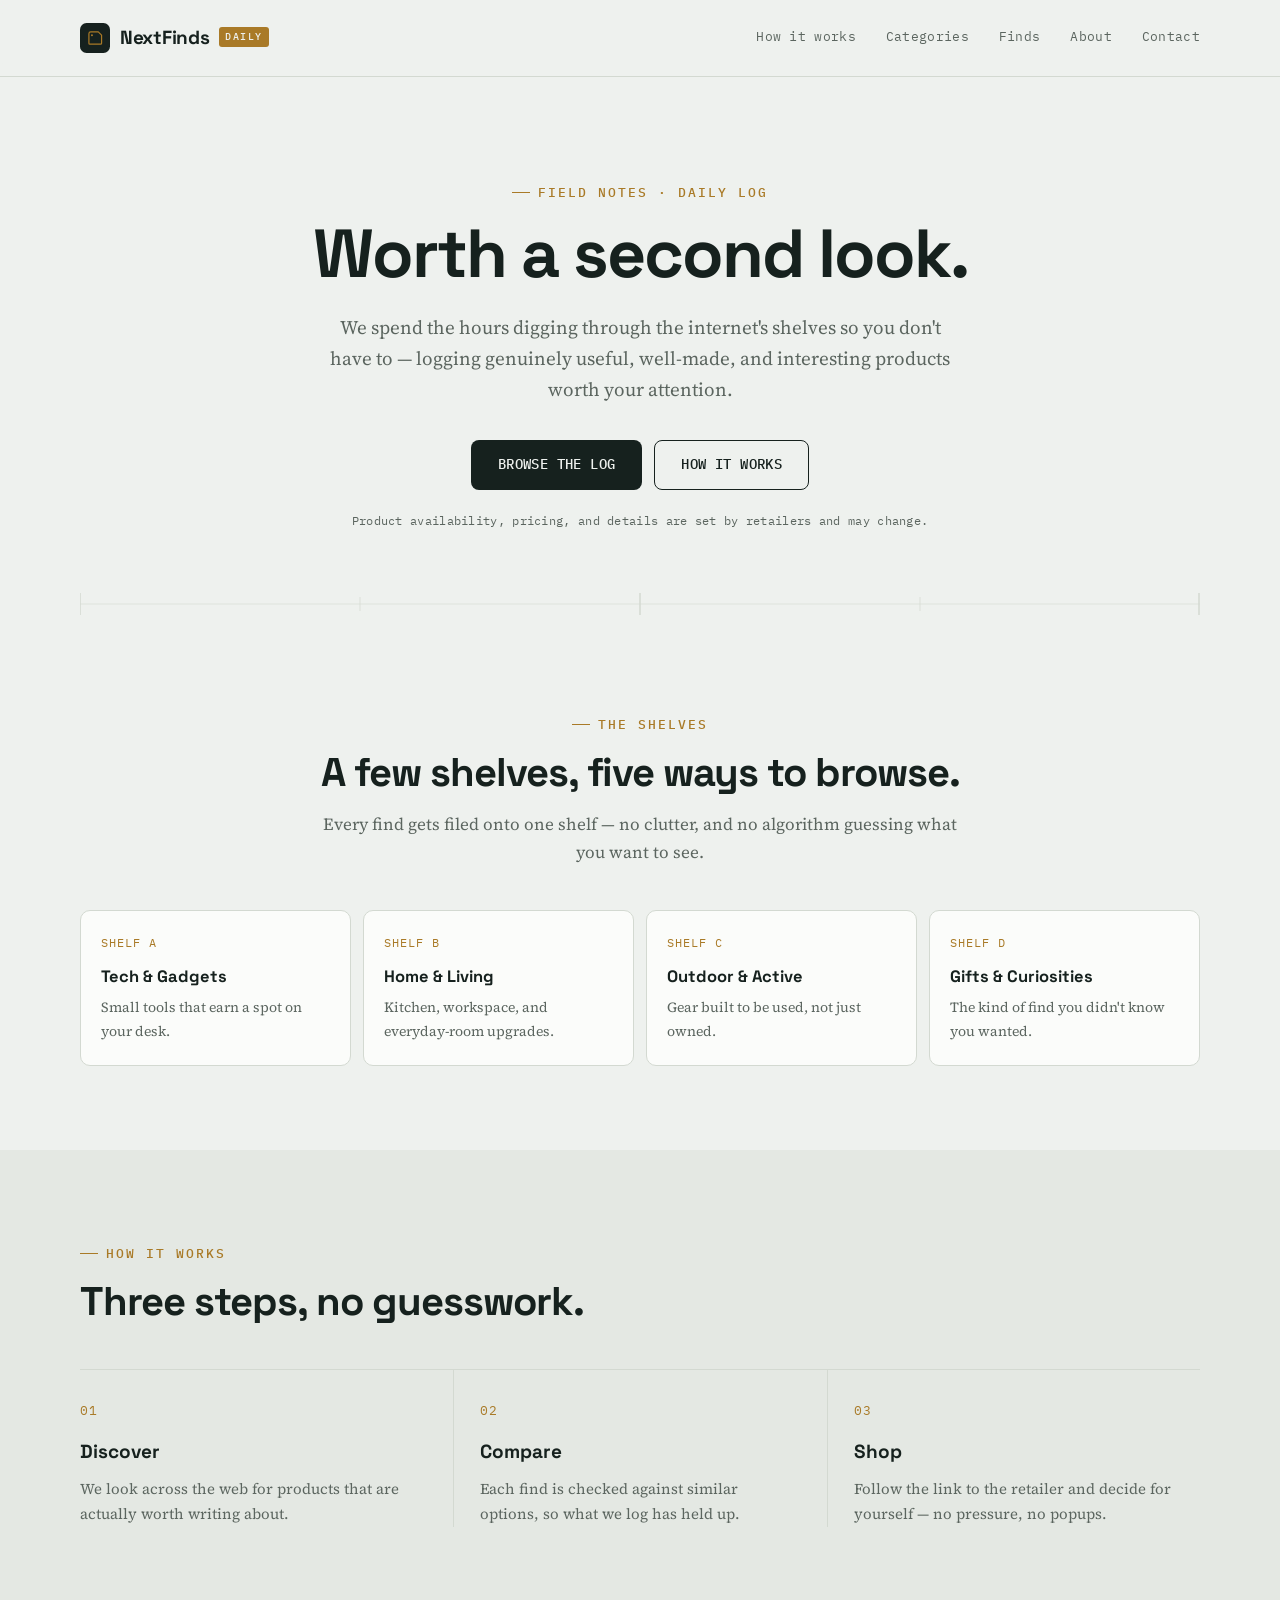
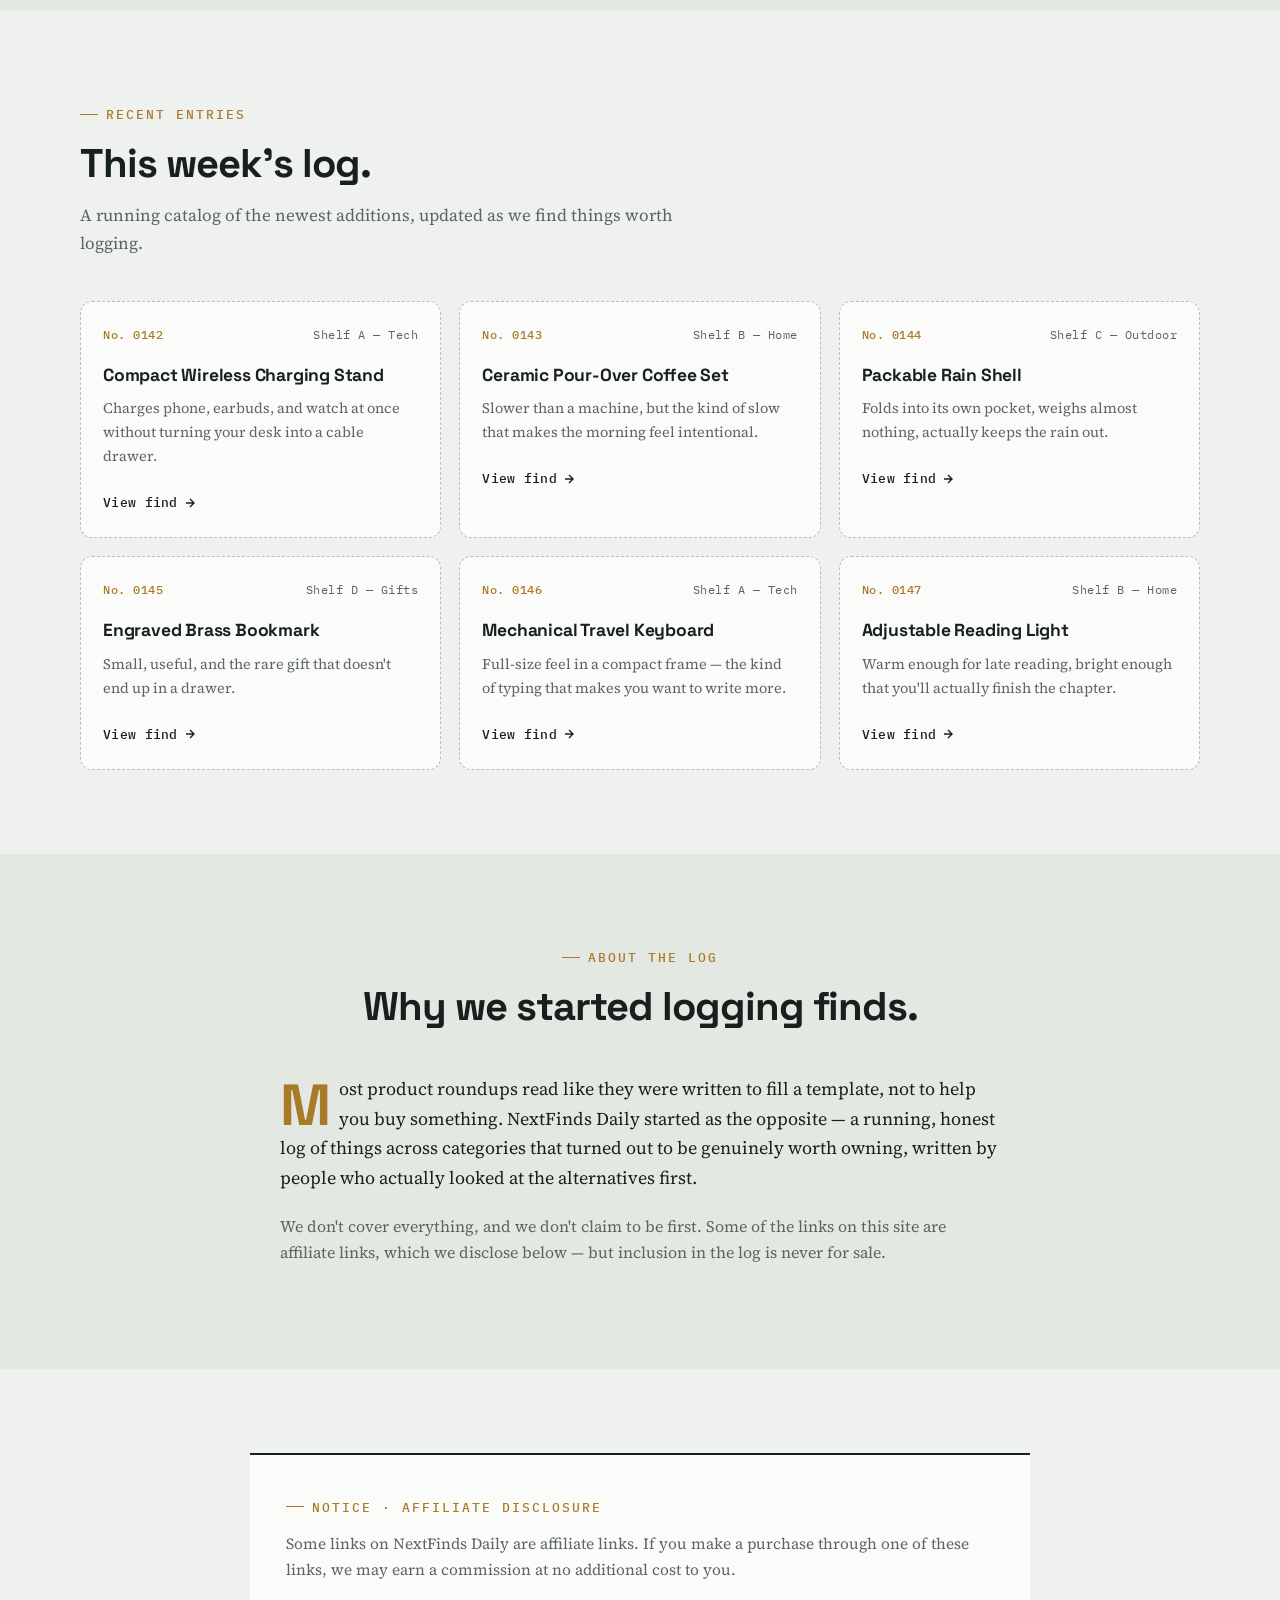
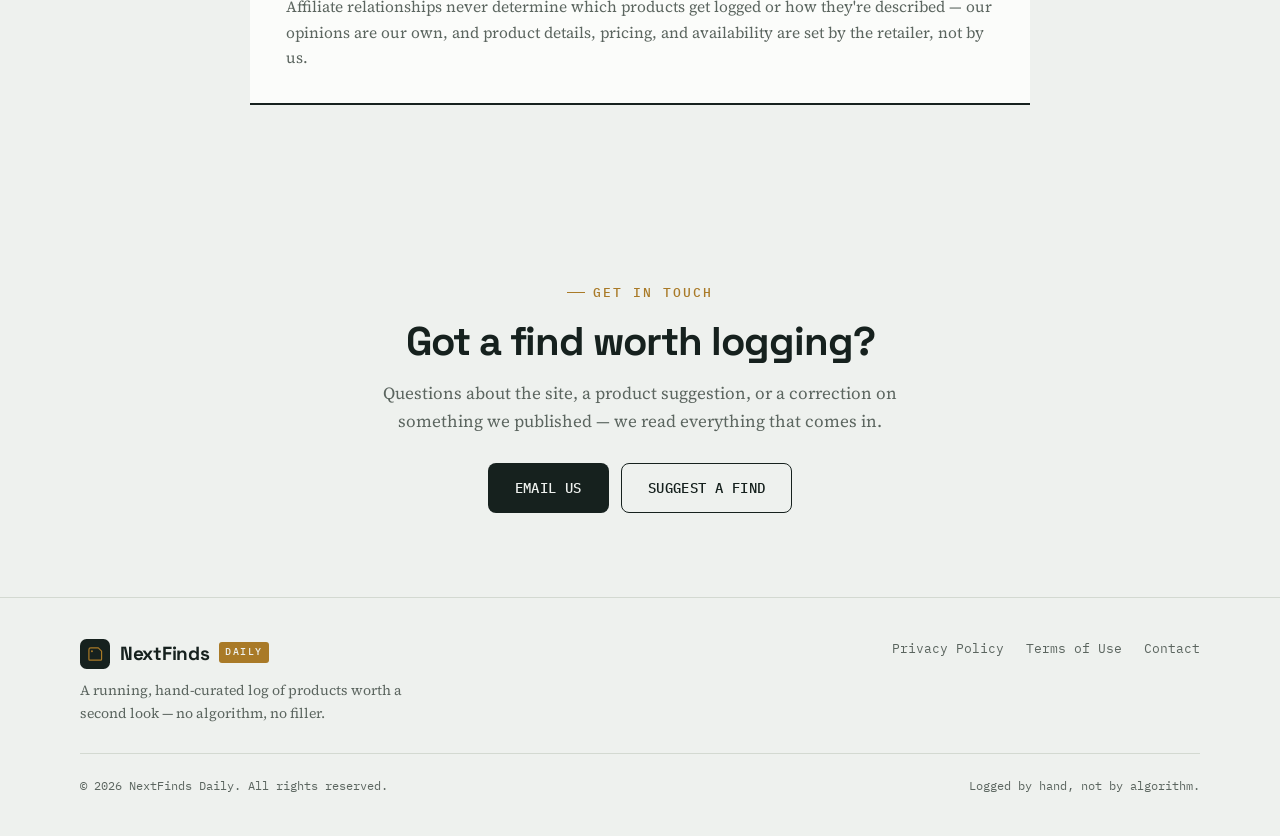
==== index.html @ a0f1e10a "Update index.html" ====
<!DOCTYPE html>
<html lang="en" class="no-js">
<head>
    <meta charset="UTF-8">
    <meta name="viewport" content="width=device-width, initial-scale=1.0">

    <title>NextFinds Daily — A Daily Log of Things Worth Finding</title>

    <meta
        name="description"
        content="NextFinds Daily is a hand-curated log of genuinely useful, well-made products across tech, home, outdoor, and everyday categories — no algorithm, just things worth a second look."
    >
    <meta name="robots" content="index, follow">
    <link rel="canonical" href="https://www.nextfindsdaily.com/">

    <!-- CHANGE SOCIAL PREVIEW DETAILS HERE (and swap in a real og:image once you have one) -->
    <meta property="og:type" content="website">
    <meta property="og:site_name" content="NextFinds Daily">
    <meta property="og:title" content="NextFinds Daily — A Daily Log of Things Worth Finding">
    <meta property="og:description" content="A hand-curated log of genuinely useful, well-made products worth a second look.">
    <meta property="og:url" content="https://www.nextfindsdaily.com/">
    <meta name="twitter:card" content="summary">
    <meta name="twitter:title" content="NextFinds Daily">
    <meta name="twitter:description" content="A hand-curated log of genuinely useful, well-made products worth a second look.">

    <link rel="icon" type="image/svg+xml" href="favicon.svg">
    <meta name="theme-color" content="#eef1ee">

    <link rel="preconnect" href="https://fonts.googleapis.com">
    <link rel="preconnect" href="https://fonts.gstatic.com" crossorigin>
    <link href="https://fonts.googleapis.com/css2?family=Space+Grotesk:wght@500;700&family=Source+Serif+4:ital,opsz,wght@0,8..60,400;0,8..60,600;1,8..60,500&family=IBM+Plex+Mono:wght@500;600&display=swap" rel="stylesheet">

    <link rel="stylesheet" href="styles.css">
</head>

<body>

    <a href="#main" class="skip-link">Skip to content</a>

    <!-- =========================
         Header
    ========================== -->

    <header>
        <div class="container navbar">

            <a href="./" class="logo">
                <svg class="logo-mark" viewBox="0 0 64 64" aria-hidden="true">
                    <rect width="64" height="64" rx="14" fill="#16211e"/>
                    <path d="M19 43 V23 Q19 19 23 19 H39 L46 26 V43 Q46 45 44 45 H21 Q19 45 19 43 Z"
                          fill="none" stroke="#a97a27" stroke-width="2.6" stroke-linejoin="round"/>
                    <circle cx="25.5" cy="26" r="2.1" fill="#a97a27"/>
                </svg>
                NextFinds
                <span class="logo-tag">Daily</span>
            </a>

            <nav class="nav-links" aria-label="Primary">
                <a href="#how">How it works</a>
                <a href="#categories">Categories</a>
                <a href="#finds">Finds</a>
                <a href="#about">About</a>
                <a href="#contact">Contact</a>
            </nav>

        </div>
    </header>


    <main id="main">

        <!-- =========================
             Hero
        ========================== -->

        <section class="hero">
            <div class="container">

                <div class="hero-content">

                    <div class="eyebrow">Field Notes · Daily Log</div>

                    <h1>Worth a second look.</h1>

                    <p class="lede">
                        We spend the hours digging through the internet's shelves
                        so you don't have to — logging genuinely useful, well-made,
                        and interesting products worth your attention.
                    </p>

                    <div class="hero-actions">
                        <a href="#finds" class="btn btn-primary">Browse the log</a>
                        <a href="#how" class="btn btn-secondary">How it works</a>
                    </div>

                    <div class="hero-note">
                        Product availability, pricing, and details are set by retailers and may change.
                    </div>

                </div>

            </div>
        </section>

        <div class="container">
            <svg class="ruler" viewBox="0 0 1120 34" preserveAspectRatio="none" aria-hidden="true">
                <line x1="0" y1="17" x2="1120" y2="17" stroke="currentColor" stroke-width="1" class="tick-minor"/>
                <g class="tick-major">
                    <line x1="0" y1="6" x2="0" y2="28" stroke-width="1.5"/>
                    <line x1="280" y1="10" x2="280" y2="24" stroke-width="1.2" class="tick-minor"/>
                    <line x1="560" y1="6" x2="560" y2="28" stroke-width="1.5"/>
                    <line x1="840" y1="10" x2="840" y2="24" stroke-width="1.2" class="tick-minor"/>
                    <line x1="1119" y1="6" x2="1119" y2="28" stroke-width="1.5"/>
                </g>
            </svg>
        </div>


        <!-- =========================
             Categories / Shelves
        ========================== -->

        <section id="categories">
            <div class="container">

                <div class="section-header center reveal">
                    <div class="eyebrow">The Shelves</div>
                    <h2 class="section-title">A few shelves, five ways to browse.</h2>
                    <p class="section-description">
                        Every find gets filed onto one shelf — no clutter, and no
                        algorithm guessing what you want to see.
                    </p>
                </div>

                <div class="shelf-row reveal">

                    <!-- SAMPLE SHELVES — rename or add/remove to match what you actually cover -->
                    <a href="#finds" class="shelf-tab">
                        <span class="shelf-letter">SHELF A</span>
                        <h3>Tech &amp; Gadgets</h3>
                        <p>Small tools that earn a spot on your desk.</p>
                    </a>

                    <a href="#finds" class="shelf-tab">
                        <span class="shelf-letter">SHELF B</span>
                        <h3>Home &amp; Living</h3>
                        <p>Kitchen, workspace, and everyday-room upgrades.</p>
                    </a>

                    <a href="#finds" class="shelf-tab">
                        <span class="shelf-letter">SHELF C</span>
                        <h3>Outdoor &amp; Active</h3>
                        <p>Gear built to be used, not just owned.</p>
                    </a>

                    <a href="#finds" class="shelf-tab">
                        <span class="shelf-letter">SHELF D</span>
                        <h3>Gifts &amp; Curiosities</h3>
                        <p>The kind of find you didn't know you wanted.</p>
                    </a>

                </div>

            </div>
        </section>


        <!-- =========================
             How it works
        ========================== -->

        <section id="how" class="section-alt">
            <div class="container">

                <div class="section-header reveal">
                    <div class="eyebrow">How It Works</div>
                    <h2 class="section-title">Three steps, no guesswork.</h2>
                </div>

                <div class="steps reveal">

                    <div class="step">
                        <div class="step-index">01</div>
                        <h3>Discover</h3>
                        <p>We look across the web for products that are actually worth writing about.</p>
                    </div>

                    <div class="step">
                        <div class="step-index">02</div>
                        <h3>Compare</h3>
                        <p>Each find is checked against similar options, so what we log has held up.</p>
                    </div>

                    <div class="step">
                        <div class="step-index">03</div>
                        <h3>Shop</h3>
                        <p>Follow the link to the retailer and decide for yourself — no pressure, no popups.</p>
                    </div>

                </div>

            </div>
        </section>


        <!-- =========================
             Featured finds (specimen cards)
        ========================== -->

        <section id="finds">
            <div class="container">

                <div class="section-header reveal">
                    <div class="eyebrow">Recent Entries</div>
                    <h2 class="section-title">This week's log.</h2>
                    <p class="section-description">
                        A running catalog of the newest additions, updated as we find
                        things worth logging.
                    </p>
                </div>

                <!--
                    SAMPLE ENTRIES BELOW — replace title, shelf label, note, and href
                    with real products and real affiliate links before publishing.
                    Keep the catalog numbers sequential if you want the "No. 0142"
                    styling to mean anything.
                -->

                <div class="finds-grid reveal">

                    <article class="specimen">
                        <div class="specimen-meta">
                            <span class="specimen-no">No. 0142</span>
                            <span>Shelf A — Tech</span>
                        </div>
                        <h3>Compact Wireless Charging Stand</h3>
                        <p>Charges phone, earbuds, and watch at once without turning your desk into a cable drawer.</p>
                        <a href="#" class="specimen-link">
                            View find
                            <svg viewBox="0 0 12 12" fill="none"><path d="M2 6h8M6 2l4 4-4 4" stroke="currentColor" stroke-width="1.4"/></svg>
                        </a>
                    </article>

                    <article class="specimen">
                        <div class="specimen-meta">
                            <span class="specimen-no">No. 0143</span>
                            <span>Shelf B — Home</span>
                        </div>
                        <h3>Ceramic Pour-Over Coffee Set</h3>
                        <p>Slower than a machine, but the kind of slow that makes the morning feel intentional.</p>
                        <a href="#" class="specimen-link">
                            View find
                            <svg viewBox="0 0 12 12" fill="none"><path d="M2 6h8M6 2l4 4-4 4" stroke="currentColor" stroke-width="1.4"/></svg>
                        </a>
                    </article>

                    <article class="specimen">
                        <div class="specimen-meta">
                            <span class="specimen-no">No. 0144</span>
                            <span>Shelf C — Outdoor</span>
                        </div>
                        <h3>Packable Rain Shell</h3>
                        <p>Folds into its own pocket, weighs almost nothing, actually keeps the rain out.</p>
                        <a href="#" class="specimen-link">
                            View find
                            <svg viewBox="0 0 12 12" fill="none"><path d="M2 6h8M6 2l4 4-4 4" stroke="currentColor" stroke-width="1.4"/></svg>
                        </a>
                    </article>

                    <article class="specimen">
                        <div class="specimen-meta">
                            <span class="specimen-no">No. 0145</span>
                            <span>Shelf D — Gifts</span>
                        </div>
                        <h3>Engraved Brass Bookmark</h3>
                        <p>Small, useful, and the rare gift that doesn't end up in a drawer.</p>
                        <a href="#" class="specimen-link">
                            View find
                            <svg viewBox="0 0 12 12" fill="none"><path d="M2 6h8M6 2l4 4-4 4" stroke="currentColor" stroke-width="1.4"/></svg>
                        </a>
                    </article>

                    <article class="specimen">
                        <div class="specimen-meta">
                            <span class="specimen-no">No. 0146</span>
                            <span>Shelf A — Tech</span>
                        </div>
                        <h3>Mechanical Travel Keyboard</h3>
                        <p>Full-size feel in a compact frame — the kind of typing that makes you want to write more.</p>
                        <a href="#" class="specimen-link">
                            View find
                            <svg viewBox="0 0 12 12" fill="none"><path d="M2 6h8M6 2l4 4-4 4" stroke="currentColor" stroke-width="1.4"/></svg>
                        </a>
                    </article>

                    <article class="specimen">
                        <div class="specimen-meta">
                            <span class="specimen-no">No. 0147</span>
                            <span>Shelf B — Home</span>
                        </div>
                        <h3>Adjustable Reading Light</h3>
                        <p>Warm enough for late reading, bright enough that you'll actually finish the chapter.</p>
                        <a href="#" class="specimen-link">
                            View find
                            <svg viewBox="0 0 12 12" fill="none"><path d="M2 6h8M6 2l4 4-4 4" stroke="currentColor" stroke-width="1.4"/></svg>
                        </a>
                    </article>

                </div>

            </div>
        </section>


        <!-- =========================
             About
        ========================== -->

        <section id="about" class="section-alt">
            <div class="container">

                <div class="section-header center reveal">
                    <div class="eyebrow">About The Log</div>
                    <h2 class="section-title">Why we started logging finds.</h2>
                </div>

                <div class="about-wrapper reveal">

                    <p class="drop">
                        Most product roundups read like they were written to fill a
                        template, not to help you buy something. NextFinds Daily started
                        as the opposite — a running, honest log of things across
                        categories that turned out to be genuinely worth owning, written
                        by people who actually looked at the alternatives first.
                    </p>

                    <p class="aside">
                        We don't cover everything, and we don't claim to be first.
                        Some of the links on this site are affiliate links, which we
                        disclose below — but inclusion in the log is never for sale.
                    </p>

                </div>

            </div>
        </section>


        <!-- =========================
             Affiliate Disclosure
        ========================== -->

        <section class="disclosure">
            <div class="container">

                <div class="notice-plate reveal">

                    <div class="eyebrow">Notice · Affiliate Disclosure</div>

                    <p>
                        Some links on NextFinds Daily are affiliate links. If you make a
                        purchase through one of these links, we may earn a commission at
                        no additional cost to you.
                    </p>

                    <p>
                        Affiliate relationships never determine which products get
                        logged or how they're described — our opinions are our own, and
                        product details, pricing, and availability are set by the
                        retailer, not by us.
                    </p>

                </div>

            </div>
        </section>


        <!-- =========================
             Contact
        ========================== -->

        <section id="contact" class="contact">
            <div class="container">

                <div class="contact-wrapper reveal">

                    <div class="eyebrow" style="justify-content:center; margin-left:auto; margin-right:auto;">Get In Touch</div>
                    <h2 class="section-title">Got a find worth logging?</h2>

                    <p>
                        Questions about the site, a product suggestion, or a correction
                        on something we published — we read everything that comes in.
                    </p>

                    <div class="contact-actions">
                        <!-- CHANGE EMAIL HERE -->
                        <a href="mailto:mohamedreyadamer@gmail.com" class="btn btn-primary">
                            Email us
                        </a>
                        <a href="mailto:contact@nextfindsdaily.com?subject=Find%20suggestion" class="btn btn-secondary">
                            Suggest a find
                        </a>
                    </div>

                </div>

            </div>
        </section>

    </main>


    <!-- =========================
         Footer
    ========================== -->

    <footer>
        <div class="container">

            <div class="footer-top">

                <div>
                    <a href="./" class="logo">
                        <svg class="logo-mark" viewBox="0 0 64 64" aria-hidden="true">
                            <rect width="64" height="64" rx="14" fill="#16211e"/>
                            <path d="M19 43 V23 Q19 19 23 19 H39 L46 26 V43 Q46 45 44 45 H21 Q19 45 19 43 Z"
                                  fill="none" stroke="#a97a27" stroke-width="2.6" stroke-linejoin="round"/>
                            <circle cx="25.5" cy="26" r="2.1" fill="#a97a27"/>
                        </svg>
                        NextFinds
                        <span class="logo-tag">Daily</span>
                    </a>
                    <p class="footer-blurb">
                        A running, hand-curated log of products worth a second look —
                        no algorithm, no filler.
                    </p>
                </div>

                <div class="footer-links">
                    <a href="privacy.html">Privacy Policy</a>
                    <a href="terms.html">Terms of Use</a>
                    <a href="#contact">Contact</a>
                </div>

            </div>

            <div class="footer-bottom">
                <span>&copy; 2026 NextFinds Daily. All rights reserved.</span>
                <span>Logged by hand, not by algorithm.</span>
            </div>

        </div>
    </footer>

    <script src="script.js"></script>
</body>
</html>
---- styles.css ----
/* ==========================================================================
   NextFinds Daily — Shared Stylesheet
   Design direction: "field log / specimen catalog" — a curator's notebook
   for everyday finds. Warm ink on cool paper, brass stamp accents, mono
   catalog labels for anything that reads like an entry number.
   ========================================================================== */

:root {
    /* ---- Color tokens ---- */
    --paper: #eef1ee;          /* page background — cool, not cream */
    --paper-deep: #e4e8e3;     /* recessed sections */
    --card: #fbfcfa;           /* card surfaces */
    --ink: #16211e;            /* primary text — warm charcoal, not pure black */
    --stone: #5b655f;          /* secondary text */
    --line: #d3d9d1;           /* hairline borders */
    --brass: #a97a27;          /* accent — stamps, numbers, links */
    --brass-deep: #8a6420;     /* accent hover */
    --forest: #223d37;         /* dark section background */
    --forest-line: #3c5852;    /* hairlines on dark background */
    --paper-on-forest: #eef1ee;

    /* ---- Type ---- */
    --font-display: "Space Grotesk", "Segoe UI", system-ui, sans-serif;
    --font-body: "Source Serif 4", Georgia, "Times New Roman", serif;
    --font-mono: "IBM Plex Mono", "SFMono-Regular", Consolas, monospace;

    --max-width: 1120px;
}

* {
    margin: 0;
    padding: 0;
    box-sizing: border-box;
}

html {
    scroll-behavior: smooth;
}

@media (prefers-reduced-motion: reduce) {
    html {
        scroll-behavior: auto;
    }
    * {
        animation-duration: 0.01ms !important;
        animation-iteration-count: 1 !important;
        transition-duration: 0.01ms !important;
        scroll-behavior: auto !important;
    }
}

body {
    font-family: var(--font-body);
    color: var(--ink);
    background: var(--paper);
    line-height: 1.65;
    font-size: 17px;
}

a {
    color: inherit;
    text-decoration: none;
}

img, svg {
    display: block;
    max-width: 100%;
}

.container {
    width: min(100% - 40px, var(--max-width));
    margin: 0 auto;
}

/* ---- Skip link (a11y) ---- */
.skip-link {
    position: absolute;
    left: 16px;
    top: -48px;
    background: var(--ink);
    color: var(--paper);
    padding: 10px 16px;
    border-radius: 6px;
    font-family: var(--font-mono);
    font-size: 13px;
    z-index: 200;
    transition: top 0.2s ease;
}

.skip-link:focus {
    top: 16px;
}

/* ---- Focus states ---- */
a:focus-visible,
button:focus-visible,
input:focus-visible {
    outline: 2px solid var(--brass);
    outline-offset: 3px;
    border-radius: 3px;
}

/* ---- Eyebrow / mono labels ---- */
.eyebrow {
    display: inline-flex;
    align-items: center;
    gap: 8px;
    font-family: var(--font-mono);
    font-size: 12.5px;
    font-weight: 500;
    letter-spacing: 2px;
    text-transform: uppercase;
    color: var(--brass);
    margin-bottom: 16px;
}

.eyebrow::before {
    content: "";
    width: 18px;
    height: 1px;
    background: var(--brass);
}

/* ==========================================================================
   Header
   ========================================================================== */

header {
    position: sticky;
    top: 0;
    z-index: 100;
    background: rgba(238, 241, 238, 0.9);
    backdrop-filter: blur(10px);
    border-bottom: 1px solid var(--line);
}

.navbar {
    height: 76px;
    display: flex;
    align-items: center;
    justify-content: space-between;
    gap: 20px;
}

.logo {
    display: flex;
    align-items: center;
    gap: 10px;
    font-family: var(--font-display);
    font-size: 19px;
    font-weight: 700;
    letter-spacing: -0.3px;
    color: var(--ink);
}

.logo-mark {
    width: 30px;
    height: 30px;
    flex-shrink: 0;
}

.logo-tag {
    font-family: var(--font-mono);
    font-size: 10px;
    font-weight: 500;
    letter-spacing: 1.5px;
    color: var(--paper);
    background: var(--brass);
    padding: 2px 6px;
    border-radius: 3px;
    text-transform: uppercase;
    position: relative;
    top: -1px;
}

.nav-links {
    display: flex;
    align-items: center;
    gap: 30px;
    font-family: var(--font-mono);
    font-size: 13px;
    letter-spacing: 0.3px;
    color: var(--stone);
}

.nav-links a {
    position: relative;
    padding-bottom: 3px;
}

.nav-links a::after {
    content: "";
    position: absolute;
    left: 0;
    right: 100%;
    bottom: 0;
    height: 1px;
    background: var(--brass);
    transition: right 0.25s ease;
}

.nav-links a:hover {
    color: var(--ink);
}

.nav-links a:hover::after {
    right: 0;
}

.nav-links a.active {
    color: var(--ink);
}

/* ==========================================================================
   Buttons
   ========================================================================== */

.btn {
    display: inline-flex;
    align-items: center;
    justify-content: center;
    gap: 8px;
    min-height: 50px;
    padding: 0 26px;
    border-radius: 8px;
    font-family: var(--font-mono);
    font-size: 13.5px;
    font-weight: 500;
    letter-spacing: 0.4px;
    text-transform: uppercase;
    border: 1px solid transparent;
    transition: transform 0.18s ease, background 0.18s ease, border-color 0.18s ease;
    cursor: pointer;
}

.btn:hover {
    transform: translateY(-2px);
}

.btn-primary {
    color: var(--paper);
    background: var(--ink);
}

.btn-primary:hover {
    background: var(--forest);
}

.btn-secondary {
    border-color: var(--ink);
    background: transparent;
    color: var(--ink);
}

.btn-secondary:hover {
    background: var(--ink);
    color: var(--paper);
}

.btn-on-dark {
    color: var(--forest);
    background: var(--paper-on-forest);
}

.btn-on-dark:hover {
    background: #fff;
}

/* ==========================================================================
   Hero
   ========================================================================== */

.hero {
    padding: 96px 0 56px;
}

.hero-content {
    max-width: 760px;
    margin: 0 auto;
    text-align: center;
}

.hero h1 {
    font-family: var(--font-display);
    font-size: clamp(40px, 6.4vw, 68px);
    line-height: 1.04;
    letter-spacing: -2px;
    font-weight: 700;
    margin-bottom: 22px;
}

.hero p.lede {
    max-width: 620px;
    margin: 0 auto;
    font-size: 19px;
    color: var(--stone);
}

.hero-actions {
    margin-top: 34px;
    display: flex;
    justify-content: center;
    gap: 12px;
    flex-wrap: wrap;
}

.hero-note {
    margin-top: 22px;
    font-family: var(--font-mono);
    font-size: 11.5px;
    letter-spacing: 0.3px;
    color: var(--stone);
}

/* ---- Ruler divider (signature detail) ---- */

.ruler {
    width: 100%;
    height: 34px;
    color: var(--line);
}

.ruler .tick-major {
    stroke: var(--line);
}

.ruler .tick-minor {
    stroke: var(--line);
    opacity: 0.6;
}

/* ==========================================================================
   Section shells
   ========================================================================== */

section {
    padding: 84px 0;
}

.section-header {
    max-width: 640px;
    margin-bottom: 44px;
}

.section-header.center {
    text-align: center;
    margin-left: auto;
    margin-right: auto;
}

.section-title {
    font-family: var(--font-display);
    font-size: clamp(28px, 3.6vw, 40px);
    line-height: 1.15;
    letter-spacing: -1px;
    font-weight: 700;
    margin-bottom: 14px;
}

.section-description {
    color: var(--stone);
    font-size: 17px;
}

.section-alt {
    background: var(--paper-deep);
}

.section-dark {
    background: var(--forest);
    color: var(--paper-on-forest);
}

.section-dark .eyebrow {
    color: #d7ac5c;
}

.section-dark .eyebrow::before {
    background: #d7ac5c;
}

.section-dark .section-description {
    color: #b9c4bf;
}

/* ==========================================================================
   Category shelves
   ========================================================================== */

.shelf-row {
    display: flex;
    flex-wrap: wrap;
    gap: 12px;
}

.shelf-tab {
    flex: 1 1 180px;
    border: 1px solid var(--line);
    background: var(--card);
    border-radius: 10px;
    padding: 22px 20px;
    transition: border-color 0.2s ease, transform 0.2s ease;
}

.shelf-tab:hover {
    border-color: var(--brass);
    transform: translateY(-3px);
}

.shelf-tab .shelf-letter {
    font-family: var(--font-mono);
    font-size: 12px;
    color: var(--brass);
    letter-spacing: 1px;
    margin-bottom: 10px;
    display: block;
}

.shelf-tab h3 {
    font-family: var(--font-display);
    font-size: 16.5px;
    font-weight: 700;
    margin-bottom: 6px;
}

.shelf-tab p {
    font-size: 14px;
    color: var(--stone);
}

/* ==========================================================================
   How it works — genuine 3-step sequence
   ========================================================================== */

.steps {
    display: grid;
    grid-template-columns: repeat(3, 1fr);
    gap: 0;
    border-top: 1px solid var(--line);
}

.step {
    padding: 30px 26px 0;
    border-left: 1px solid var(--line);
}

.step:first-child {
    border-left: none;
    padding-left: 0;
}

.step-index {
    font-family: var(--font-mono);
    font-size: 13px;
    color: var(--brass);
    letter-spacing: 1px;
    margin-bottom: 14px;
}

.step h3 {
    font-family: var(--font-display);
    font-size: 19px;
    font-weight: 700;
    margin-bottom: 10px;
}

.step p {
    color: var(--stone);
    font-size: 15px;
}

/* ==========================================================================
   Specimen cards (featured finds) — signature element
   ========================================================================== */

.finds-grid {
    display: grid;
    grid-template-columns: repeat(3, 1fr);
    gap: 18px;
}

.specimen {
    position: relative;
    background: var(--card);
    border: 1px dashed #b7bfb5;
    border-radius: 12px;
    padding: 24px 22px 22px;
    transition: border-color 0.2s ease, transform 0.2s ease, box-shadow 0.2s ease;
}

.specimen:hover {
    border-color: var(--brass);
    transform: translateY(-3px);
    box-shadow: 0 10px 24px rgba(22, 33, 30, 0.06);
}

.specimen-meta {
    display: flex;
    align-items: center;
    justify-content: space-between;
    font-family: var(--font-mono);
    font-size: 11.5px;
    letter-spacing: 0.5px;
    color: var(--stone);
    margin-bottom: 16px;
}

.specimen-meta .specimen-no {
    color: var(--brass);
    font-weight: 500;
}

.specimen h3 {
    font-family: var(--font-display);
    font-size: 17.5px;
    font-weight: 700;
    margin-bottom: 8px;
    letter-spacing: -0.2px;
}

.specimen p {
    font-size: 14.5px;
    color: var(--stone);
    margin-bottom: 18px;
}

.specimen-link {
    font-family: var(--font-mono);
    font-size: 12.5px;
    font-weight: 500;
    letter-spacing: 0.3px;
    color: var(--ink);
    display: inline-flex;
    align-items: center;
    gap: 6px;
}

.specimen-link svg {
    width: 12px;
    height: 12px;
    transition: transform 0.18s ease;
}

.specimen:hover .specimen-link svg {
    transform: translateX(3px);
}

/* ==========================================================================
   About — journal entry with drop cap
   ========================================================================== */

.about-wrapper {
    max-width: 720px;
    margin: 0 auto;
}

.about-wrapper p {
    color: var(--ink);
    font-size: 18px;
    margin-bottom: 20px;
}

.about-wrapper p.drop::first-letter {
    font-family: var(--font-display);
    font-size: 58px;
    font-weight: 700;
    color: var(--brass);
    float: left;
    line-height: 0.8;
    margin: 8px 8px 0 0;
}

.about-wrapper p.aside {
    color: var(--stone);
    font-size: 16px;
}

/* ==========================================================================
   Disclosure notice plate
   ========================================================================== */

.notice-plate {
    max-width: 780px;
    margin: 0 auto;
    padding: 32px 36px;
    background: var(--card);
    border-top: 2px solid var(--ink);
    border-bottom: 2px solid var(--ink);
}

.notice-plate .eyebrow {
    margin-bottom: 14px;
}

.notice-plate p {
    color: var(--stone);
    font-size: 15.5px;
    margin-bottom: 12px;
}

.notice-plate p:last-child {
    margin-bottom: 0;
}

/* ==========================================================================
   Contact
   ========================================================================== */

.contact-wrapper {
    max-width: 560px;
    margin: 0 auto;
    text-align: center;
}

.contact-wrapper p {
    color: var(--stone);
    margin-bottom: 28px;
}

.contact-actions {
    display: flex;
    justify-content: center;
    gap: 12px;
    flex-wrap: wrap;
}

/* ==========================================================================
   Footer
   ========================================================================== */

footer {
    border-top: 1px solid var(--line);
    padding: 40px 0;
}

.footer-top {
    display: flex;
    align-items: flex-start;
    justify-content: space-between;
    gap: 24px;
    margin-bottom: 28px;
    flex-wrap: wrap;
}

.footer-blurb {
    max-width: 340px;
    font-size: 14px;
    color: var(--stone);
    margin-top: 10px;
}

.footer-links {
    display: flex;
    gap: 22px;
    font-family: var(--font-mono);
    font-size: 12.5px;
    color: var(--stone);
}

.footer-links a:hover {
    color: var(--ink);
}

.footer-bottom {
    display: flex;
    align-items: center;
    justify-content: space-between;
    gap: 16px;
    padding-top: 22px;
    border-top: 1px solid var(--line);
    font-family: var(--font-mono);
    font-size: 12px;
    color: var(--stone);
    flex-wrap: wrap;
}

/* ==========================================================================
   Scroll reveal (progressive enhancement)
   ========================================================================== */

.reveal {
    opacity: 0;
    transform: translateY(14px);
    transition: opacity 0.5s ease, transform 0.5s ease;
}

.reveal.is-visible,
.no-js .reveal {
    opacity: 1;
    transform: none;
}

/* ==========================================================================
   Legal pages (privacy / terms)
   ========================================================================== */

.legal-hero {
    padding: 64px 0 40px;
}

.legal-hero h1 {
    font-family: var(--font-display);
    font-size: clamp(32px, 5vw, 46px);
    letter-spacing: -1.5px;
    margin-bottom: 12px;
}

.legal-updated {
    font-family: var(--font-mono);
    font-size: 12.5px;
    color: var(--stone);
    letter-spacing: 0.3px;
}

.legal-body {
    max-width: 760px;
    margin: 0 auto;
    padding-bottom: 90px;
}

.legal-body h2 {
    font-family: var(--font-display);
    font-size: 21px;
    margin: 40px 0 12px;
    letter-spacing: -0.3px;
}

.legal-body h2:first-child {
    margin-top: 0;
}

.legal-body p,
.legal-body li {
    color: var(--stone);
    font-size: 16px;
    margin-bottom: 12px;
}

.legal-body ul {
    padding-left: 22px;
    margin-bottom: 16px;
}

.legal-note {
    margin-top: 46px;
    padding: 22px 24px;
    background: var(--paper-deep);
    border-radius: 10px;
    font-size: 14px;
    color: var(--stone);
}

.legal-note strong {
    color: var(--ink);
}

/* ==========================================================================
   Responsive
   ========================================================================== */

@media (max-width: 860px) {
    .nav-links a:nth-child(1) {
        display: none;
    }

    .steps {
        grid-template-columns: 1fr;
    }

    .step {
        border-left: none;
        border-top: 1px solid var(--line);
        padding: 26px 0 0;
    }

    .step:first-child {
        border-top: none;
    }

    .finds-grid {
        grid-template-columns: repeat(2, 1fr);
    }

    .hero {
        padding: 72px 0 48px;
    }

    section {
        padding: 64px 0;
    }
}

@media (max-width: 620px) {
    .container {
        width: min(100% - 28px, var(--max-width));
    }

    .navbar {
        height: 66px;
    }

    .logo {
        font-size: 17px;
    }

    .nav-links {
        gap: 16px;
        font-size: 12px;
    }

    .finds-grid {
        grid-template-columns: 1fr;
    }

    .shelf-tab {
        flex: 1 1 100%;
    }

    .btn {
        width: 100%;
    }

    .hero-actions,
    .contact-actions {
        flex-direction: column;
    }

    .footer-top,
    .footer-bottom {
        flex-direction: column;
        align-items: flex-start;
    }

    .notice-plate {
        padding: 26px 22px;
    }
}
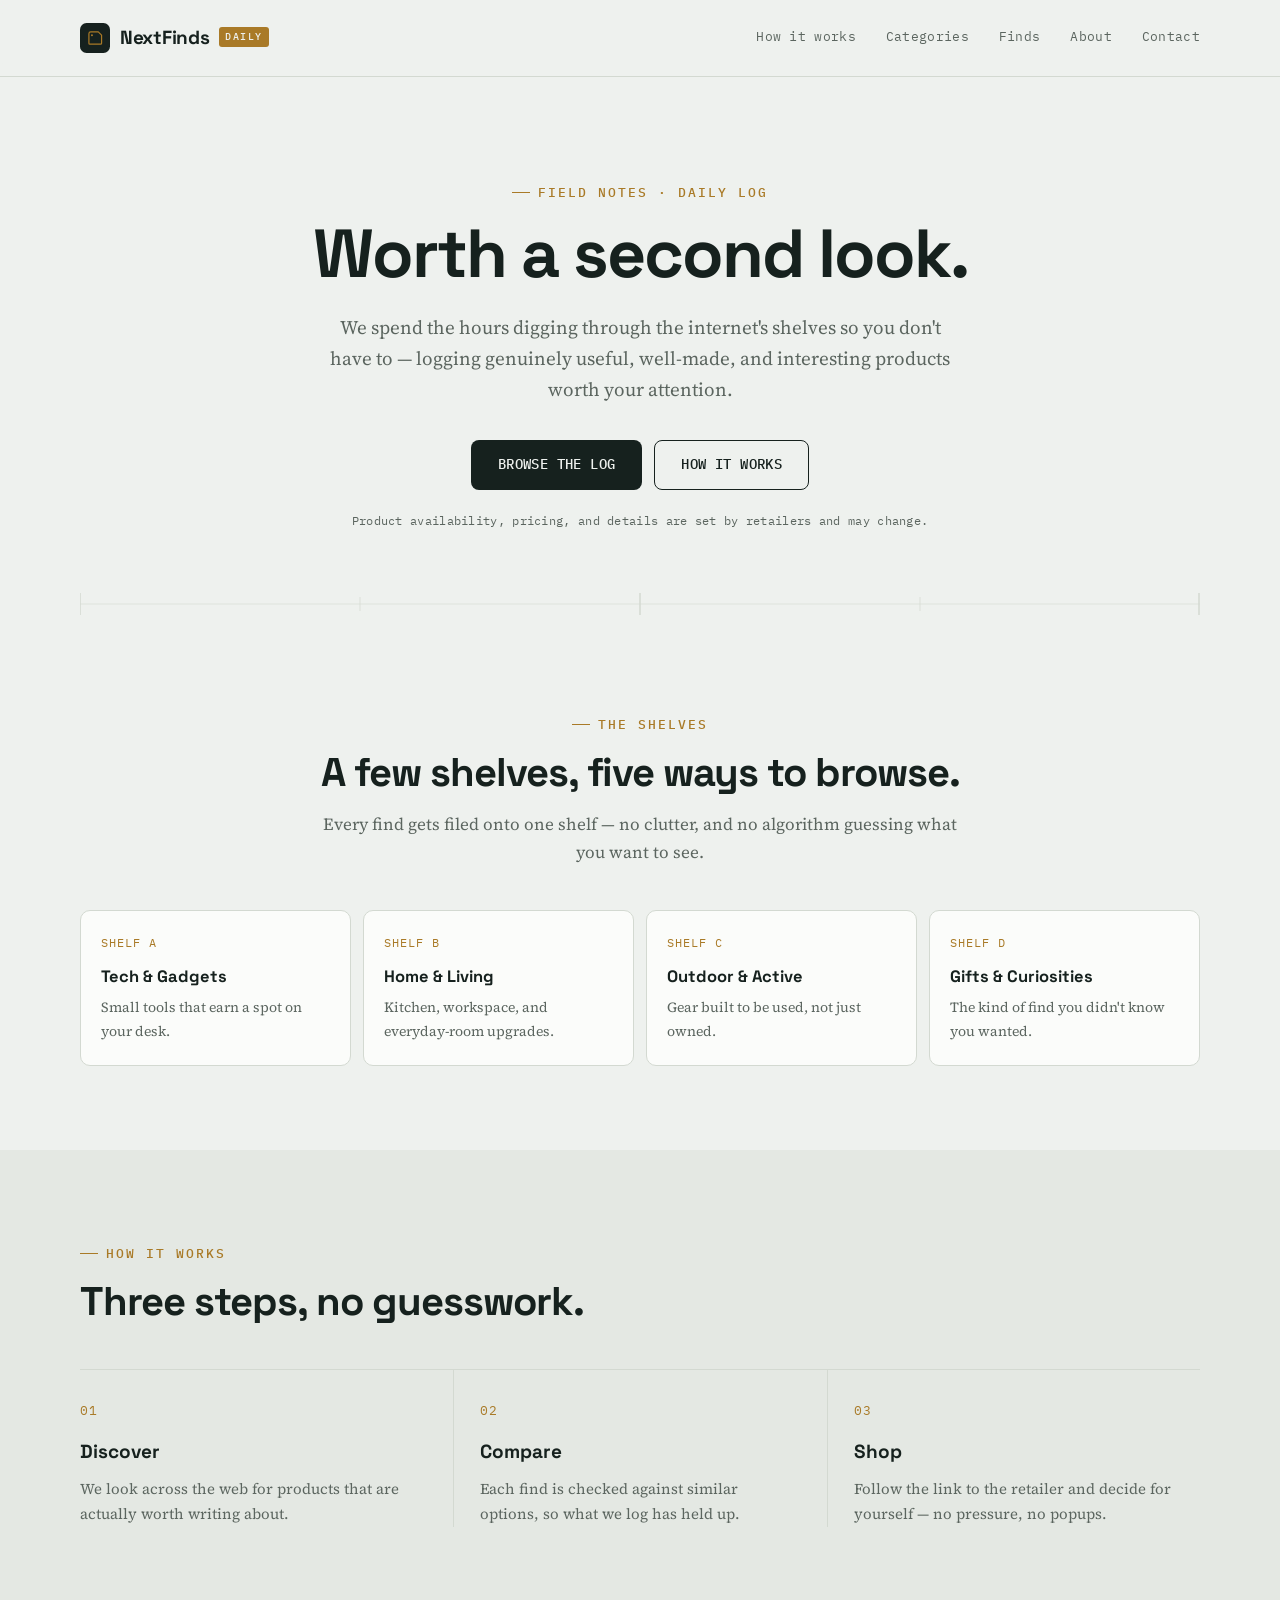
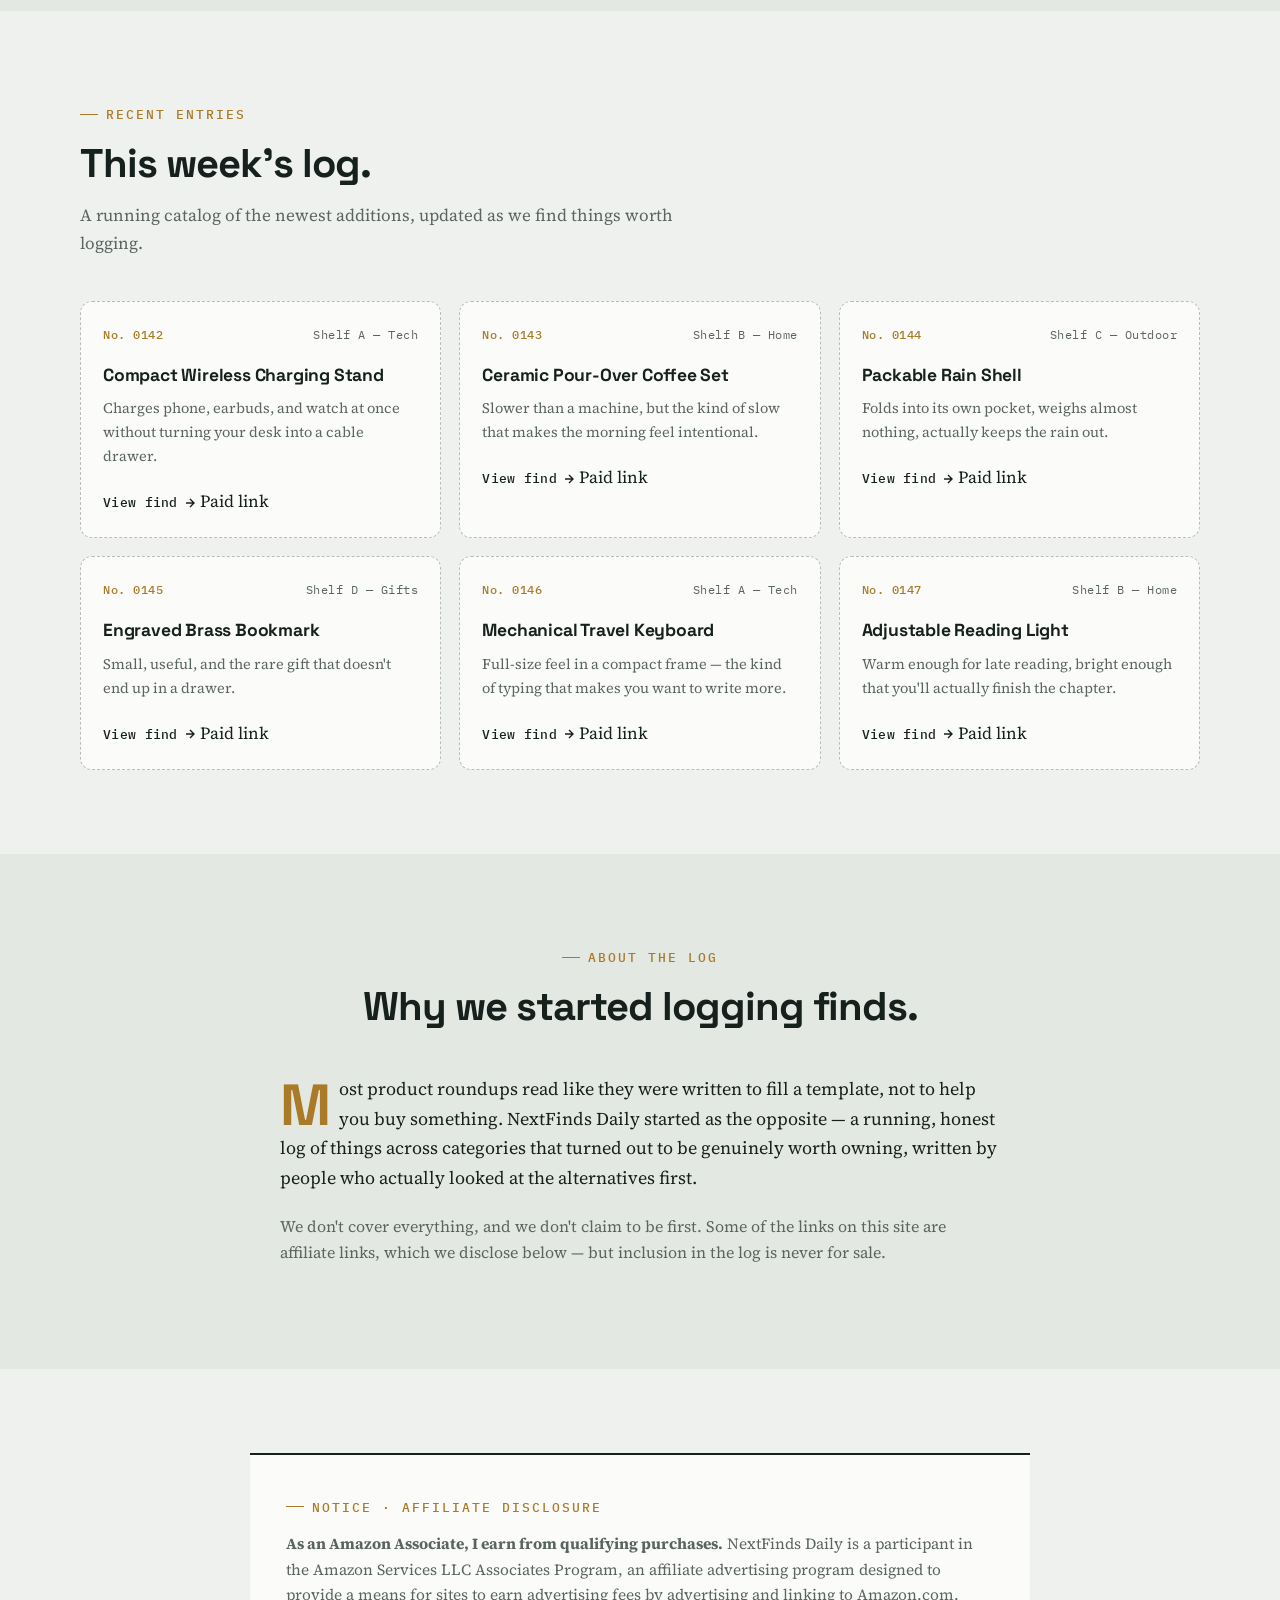
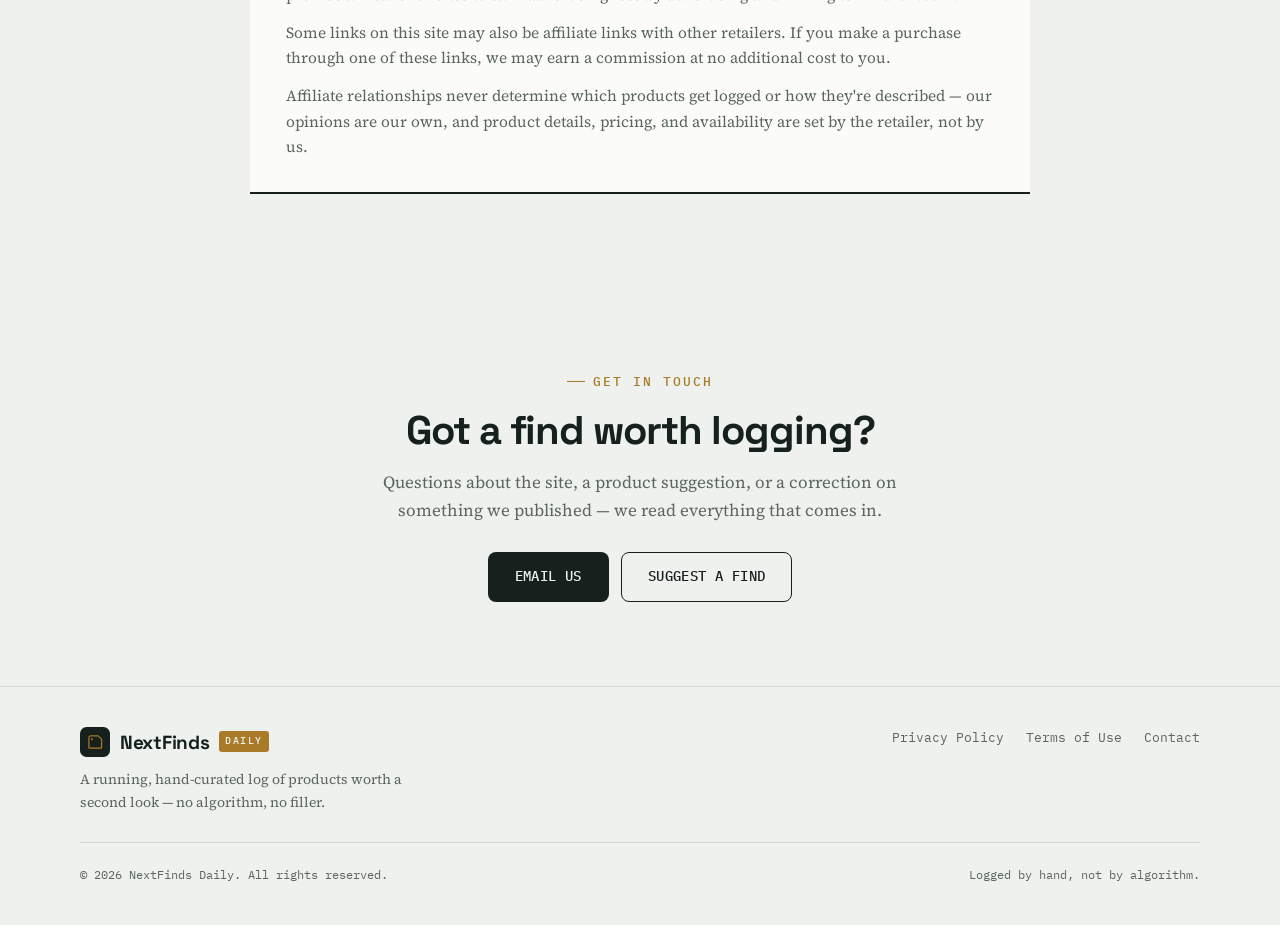
==== commit 38d25894: "Update index.html" ====
--- a/index.html
+++ b/index.html
@@ -11,14 +11,14 @@
         content="NextFinds Daily is a hand-curated log of genuinely useful, well-made products across tech, home, outdoor, and everyday categories — no algorithm, just things worth a second look."
     >
     <meta name="robots" content="index, follow">
-    <link rel="canonical" href="https://www.nextfindsdaily.com/">
+    <link rel="canonical" href="https://muhamedryad.github.io/nextfinds/">
 
     <!-- CHANGE SOCIAL PREVIEW DETAILS HERE (and swap in a real og:image once you have one) -->
     <meta property="og:type" content="website">
     <meta property="og:site_name" content="NextFinds Daily">
     <meta property="og:title" content="NextFinds Daily — A Daily Log of Things Worth Finding">
     <meta property="og:description" content="A hand-curated log of genuinely useful, well-made products worth a second look.">
-    <meta property="og:url" content="https://www.nextfindsdaily.com/">
+    <meta property="og:url" content="https://muhamedryad.github.io/nextfinds/">
     <meta name="twitter:card" content="summary">
     <meta name="twitter:title" content="NextFinds Daily">
     <meta name="twitter:description" content="A hand-curated log of genuinely useful, well-made products worth a second look.">
@@ -239,6 +239,7 @@
                             View find
                             <svg viewBox="0 0 12 12" fill="none"><path d="M2 6h8M6 2l4 4-4 4" stroke="currentColor" stroke-width="1.4"/></svg>
                         </a>
+                        <span class="paid-tag">Paid link</span>
                     </article>
 
                     <article class="specimen">
@@ -252,6 +253,7 @@
                             View find
                             <svg viewBox="0 0 12 12" fill="none"><path d="M2 6h8M6 2l4 4-4 4" stroke="currentColor" stroke-width="1.4"/></svg>
                         </a>
+                        <span class="paid-tag">Paid link</span>
                     </article>
 
                     <article class="specimen">
@@ -265,6 +267,7 @@
                             View find
                             <svg viewBox="0 0 12 12" fill="none"><path d="M2 6h8M6 2l4 4-4 4" stroke="currentColor" stroke-width="1.4"/></svg>
                         </a>
+                        <span class="paid-tag">Paid link</span>
                     </article>
 
                     <article class="specimen">
@@ -278,6 +281,7 @@
                             View find
                             <svg viewBox="0 0 12 12" fill="none"><path d="M2 6h8M6 2l4 4-4 4" stroke="currentColor" stroke-width="1.4"/></svg>
                         </a>
+                        <span class="paid-tag">Paid link</span>
                     </article>
 
                     <article class="specimen">
@@ -291,6 +295,7 @@
                             View find
                             <svg viewBox="0 0 12 12" fill="none"><path d="M2 6h8M6 2l4 4-4 4" stroke="currentColor" stroke-width="1.4"/></svg>
                         </a>
+                        <span class="paid-tag">Paid link</span>
                     </article>
 
                     <article class="specimen">
@@ -304,6 +309,7 @@
                             View find
                             <svg viewBox="0 0 12 12" fill="none"><path d="M2 6h8M6 2l4 4-4 4" stroke="currentColor" stroke-width="1.4"/></svg>
                         </a>
+                        <span class="paid-tag">Paid link</span>
                     </article>
 
                 </div>
@@ -358,9 +364,17 @@
                     <div class="eyebrow">Notice · Affiliate Disclosure</div>
 
                     <p>
-                        Some links on NextFinds Daily are affiliate links. If you make a
-                        purchase through one of these links, we may earn a commission at
-                        no additional cost to you.
+                        <strong>As an Amazon Associate, I earn from qualifying purchases.</strong>
+                        NextFinds Daily is a participant in the Amazon Services LLC
+                        Associates Program, an affiliate advertising program designed to
+                        provide a means for sites to earn advertising fees by advertising
+                        and linking to Amazon.com.
+                    </p>
+
+                    <p>
+                        Some links on this site may also be affiliate links with other
+                        retailers. If you make a purchase through one of these links, we
+                        may earn a commission at no additional cost to you.
                     </p>
 
                     <p>
@@ -398,7 +412,7 @@
                         <a href="mailto:mohamedreyadamer@gmail.com" class="btn btn-primary">
                             Email us
                         </a>
-                        <a href="mailto:contact@nextfindsdaily.com?subject=Find%20suggestion" class="btn btn-secondary">
+                        <a href="mailto:mohamedreyadamer@gmail.com?subject=Find%20suggestion" class="btn btn-secondary">
                             Suggest a find
                         </a>
                     </div>
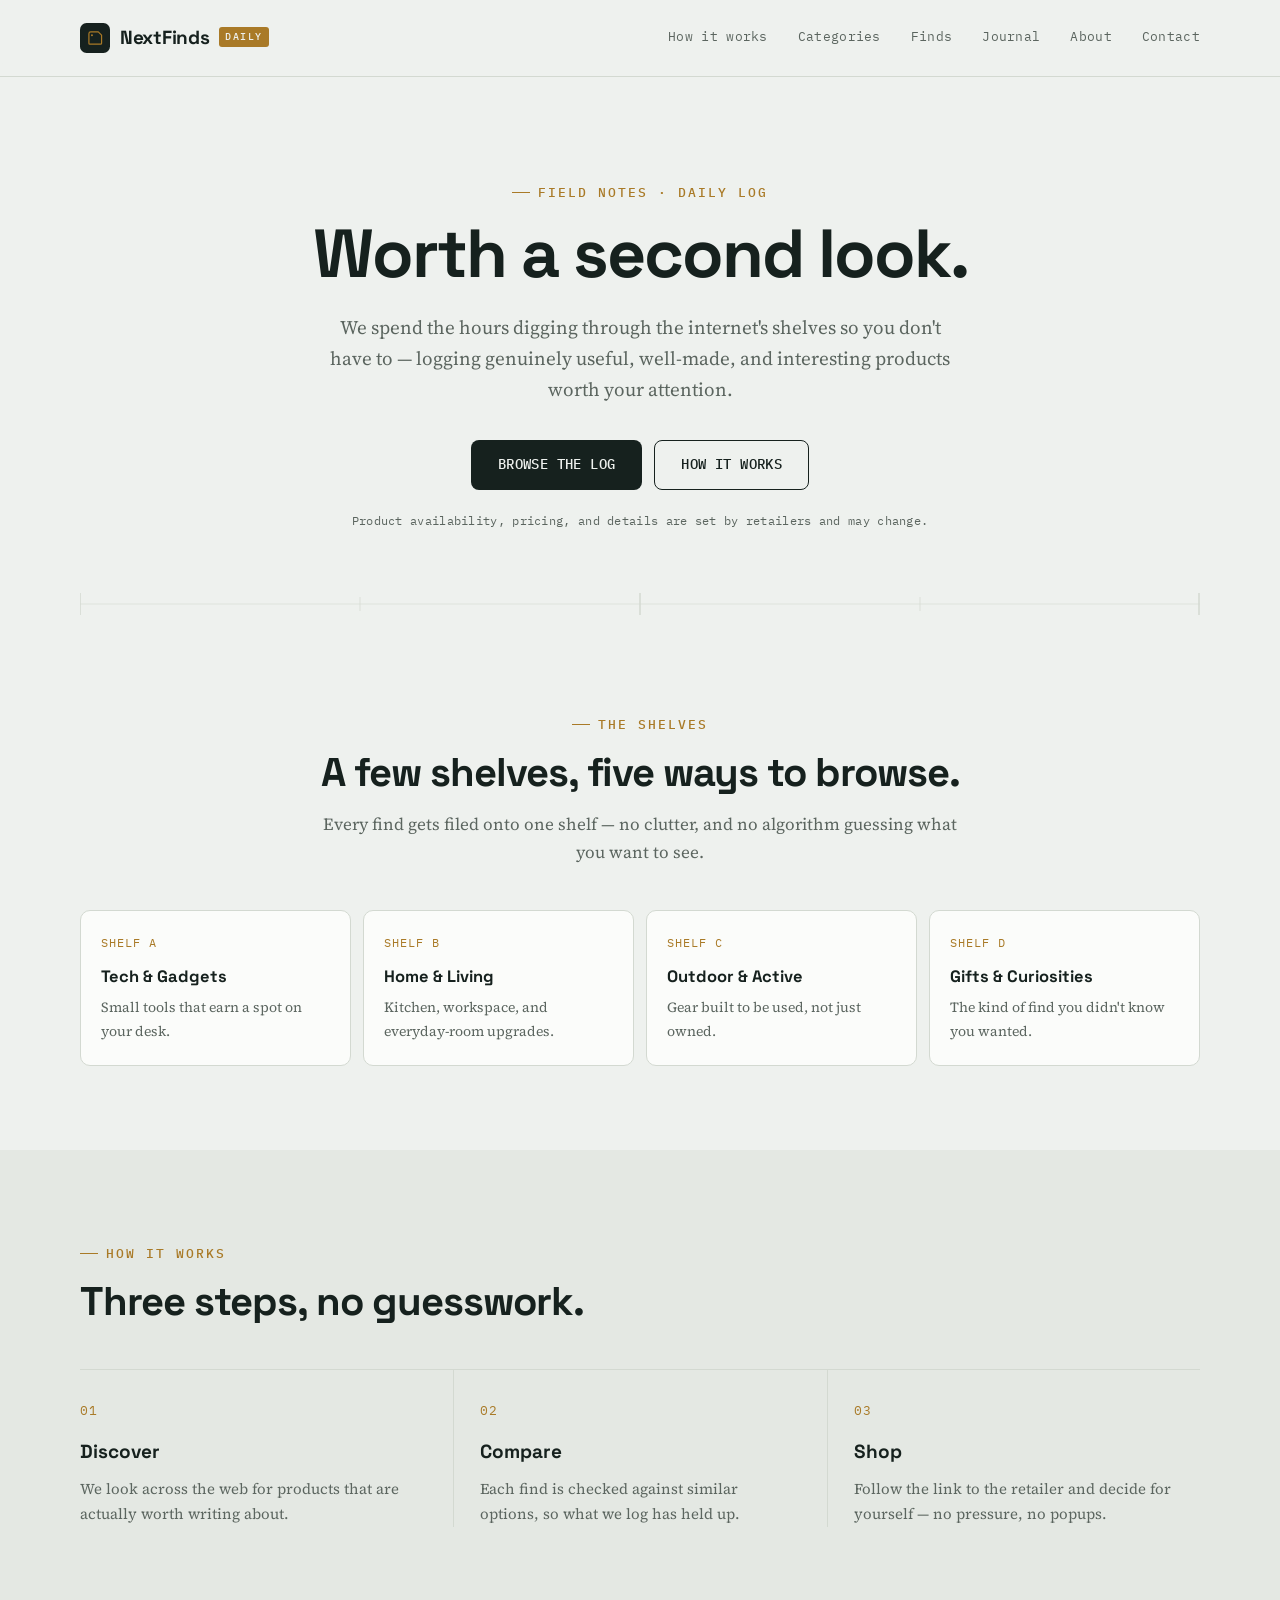
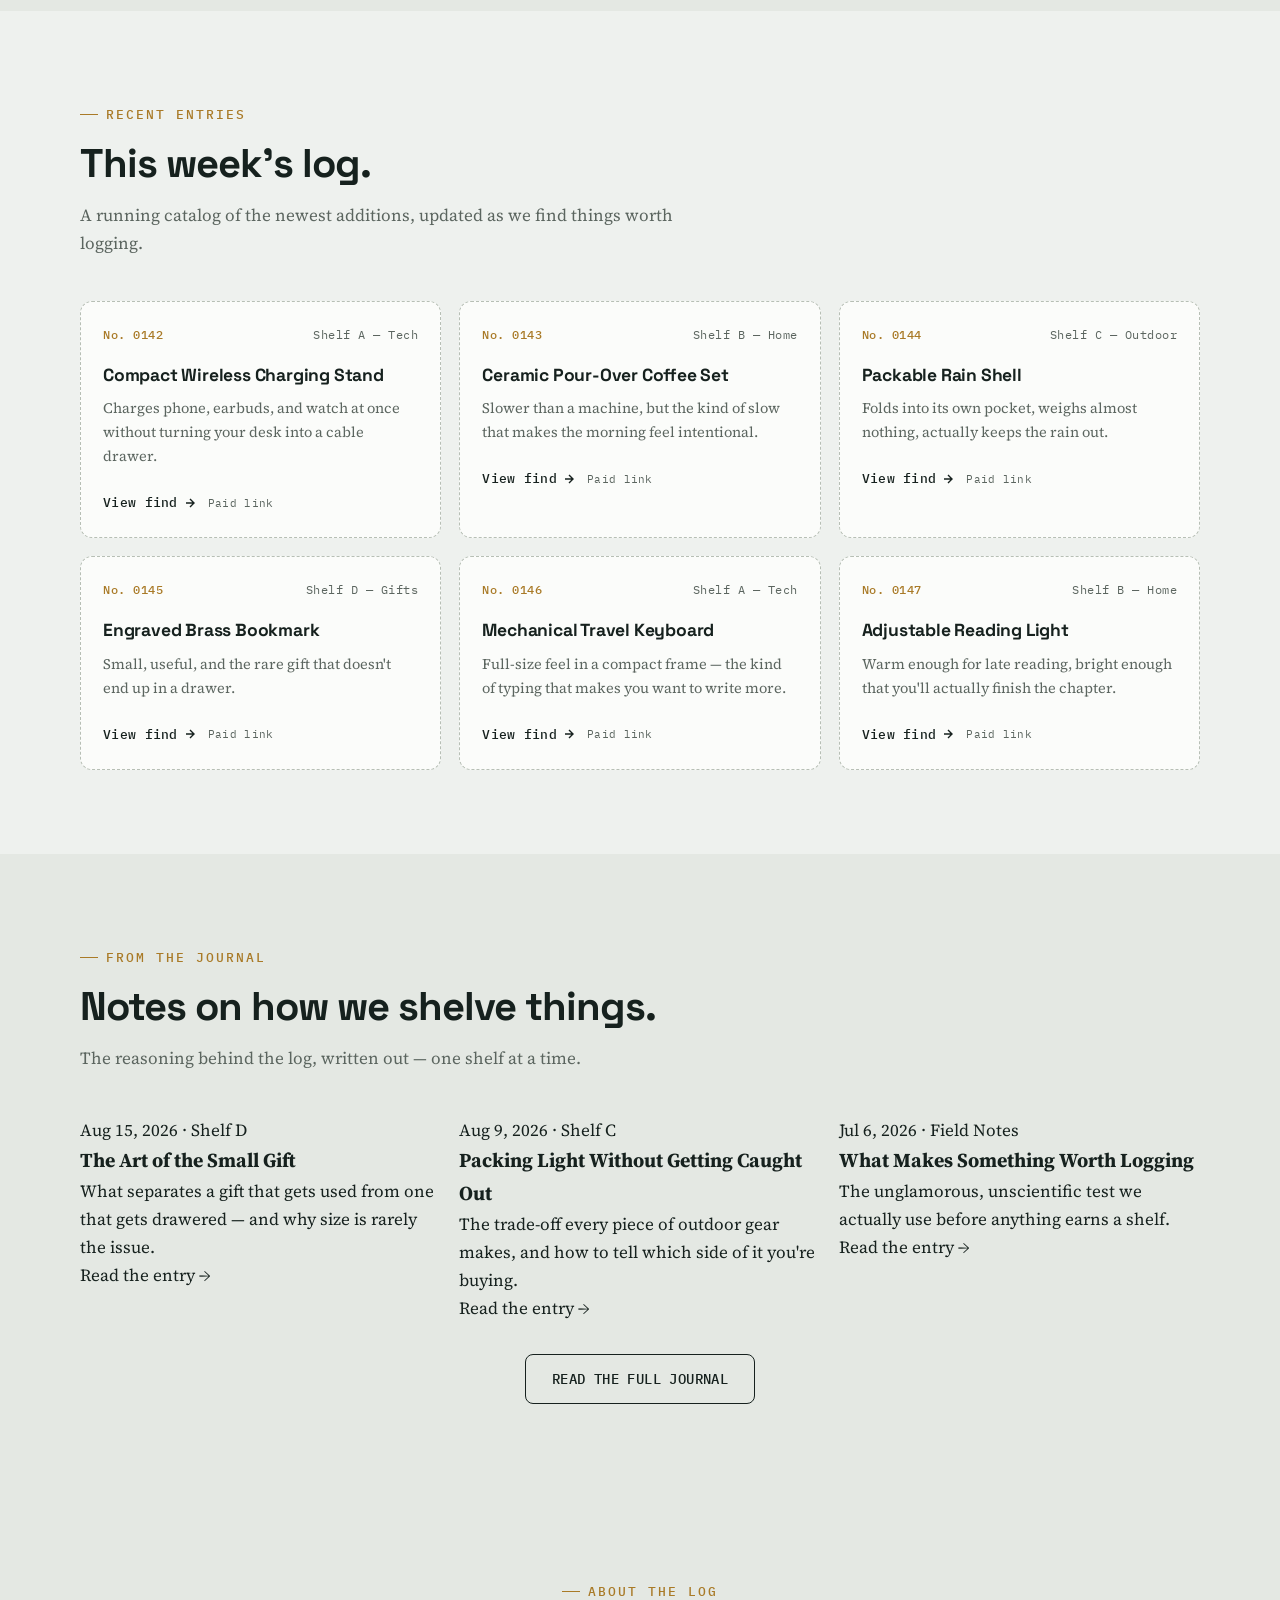
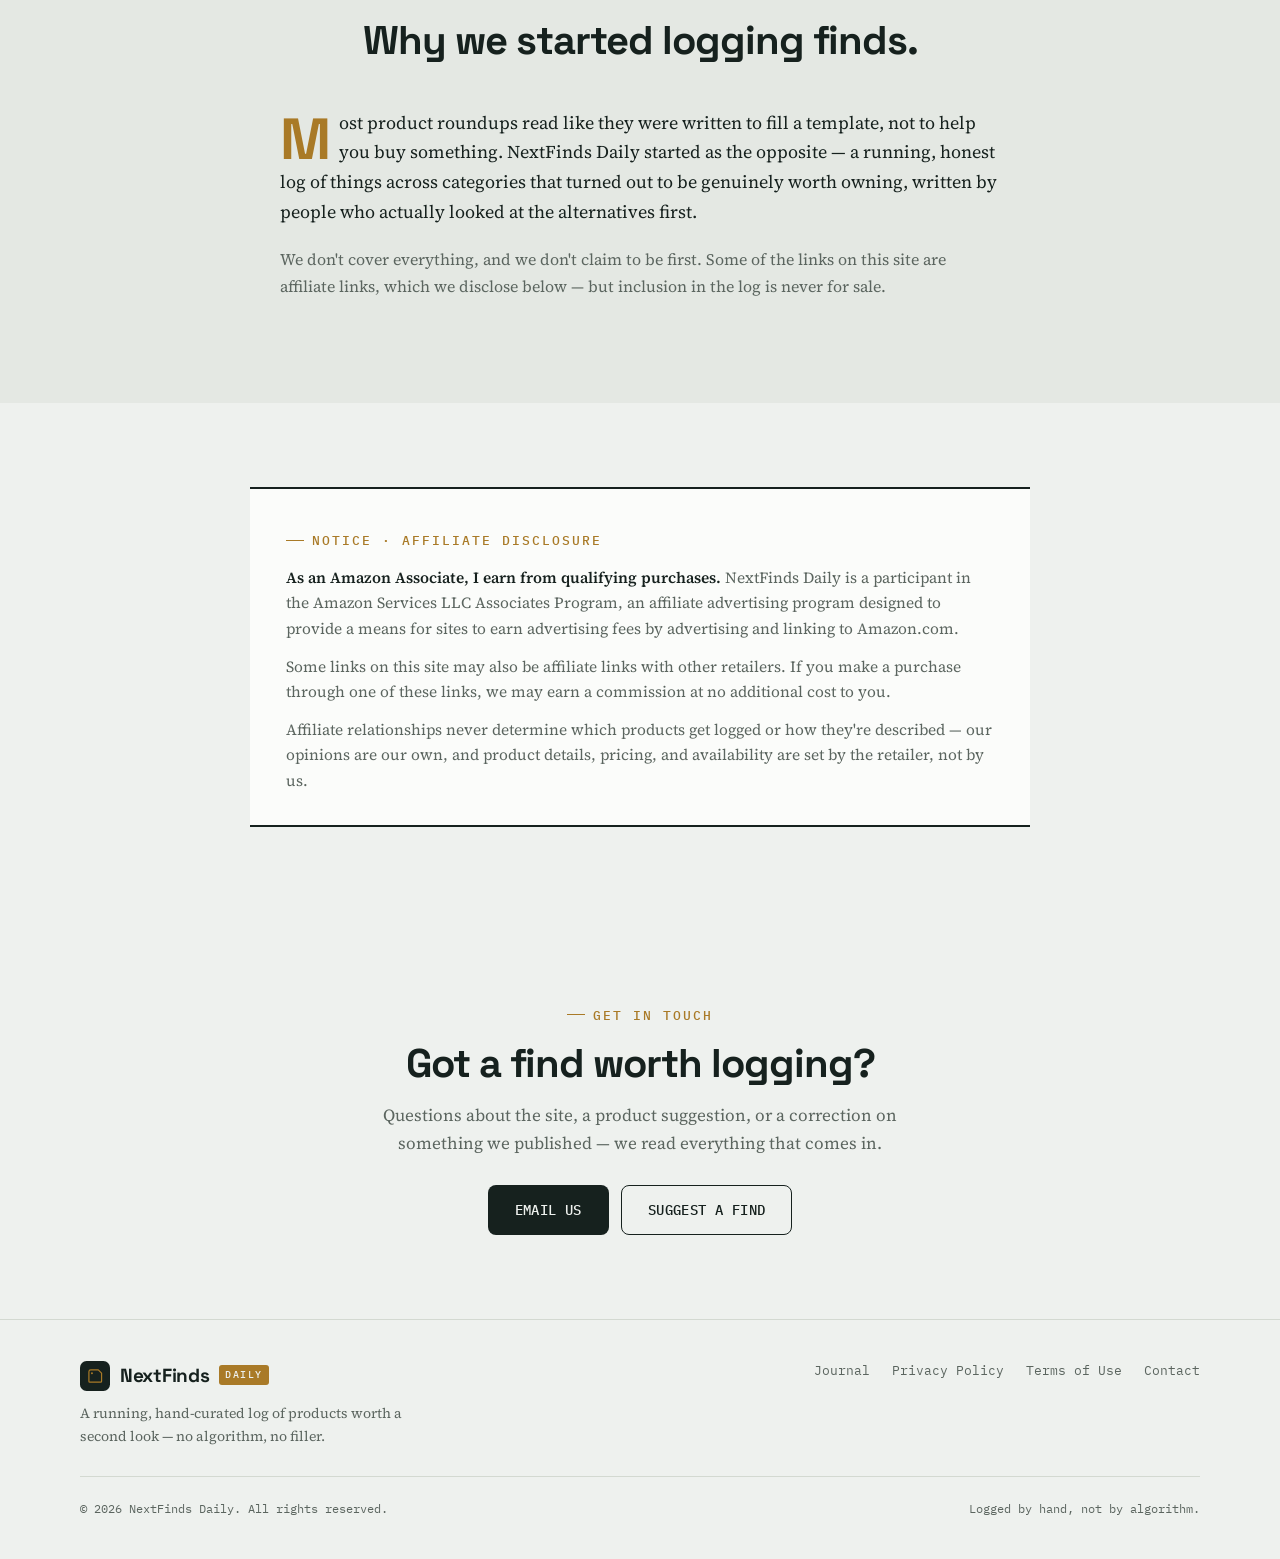
==== commit 9a36728e: "Update index.html" ====
--- a/index.html
+++ b/index.html
@@ -59,6 +59,7 @@
                 <a href="#how">How it works</a>
                 <a href="#categories">Categories</a>
                 <a href="#finds">Finds</a>
+                <a href="journal.html">Journal</a>
                 <a href="#about">About</a>
                 <a href="#contact">Contact</a>
             </nav>
@@ -312,6 +313,54 @@
                         <span class="paid-tag">Paid link</span>
                     </article>
 
+                </div>
+
+            </div>
+        </section>
+
+
+        <!-- =========================
+             From the Journal
+        ========================== -->
+
+        <section class="section-alt">
+            <div class="container">
+
+                <div class="section-header reveal">
+                    <div class="eyebrow">From The Journal</div>
+                    <h2 class="section-title">Notes on how we shelve things.</h2>
+                    <p class="section-description">
+                        The reasoning behind the log, written out — one shelf at a time.
+                    </p>
+                </div>
+
+                <div class="finds-grid reveal">
+
+                    <article class="journal-teaser">
+                        <div class="journal-teaser-meta">Aug 15, 2026 · Shelf D</div>
+                        <h3>The Art of the Small Gift</h3>
+                        <p>What separates a gift that gets used from one that gets drawered — and why size is rarely the issue.</p>
+                        <a href="the-art-of-the-small-gift.html" class="journal-teaser-link">Read the entry →</a>
+                    </article>
+
+                    <article class="journal-teaser">
+                        <div class="journal-teaser-meta">Aug 9, 2026 · Shelf C</div>
+                        <h3>Packing Light Without Getting Caught Out</h3>
+                        <p>The trade-off every piece of outdoor gear makes, and how to tell which side of it you're buying.</p>
+                        <a href="packing-light-without-getting-caught-out.html" class="journal-teaser-link">Read the entry →</a>
+                    </article>
+
+                    <article class="journal-teaser">
+                        <div class="journal-teaser-meta">Jul 6, 2026 · Field Notes</div>
+                        <h3>What Makes Something Worth Logging</h3>
+                        <p>The unglamorous, unscientific test we actually use before anything earns a shelf.</p>
+                        <a href="what-makes-something-worth-logging.html" class="journal-teaser-link">Read the entry →</a>
+                    </article>
+
+                </div>
+
+                <div style="margin-top: 32px; text-align: center;" class="reveal">
+                    <a href="journal.html" class="btn btn-secondary">Read the full journal</a>
                 </div>
 
             </div>
@@ -452,6 +501,7 @@
                 </div>
 
                 <div class="footer-links">
+                    <a href="journal.html">Journal</a>
                     <a href="privacy.html">Privacy Policy</a>
                     <a href="terms.html">Terms of Use</a>
                     <a href="#contact">Contact</a>
--- a/styles.css
+++ b/styles.css
@@ -602,6 +602,21 @@
     margin-bottom: 0;
 }
 
+.notice-plate strong {
+    color: var(--ink);
+    font-weight: 600;
+}
+
+.paid-tag {
+    display: inline-block;
+    margin-left: 8px;
+    font-family: var(--font-mono);
+    font-size: 10.5px;
+    letter-spacing: 0.3px;
+    color: var(--stone);
+    vertical-align: middle;
+}
+
 /* ==========================================================================
    Contact
    ========================================================================== */
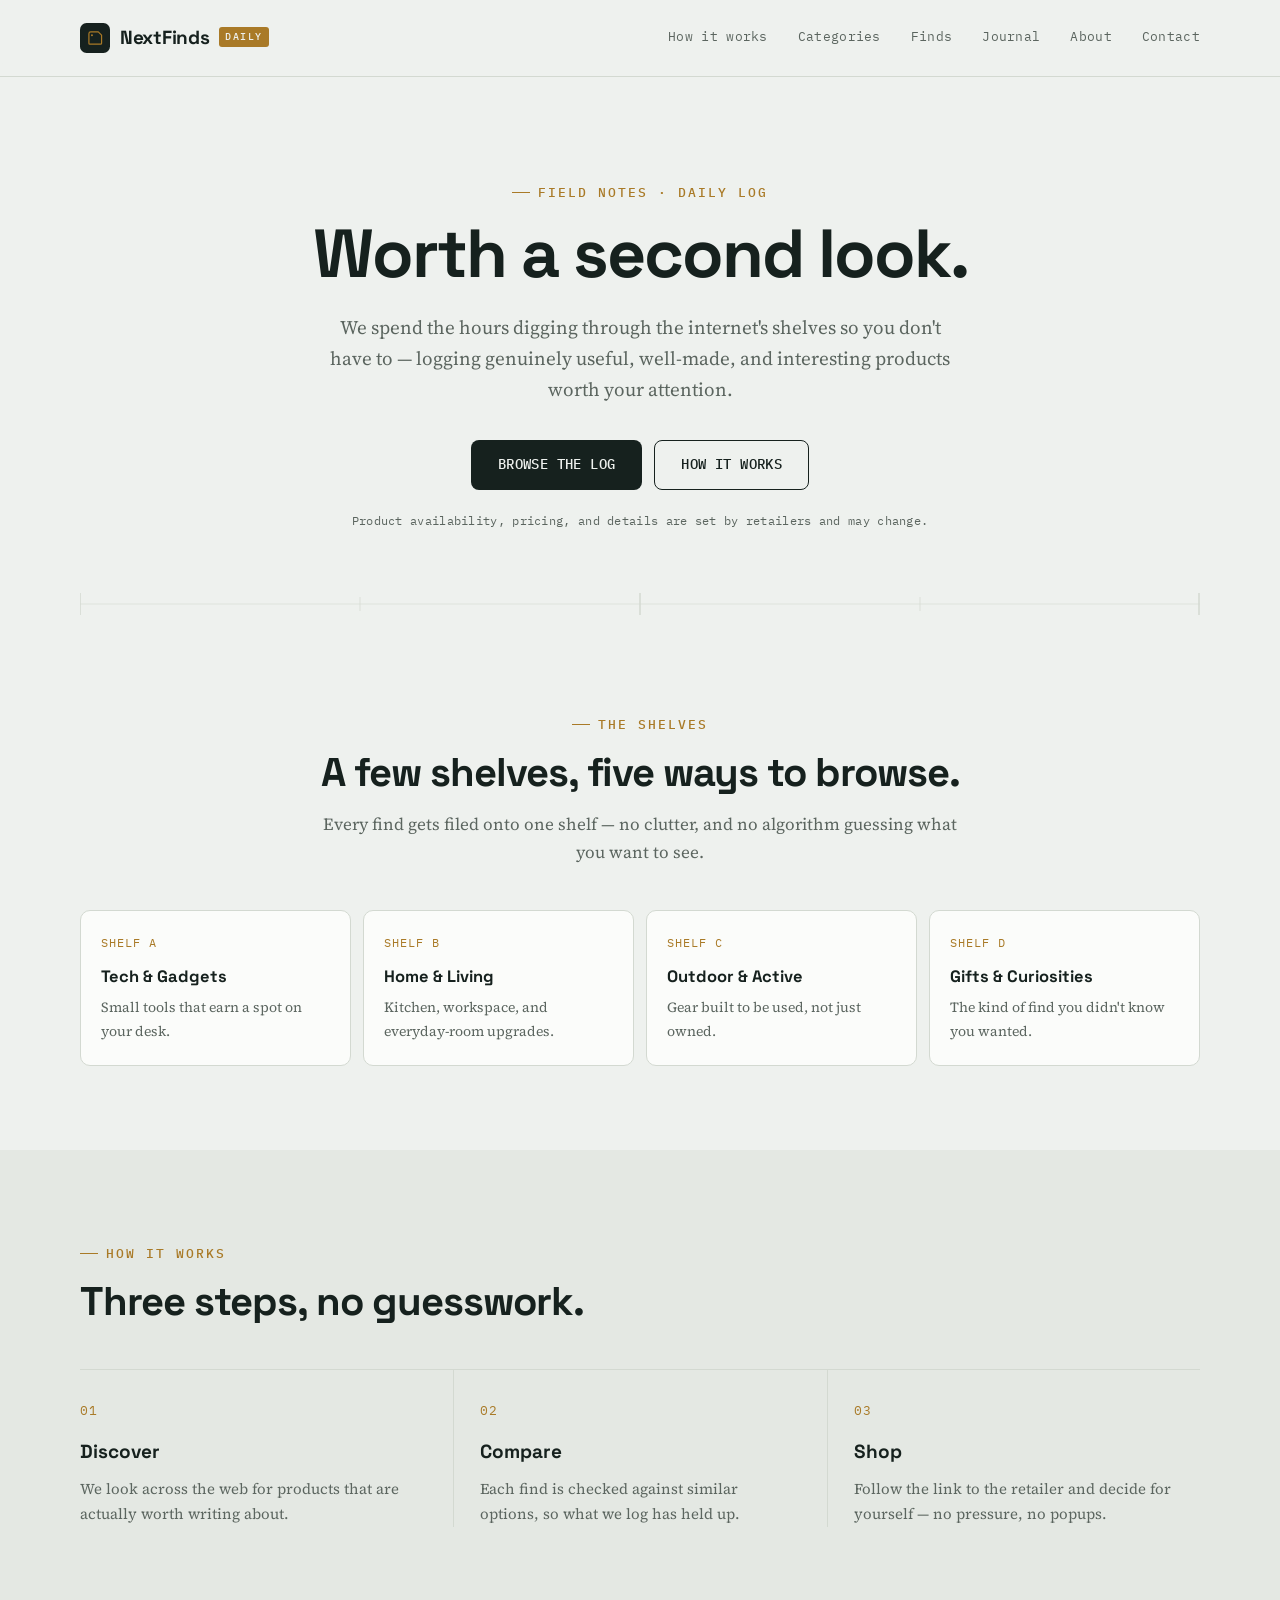
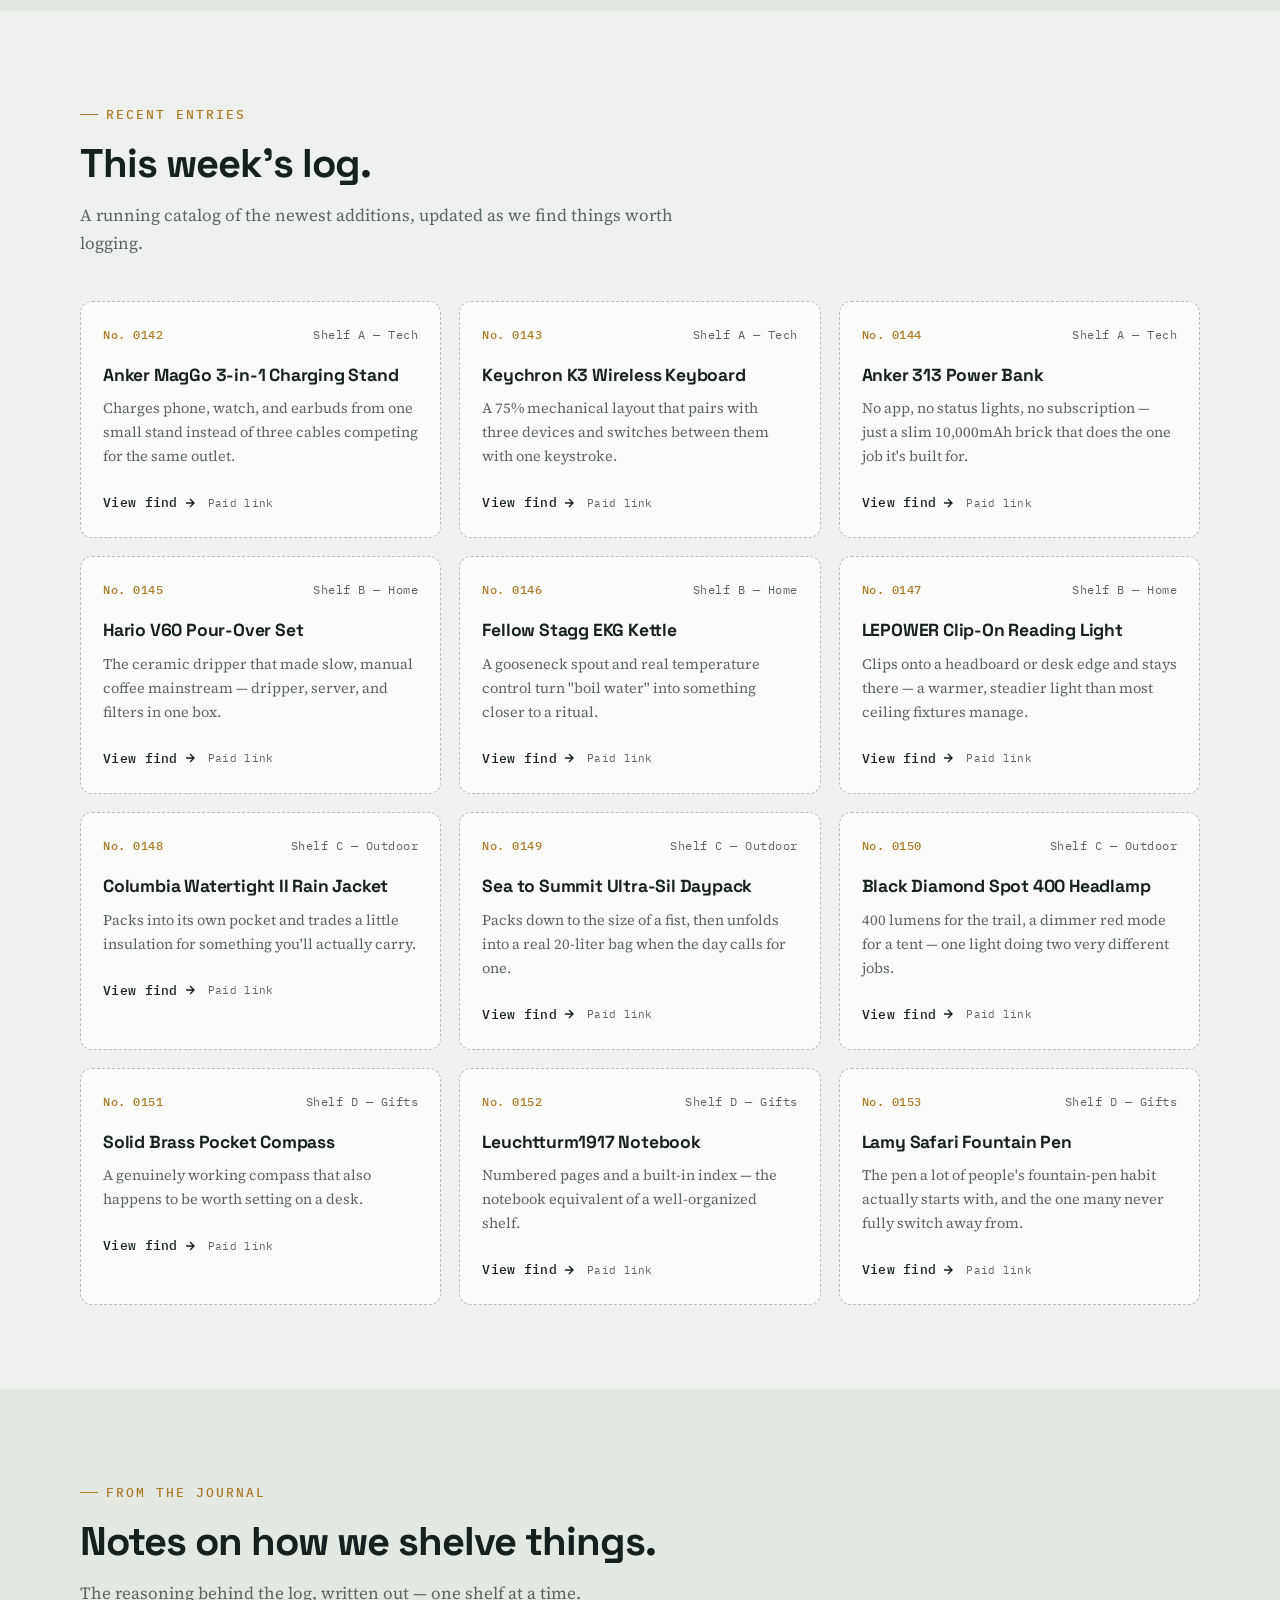
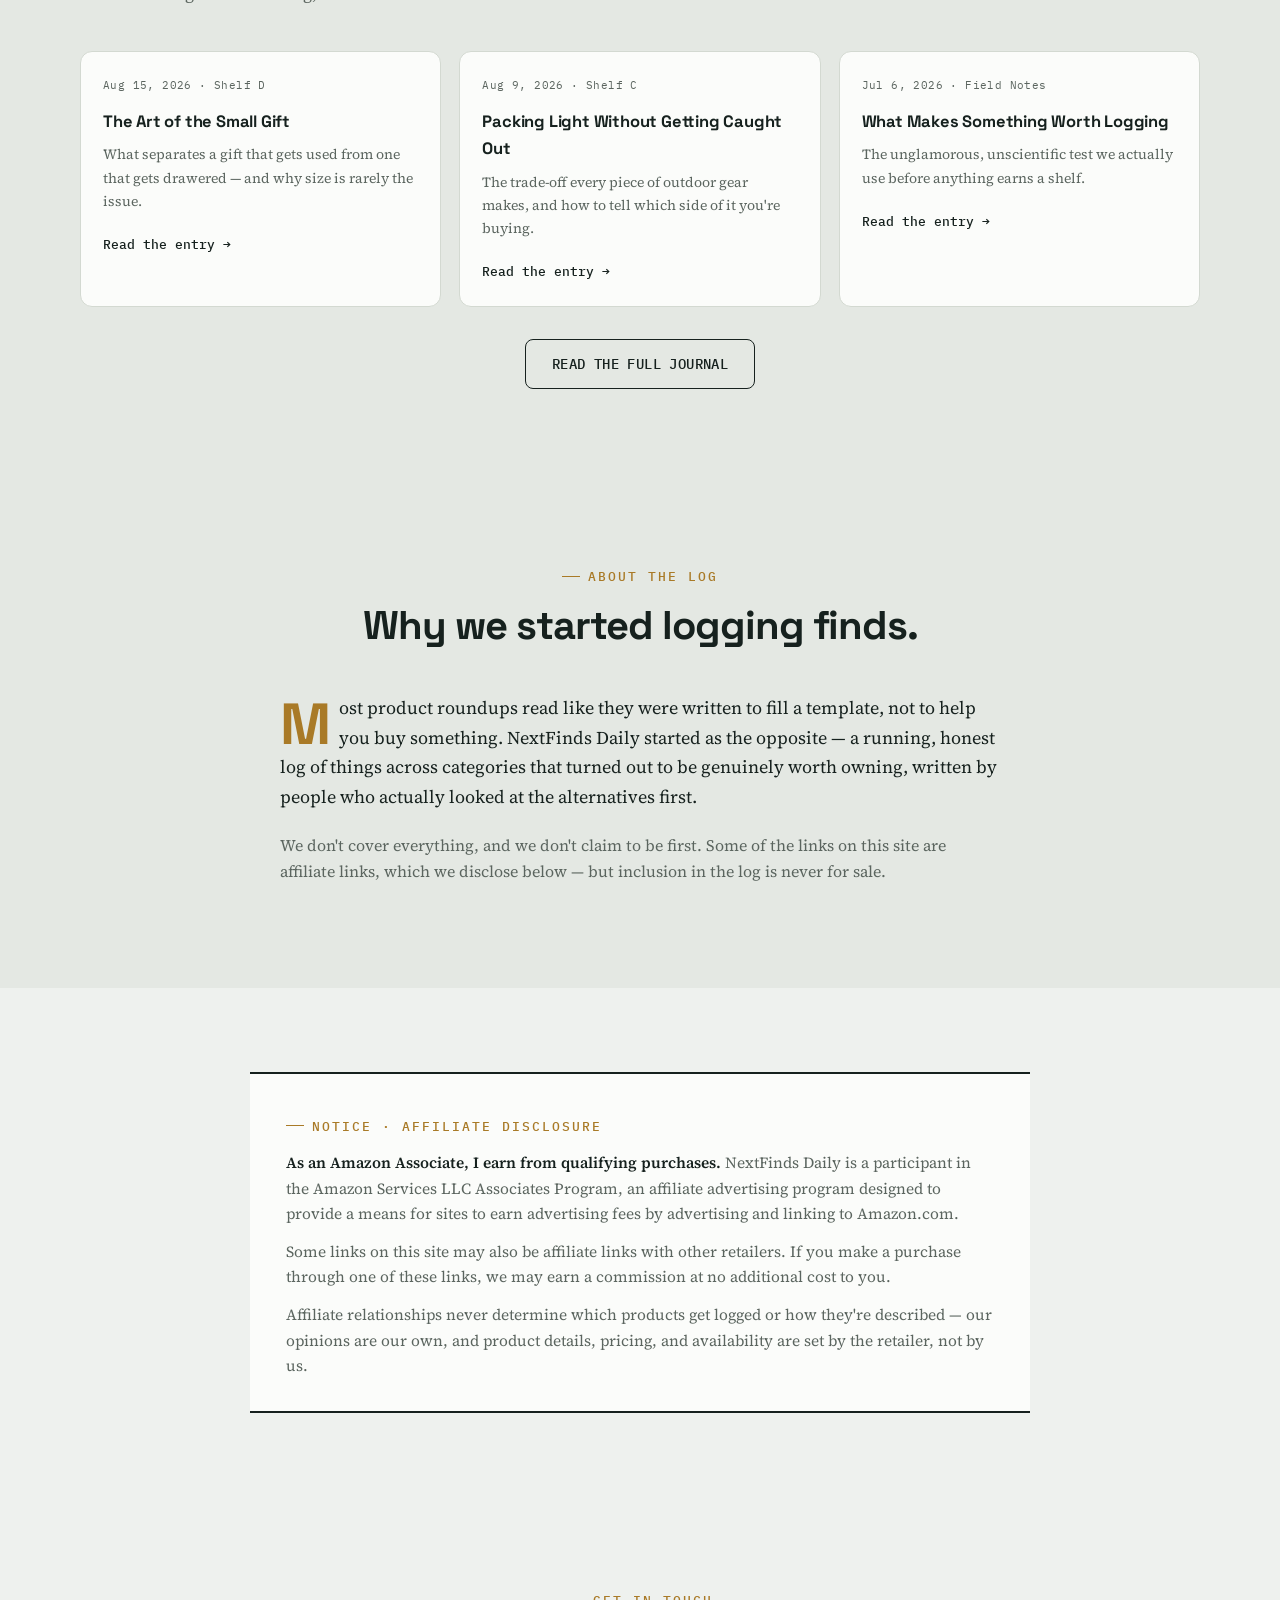
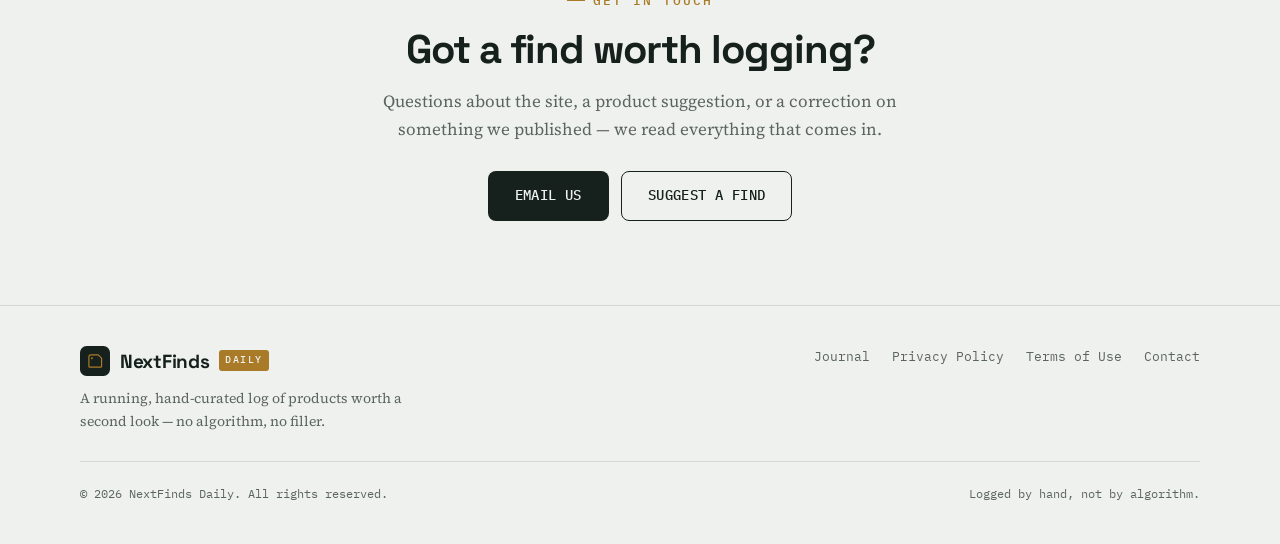
==== commit ecba8a92: "Update index.html" ====
--- a/index.html
+++ b/index.html
@@ -221,10 +221,13 @@
                 </div>
 
                 <!--
-                    SAMPLE ENTRIES BELOW — replace title, shelf label, note, and href
-                    with real products and real affiliate links before publishing.
-                    Keep the catalog numbers sequential if you want the "No. 0142"
-                    styling to mean anything.
+                    Real products with real Amazon URLs (verified via search).
+                    These links do NOT yet carry an Amazon Associates tracking
+                    tag — once your application is approved, append
+                    "?tag=YOUR-ASSOCIATE-ID-20" to each href (or add it as a
+                    second query param if the URL already has one) so clicks
+                    are attributed to your account. Until then these are
+                    plain, working Amazon links — not affiliate links yet.
                 -->
 
                 <div class="finds-grid reveal">
@@ -234,9 +237,9 @@
                             <span class="specimen-no">No. 0142</span>
                             <span>Shelf A — Tech</span>
                         </div>
-                        <h3>Compact Wireless Charging Stand</h3>
-                        <p>Charges phone, earbuds, and watch at once without turning your desk into a cable drawer.</p>
-                        <a href="#" class="specimen-link">
+                        <h3>Anker MagGo 3-in-1 Charging Stand</h3>
+                        <p>Charges phone, watch, and earbuds from one small stand instead of three cables competing for the same outlet.</p>
+                        <a href="https://www.amazon.com/Anker-MagGo-Wireless-Charging-Station/dp/B0D2R43VWN" class="specimen-link" target="_blank" rel="nofollow sponsored noopener">
                             View find
                             <svg viewBox="0 0 12 12" fill="none"><path d="M2 6h8M6 2l4 4-4 4" stroke="currentColor" stroke-width="1.4"/></svg>
                         </a>
@@ -246,39 +249,39 @@
                     <article class="specimen">
                         <div class="specimen-meta">
                             <span class="specimen-no">No. 0143</span>
+                            <span>Shelf A — Tech</span>
+                        </div>
+                        <h3>Keychron K3 Wireless Keyboard</h3>
+                        <p>A 75% mechanical layout that pairs with three devices and switches between them with one keystroke.</p>
+                        <a href="https://www.amazon.com/Keychron-Ultra-Slim-Wireless-Mechanical-Keyboard/dp/B08LYL2N4S" class="specimen-link" target="_blank" rel="nofollow sponsored noopener">
+                            View find
+                            <svg viewBox="0 0 12 12" fill="none"><path d="M2 6h8M6 2l4 4-4 4" stroke="currentColor" stroke-width="1.4"/></svg>
+                        </a>
+                        <span class="paid-tag">Paid link</span>
+                    </article>
+
+                    <article class="specimen">
+                        <div class="specimen-meta">
+                            <span class="specimen-no">No. 0144</span>
+                            <span>Shelf A — Tech</span>
+                        </div>
+                        <h3>Anker 313 Power Bank</h3>
+                        <p>No app, no status lights, no subscription — just a slim 10,000mAh brick that does the one job it's built for.</p>
+                        <a href="https://www.amazon.com/dp/B07QXV6N1B" class="specimen-link" target="_blank" rel="nofollow sponsored noopener">
+                            View find
+                            <svg viewBox="0 0 12 12" fill="none"><path d="M2 6h8M6 2l4 4-4 4" stroke="currentColor" stroke-width="1.4"/></svg>
+                        </a>
+                        <span class="paid-tag">Paid link</span>
+                    </article>
+
+                    <article class="specimen">
+                        <div class="specimen-meta">
+                            <span class="specimen-no">No. 0145</span>
                             <span>Shelf B — Home</span>
                         </div>
-                        <h3>Ceramic Pour-Over Coffee Set</h3>
-                        <p>Slower than a machine, but the kind of slow that makes the morning feel intentional.</p>
-                        <a href="#" class="specimen-link">
-                            View find
-                            <svg viewBox="0 0 12 12" fill="none"><path d="M2 6h8M6 2l4 4-4 4" stroke="currentColor" stroke-width="1.4"/></svg>
-                        </a>
-                        <span class="paid-tag">Paid link</span>
-                    </article>
-
-                    <article class="specimen">
-                        <div class="specimen-meta">
-                            <span class="specimen-no">No. 0144</span>
-                            <span>Shelf C — Outdoor</span>
-                        </div>
-                        <h3>Packable Rain Shell</h3>
-                        <p>Folds into its own pocket, weighs almost nothing, actually keeps the rain out.</p>
-                        <a href="#" class="specimen-link">
-                            View find
-                            <svg viewBox="0 0 12 12" fill="none"><path d="M2 6h8M6 2l4 4-4 4" stroke="currentColor" stroke-width="1.4"/></svg>
-                        </a>
-                        <span class="paid-tag">Paid link</span>
-                    </article>
-
-                    <article class="specimen">
-                        <div class="specimen-meta">
-                            <span class="specimen-no">No. 0145</span>
-                            <span>Shelf D — Gifts</span>
-                        </div>
-                        <h3>Engraved Brass Bookmark</h3>
-                        <p>Small, useful, and the rare gift that doesn't end up in a drawer.</p>
-                        <a href="#" class="specimen-link">
+                        <h3>Hario V60 Pour-Over Set</h3>
+                        <p>The ceramic dripper that made slow, manual coffee mainstream — dripper, server, and filters in one box.</p>
+                        <a href="https://www.amazon.com/Hario-V60-Ceramic-Dripper-Filters/dp/B01L6OCXAS" class="specimen-link" target="_blank" rel="nofollow sponsored noopener">
                             View find
                             <svg viewBox="0 0 12 12" fill="none"><path d="M2 6h8M6 2l4 4-4 4" stroke="currentColor" stroke-width="1.4"/></svg>
                         </a>
@@ -288,11 +291,11 @@
                     <article class="specimen">
                         <div class="specimen-meta">
                             <span class="specimen-no">No. 0146</span>
-                            <span>Shelf A — Tech</span>
-                        </div>
-                        <h3>Mechanical Travel Keyboard</h3>
-                        <p>Full-size feel in a compact frame — the kind of typing that makes you want to write more.</p>
-                        <a href="#" class="specimen-link">
+                            <span>Shelf B — Home</span>
+                        </div>
+                        <h3>Fellow Stagg EKG Kettle</h3>
+                        <p>A gooseneck spout and real temperature control turn "boil water" into something closer to a ritual.</p>
+                        <a href="https://www.amazon.com/Fellow-Stagg-Electric-Gooseneck-Kettle/dp/B077JBQZPX" class="specimen-link" target="_blank" rel="nofollow sponsored noopener">
                             View find
                             <svg viewBox="0 0 12 12" fill="none"><path d="M2 6h8M6 2l4 4-4 4" stroke="currentColor" stroke-width="1.4"/></svg>
                         </a>
@@ -304,9 +307,93 @@
                             <span class="specimen-no">No. 0147</span>
                             <span>Shelf B — Home</span>
                         </div>
-                        <h3>Adjustable Reading Light</h3>
-                        <p>Warm enough for late reading, bright enough that you'll actually finish the chapter.</p>
-                        <a href="#" class="specimen-link">
+                        <h3>LEPOWER Clip-On Reading Light</h3>
+                        <p>Clips onto a headboard or desk edge and stays there — a warmer, steadier light than most ceiling fixtures manage.</p>
+                        <a href="https://www.amazon.com/LEPOWER-Reading-Changeable-Headboard-Computers/dp/B016U6ZJGM" class="specimen-link" target="_blank" rel="nofollow sponsored noopener">
+                            View find
+                            <svg viewBox="0 0 12 12" fill="none"><path d="M2 6h8M6 2l4 4-4 4" stroke="currentColor" stroke-width="1.4"/></svg>
+                        </a>
+                        <span class="paid-tag">Paid link</span>
+                    </article>
+
+                    <article class="specimen">
+                        <div class="specimen-meta">
+                            <span class="specimen-no">No. 0148</span>
+                            <span>Shelf C — Outdoor</span>
+                        </div>
+                        <h3>Columbia Watertight II Rain Jacket</h3>
+                        <p>Packs into its own pocket and trades a little insulation for something you'll actually carry.</p>
+                        <a href="https://www.amazon.com/Columbia-Mens-Watertight-Packable-Jacket/dp/B016P7JZEI" class="specimen-link" target="_blank" rel="nofollow sponsored noopener">
+                            View find
+                            <svg viewBox="0 0 12 12" fill="none"><path d="M2 6h8M6 2l4 4-4 4" stroke="currentColor" stroke-width="1.4"/></svg>
+                        </a>
+                        <span class="paid-tag">Paid link</span>
+                    </article>
+
+                    <article class="specimen">
+                        <div class="specimen-meta">
+                            <span class="specimen-no">No. 0149</span>
+                            <span>Shelf C — Outdoor</span>
+                        </div>
+                        <h3>Sea to Summit Ultra-Sil Daypack</h3>
+                        <p>Packs down to the size of a fist, then unfolds into a real 20-liter bag when the day calls for one.</p>
+                        <a href="https://www.amazon.com/Sea-Summit-Ultra-Sil-Pack-20-Liter/dp/B006CG2TZU" class="specimen-link" target="_blank" rel="nofollow sponsored noopener">
+                            View find
+                            <svg viewBox="0 0 12 12" fill="none"><path d="M2 6h8M6 2l4 4-4 4" stroke="currentColor" stroke-width="1.4"/></svg>
+                        </a>
+                        <span class="paid-tag">Paid link</span>
+                    </article>
+
+                    <article class="specimen">
+                        <div class="specimen-meta">
+                            <span class="specimen-no">No. 0150</span>
+                            <span>Shelf C — Outdoor</span>
+                        </div>
+                        <h3>Black Diamond Spot 400 Headlamp</h3>
+                        <p>400 lumens for the trail, a dimmer red mode for a tent — one light doing two very different jobs.</p>
+                        <a href="https://www.amazon.com/Black-Diamond-Equipment-Headlamp-Graphite/dp/B09NQK2581" class="specimen-link" target="_blank" rel="nofollow sponsored noopener">
+                            View find
+                            <svg viewBox="0 0 12 12" fill="none"><path d="M2 6h8M6 2l4 4-4 4" stroke="currentColor" stroke-width="1.4"/></svg>
+                        </a>
+                        <span class="paid-tag">Paid link</span>
+                    </article>
+
+                    <article class="specimen">
+                        <div class="specimen-meta">
+                            <span class="specimen-no">No. 0151</span>
+                            <span>Shelf D — Gifts</span>
+                        </div>
+                        <h3>Solid Brass Pocket Compass</h3>
+                        <p>A genuinely working compass that also happens to be worth setting on a desk.</p>
+                        <a href="https://www.amazon.com/Vimal-Nautical-Military-Compass-Materials/dp/B08YZ4N4FM" class="specimen-link" target="_blank" rel="nofollow sponsored noopener">
+                            View find
+                            <svg viewBox="0 0 12 12" fill="none"><path d="M2 6h8M6 2l4 4-4 4" stroke="currentColor" stroke-width="1.4"/></svg>
+                        </a>
+                        <span class="paid-tag">Paid link</span>
+                    </article>
+
+                    <article class="specimen">
+                        <div class="specimen-meta">
+                            <span class="specimen-no">No. 0152</span>
+                            <span>Shelf D — Gifts</span>
+                        </div>
+                        <h3>Leuchtturm1917 Notebook</h3>
+                        <p>Numbered pages and a built-in index — the notebook equivalent of a well-organized shelf.</p>
+                        <a href="https://www.amazon.com/Leuchtturm1917-Medium-Dotted-Hardcover-Notebook/dp/B002TSIMW4" class="specimen-link" target="_blank" rel="nofollow sponsored noopener">
+                            View find
+                            <svg viewBox="0 0 12 12" fill="none"><path d="M2 6h8M6 2l4 4-4 4" stroke="currentColor" stroke-width="1.4"/></svg>
+                        </a>
+                        <span class="paid-tag">Paid link</span>
+                    </article>
+
+                    <article class="specimen">
+                        <div class="specimen-meta">
+                            <span class="specimen-no">No. 0153</span>
+                            <span>Shelf D — Gifts</span>
+                        </div>
+                        <h3>Lamy Safari Fountain Pen</h3>
+                        <p>The pen a lot of people's fountain-pen habit actually starts with, and the one many never fully switch away from.</p>
+                        <a href="https://www.amazon.com/Lamy-Safari-Fountain-Charcoal-L17M/dp/B00133X1V8" class="specimen-link" target="_blank" rel="nofollow sponsored noopener">
                             View find
                             <svg viewBox="0 0 12 12" fill="none"><path d="M2 6h8M6 2l4 4-4 4" stroke="currentColor" stroke-width="1.4"/></svg>
                         </a>
--- a/styles.css
+++ b/styles.css
@@ -706,6 +706,228 @@
 }
 
 /* ==========================================================================
+   Journal — index listing
+   ========================================================================== */
+
+.journal-list {
+    border-top: 1px solid var(--line);
+}
+
+.journal-item {
+    display: flex;
+    align-items: flex-start;
+    justify-content: space-between;
+    gap: 28px;
+    padding: 30px 0;
+    border-bottom: 1px solid var(--line);
+    transition: opacity 0.2s ease;
+}
+
+.journal-item:hover {
+    opacity: 0.72;
+}
+
+.journal-item-body {
+    max-width: 620px;
+}
+
+.journal-item-meta {
+    display: flex;
+    align-items: center;
+    gap: 10px;
+    font-family: var(--font-mono);
+    font-size: 11.5px;
+    letter-spacing: 0.4px;
+    color: var(--stone);
+    margin-bottom: 10px;
+}
+
+.journal-item-meta .shelf-pill {
+    padding: 2px 9px;
+    border: 1px solid var(--line);
+    border-radius: 999px;
+    color: var(--brass);
+}
+
+.journal-item h3 {
+    font-family: var(--font-display);
+    font-size: 21px;
+    font-weight: 700;
+    letter-spacing: -0.3px;
+    margin-bottom: 8px;
+}
+
+.journal-item p {
+    color: var(--stone);
+    font-size: 15px;
+}
+
+.journal-item-arrow {
+    flex-shrink: 0;
+    font-family: var(--font-mono);
+    font-size: 12.5px;
+    color: var(--ink);
+    white-space: nowrap;
+    margin-top: 8px;
+}
+
+/* ---- Journal teaser cards (used on the homepage) ---- */
+
+.journal-teaser {
+    background: var(--card);
+    border: 1px solid var(--line);
+    border-radius: 12px;
+    padding: 24px 22px 22px;
+    transition: border-color 0.2s ease, transform 0.2s ease;
+}
+
+.journal-teaser:hover {
+    border-color: var(--brass);
+    transform: translateY(-3px);
+}
+
+.journal-teaser-meta {
+    font-family: var(--font-mono);
+    font-size: 11px;
+    letter-spacing: 0.4px;
+    color: var(--stone);
+    margin-bottom: 14px;
+}
+
+.journal-teaser h3 {
+    font-family: var(--font-display);
+    font-size: 16.5px;
+    font-weight: 700;
+    margin-bottom: 8px;
+    letter-spacing: -0.2px;
+}
+
+.journal-teaser p {
+    font-size: 14px;
+    color: var(--stone);
+    margin-bottom: 16px;
+}
+
+.journal-teaser-link {
+    font-family: var(--font-mono);
+    font-size: 12.5px;
+    font-weight: 500;
+    color: var(--ink);
+}
+
+/* ==========================================================================
+   Journal — single post
+   ========================================================================== */
+
+.post-hero {
+    padding: 64px 0 8px;
+}
+
+.post-hero h1 {
+    font-family: var(--font-display);
+    font-size: clamp(32px, 5vw, 46px);
+    line-height: 1.1;
+    letter-spacing: -1.5px;
+    max-width: 760px;
+    margin-bottom: 18px;
+}
+
+.post-meta {
+    display: flex;
+    align-items: center;
+    gap: 14px;
+    flex-wrap: wrap;
+    font-family: var(--font-mono);
+    font-size: 12.5px;
+    letter-spacing: 0.3px;
+    color: var(--stone);
+}
+
+.post-meta .shelf-pill {
+    padding: 3px 10px;
+    border: 1px solid var(--line);
+    border-radius: 999px;
+    color: var(--brass);
+}
+
+.post-body {
+    max-width: 720px;
+    margin: 0 auto;
+    padding-top: 40px;
+    padding-bottom: 30px;
+}
+
+.post-body p {
+    font-size: 18px;
+    color: var(--ink);
+    margin-bottom: 20px;
+}
+
+.post-body p.drop::first-letter {
+    font-family: var(--font-display);
+    font-size: 58px;
+    font-weight: 700;
+    color: var(--brass);
+    float: left;
+    line-height: 0.8;
+    margin: 8px 8px 0 0;
+}
+
+.post-body h2 {
+    font-family: var(--font-display);
+    font-size: 24px;
+    letter-spacing: -0.4px;
+    margin: 40px 0 16px;
+}
+
+.post-body blockquote.pull-quote {
+    margin: 38px 0;
+    padding-left: 22px;
+    border-left: 3px solid var(--brass);
+    font-style: italic;
+    font-size: 21px;
+    line-height: 1.5;
+    color: var(--ink);
+}
+
+.post-more {
+    max-width: 720px;
+    margin: 0 auto;
+    padding: 34px 0 90px;
+    border-top: 1px solid var(--line);
+}
+
+.post-more .eyebrow {
+    margin-bottom: 20px;
+}
+
+.post-more-links {
+    display: flex;
+    flex-direction: column;
+    gap: 14px;
+}
+
+.post-more-links a {
+    display: flex;
+    justify-content: space-between;
+    align-items: center;
+    gap: 16px;
+    font-family: var(--font-display);
+    font-size: 16px;
+    font-weight: 700;
+    padding: 14px 0;
+    border-bottom: 1px solid var(--line);
+}
+
+.post-more-links a span.arrow {
+    flex-shrink: 0;
+    font-family: var(--font-mono);
+    font-size: 12.5px;
+    font-weight: 500;
+    color: var(--stone);
+}
+
+/* ==========================================================================
    Legal pages (privacy / terms)
    ========================================================================== */
 
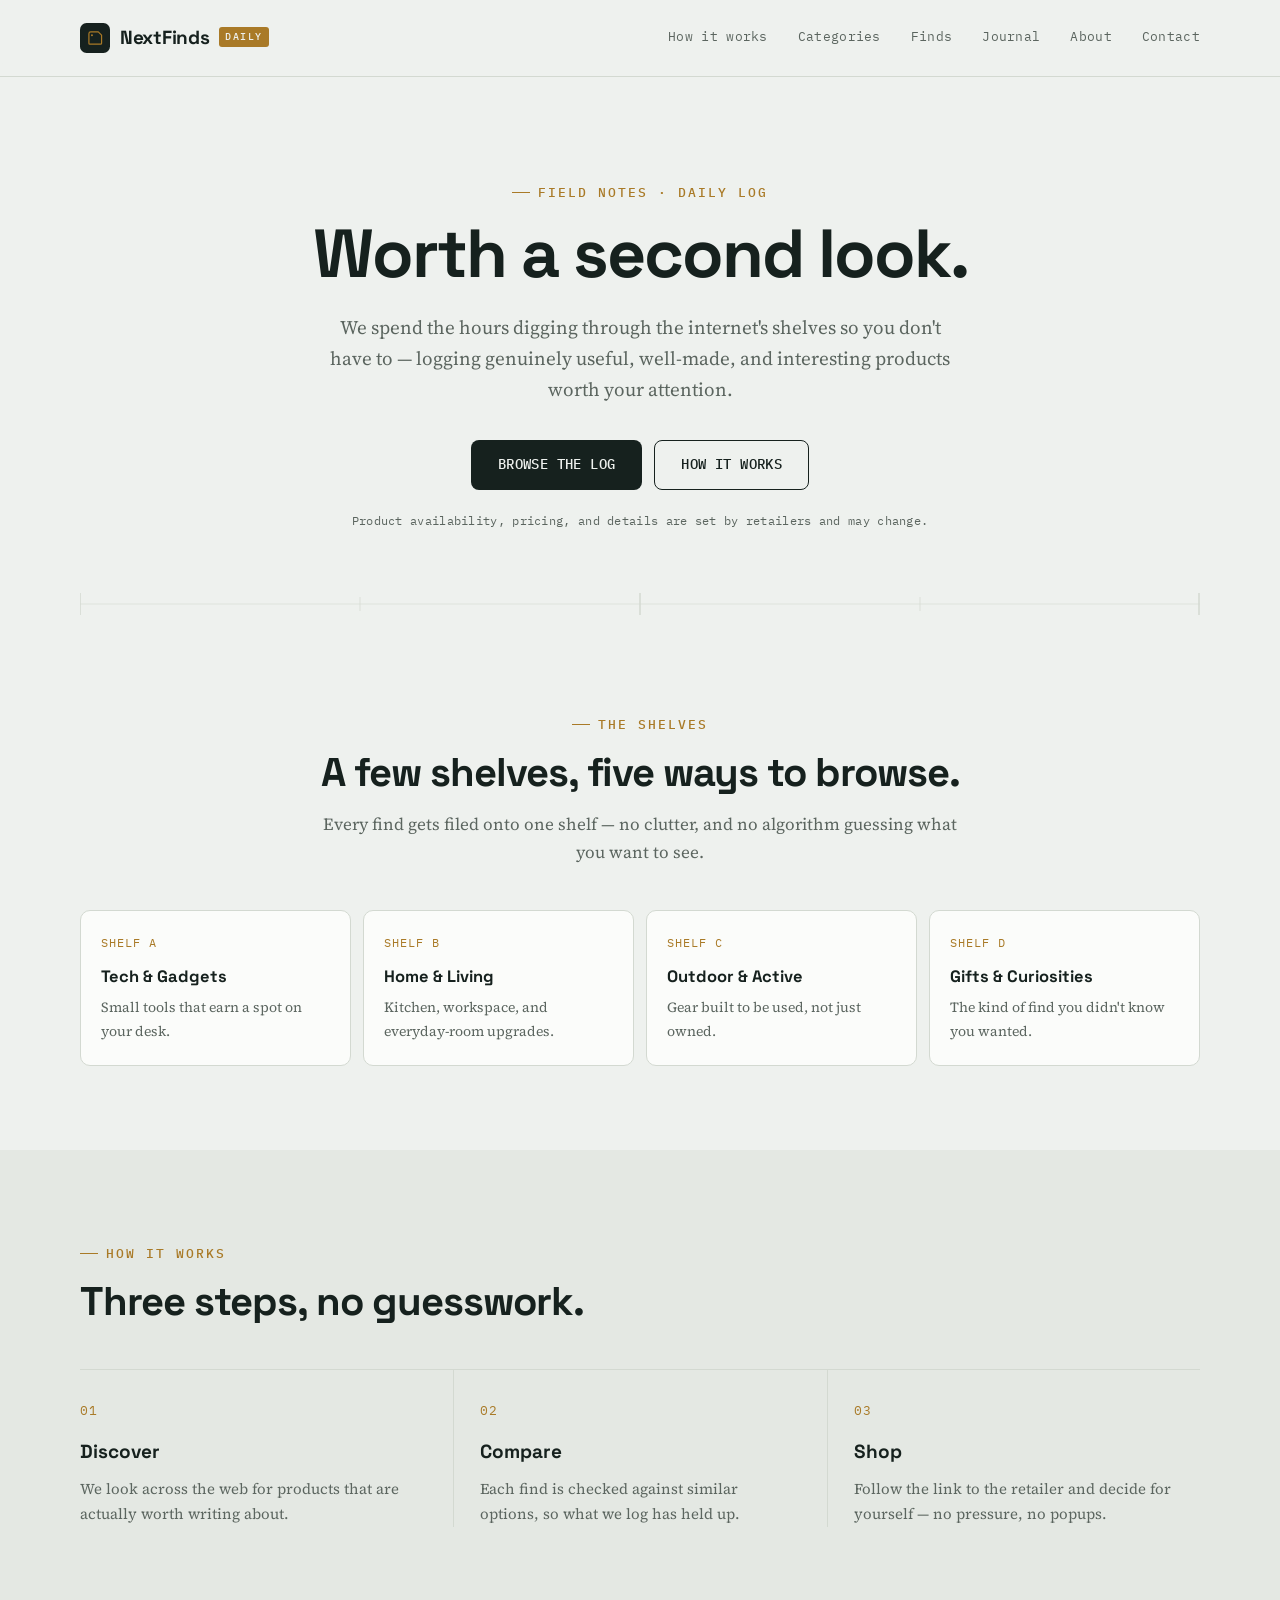
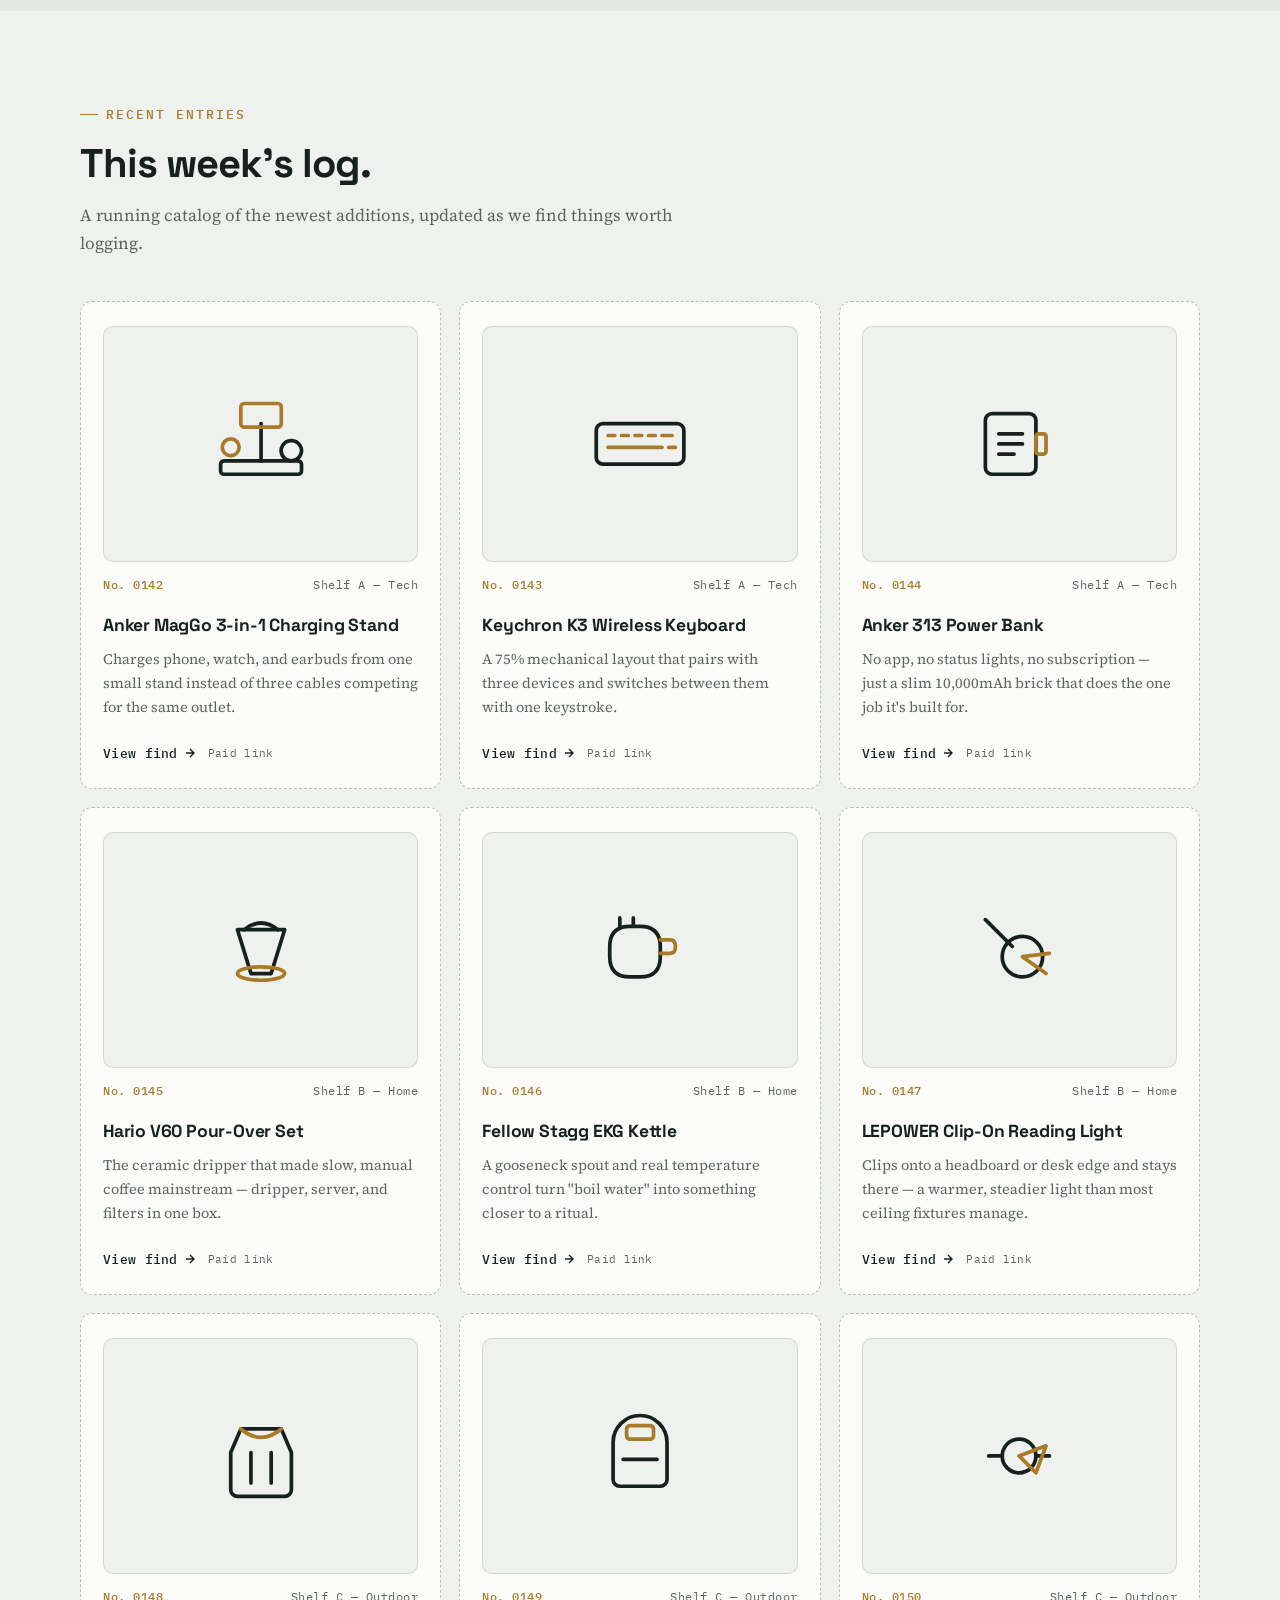
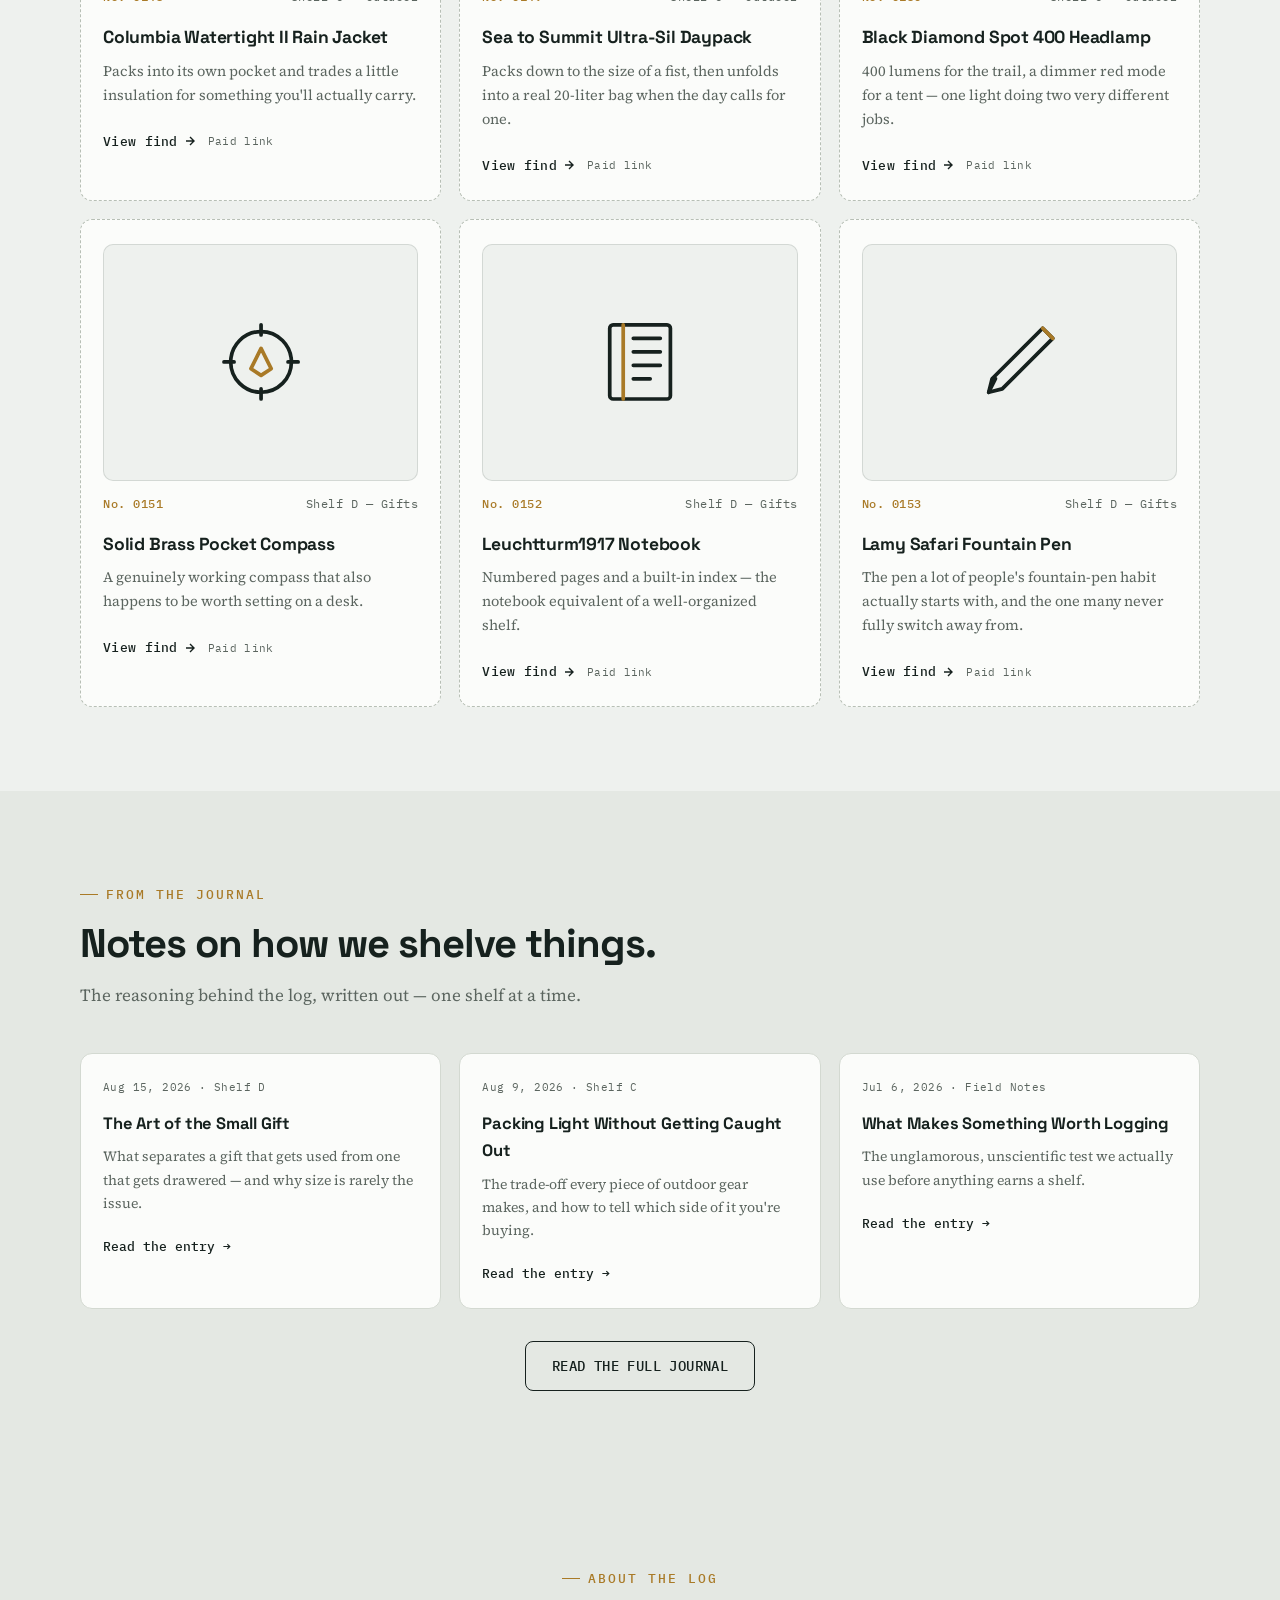
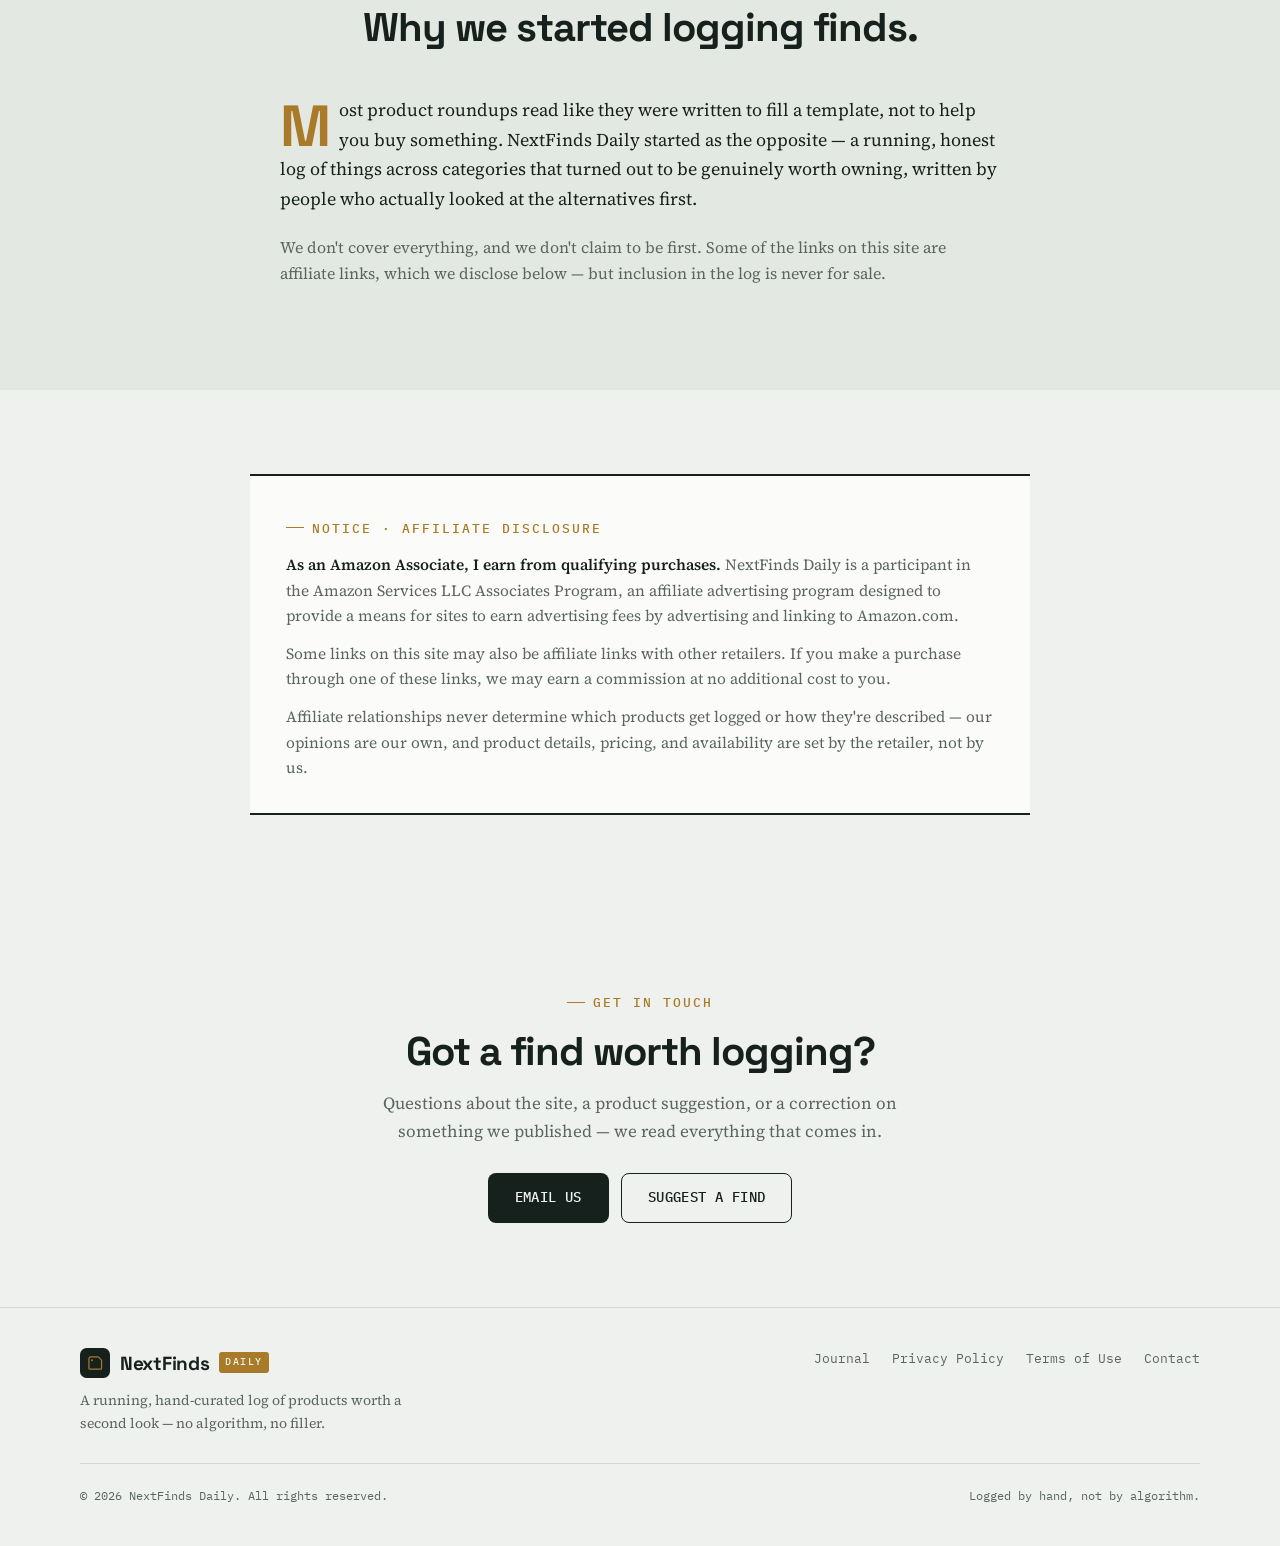
==== commit 8cc03662: "Update index.html" ====
--- a/index.html
+++ b/index.html
@@ -31,6 +31,47 @@
     <link href="https://fonts.googleapis.com/css2?family=Space+Grotesk:wght@500;700&family=Source+Serif+4:ital,opsz,wght@0,8..60,400;0,8..60,600;1,8..60,500&family=IBM+Plex+Mono:wght@500;600&display=swap" rel="stylesheet">
 
     <link rel="stylesheet" href="styles.css">
+
+    <style>
+        /*
+          Placeholder product-icon styling.
+          These are NOT real Amazon product photos — hotlinking or scraping
+          those would violate Amazon's Associates terms. Swap the <img> or
+          <svg class="specimen-icon"> block inside each .specimen-image with
+          a real photo once you pull it via SiteStripe or the Product
+          Advertising API (see notes at the bottom of this file).
+        */
+        .specimen-image {
+            width: 100%;
+            aspect-ratio: 4 / 3;
+            border-radius: 10px;
+            background: #eef1ee;
+            border: 1px solid rgba(22, 33, 30, 0.12);
+            display: flex;
+            align-items: center;
+            justify-content: center;
+            margin-bottom: 14px;
+            overflow: hidden;
+        }
+        .specimen-icon {
+            width: 46%;
+            height: 46%;
+        }
+        .specimen-icon .icon-line {
+            fill: none;
+            stroke: #16211e;
+            stroke-width: 2.2;
+            stroke-linecap: round;
+            stroke-linejoin: round;
+        }
+        .specimen-icon .icon-accent {
+            fill: none;
+            stroke: #a97a27;
+            stroke-width: 2.2;
+            stroke-linecap: round;
+            stroke-linejoin: round;
+        }
+    </style>
 </head>
 
 <body>
@@ -228,11 +269,26 @@
                     second query param if the URL already has one) so clicks
                     are attributed to your account. Until then these are
                     plain, working Amazon links — not affiliate links yet.
+
+                    IMAGES: each card below has a .specimen-image block with a
+                    stylized placeholder icon (not a real product photo — see
+                    the style block in <head> for why). Swap it for a real
+                    photo via SiteStripe or the Product Advertising API once
+                    you're approved.
                 -->
 
                 <div class="finds-grid reveal">
 
                     <article class="specimen">
+                        <div class="specimen-image">
+                            <svg class="specimen-icon" viewBox="0 0 64 64" aria-hidden="true">
+                                <rect class="icon-line" x="8" y="42" width="48" height="8" rx="2"/>
+                                <path class="icon-line" d="M32 42 V20"/>
+                                <rect class="icon-accent" x="20" y="8" width="24" height="14" rx="2"/>
+                                <circle class="icon-accent" cx="14" cy="34" r="5"/>
+                                <path class="icon-line" d="M50 30 a6 6 0 1 1 -0.1 0"/>
+                            </svg>
+                        </div>
                         <div class="specimen-meta">
                             <span class="specimen-no">No. 0142</span>
                             <span>Shelf A — Tech</span>
@@ -247,6 +303,12 @@
                     </article>
 
                     <article class="specimen">
+                        <div class="specimen-image">
+                            <svg class="specimen-icon" viewBox="0 0 64 64" aria-hidden="true">
+                                <rect class="icon-line" x="6" y="20" width="52" height="24" rx="4"/>
+                                <path class="icon-accent" d="M13 27h4M21 27h4M29 27h4M37 27h4M45 27h6M13 34h32M49 34h4"/>
+                            </svg>
+                        </div>
                         <div class="specimen-meta">
                             <span class="specimen-no">No. 0143</span>
                             <span>Shelf A — Tech</span>
@@ -261,6 +323,13 @@
                     </article>
 
                     <article class="specimen">
+                        <div class="specimen-image">
+                            <svg class="specimen-icon" viewBox="0 0 64 64" aria-hidden="true">
+                                <rect class="icon-line" x="12" y="14" width="30" height="36" rx="4"/>
+                                <rect class="icon-accent" x="42" y="26" width="6" height="12" rx="1.5"/>
+                                <path class="icon-line" d="M20 26h14M20 32h14M20 38h9"/>
+                            </svg>
+                        </div>
                         <div class="specimen-meta">
                             <span class="specimen-no">No. 0144</span>
                             <span>Shelf A — Tech</span>
@@ -275,6 +344,13 @@
                     </article>
 
                     <article class="specimen">
+                        <div class="specimen-image">
+                            <svg class="specimen-icon" viewBox="0 0 64 64" aria-hidden="true">
+                                <path class="icon-line" d="M18 20 H46 L38 46 H26 Z"/>
+                                <ellipse class="icon-accent" cx="32" cy="46" rx="14" ry="4"/>
+                                <path class="icon-line" d="M22 20 q10 -8 20 0"/>
+                            </svg>
+                        </div>
                         <div class="specimen-meta">
                             <span class="specimen-no">No. 0145</span>
                             <span>Shelf B — Home</span>
@@ -289,6 +365,13 @@
                     </article>
 
                     <article class="specimen">
+                        <div class="specimen-image">
+                            <svg class="specimen-icon" viewBox="0 0 64 64" aria-hidden="true">
+                                <path class="icon-line" d="M14 30 q0 -12 12 -12 h6 q12 0 12 12 v6 q0 12 -12 12 h-6 q-12 0 -12 -12 Z"/>
+                                <path class="icon-accent" d="M44 26 h6 q3 0 3 4 t-3 4 h-6"/>
+                                <path class="icon-line" d="M20 18 v-5 M28 18 v-5"/>
+                            </svg>
+                        </div>
                         <div class="specimen-meta">
                             <span class="specimen-no">No. 0146</span>
                             <span>Shelf B — Home</span>
@@ -303,6 +386,13 @@
                     </article>
 
                     <article class="specimen">
+                        <div class="specimen-image">
+                            <svg class="specimen-icon" viewBox="0 0 64 64" aria-hidden="true">
+                                <path class="icon-line" d="M12 14 L28 30"/>
+                                <circle class="icon-line" cx="34" cy="36" r="12"/>
+                                <path class="icon-accent" d="M34 36 l14 10 M34 36 l16 -2"/>
+                            </svg>
+                        </div>
                         <div class="specimen-meta">
                             <span class="specimen-no">No. 0147</span>
                             <span>Shelf B — Home</span>
@@ -317,6 +407,13 @@
                     </article>
 
                     <article class="specimen">
+                        <div class="specimen-image">
+                            <svg class="specimen-icon" viewBox="0 0 64 64" aria-hidden="true">
+                                <path class="icon-line" d="M20 16 h24 l6 14 v22 a4 4 0 0 1 -4 4 h-28 a4 4 0 0 1 -4 -4 v-22 Z"/>
+                                <path class="icon-accent" d="M20 16 q12 10 24 0"/>
+                                <path class="icon-line" d="M26 30 v18 M38 30 v18"/>
+                            </svg>
+                        </div>
                         <div class="specimen-meta">
                             <span class="specimen-no">No. 0148</span>
                             <span>Shelf C — Outdoor</span>
@@ -331,6 +428,13 @@
                     </article>
 
                     <article class="specimen">
+                        <div class="specimen-image">
+                            <svg class="specimen-icon" viewBox="0 0 64 64" aria-hidden="true">
+                                <path class="icon-line" d="M16 24 a16 16 0 0 1 32 0 v22 a4 4 0 0 1 -4 4 h-24 a4 4 0 0 1 -4 -4 Z"/>
+                                <rect class="icon-accent" x="24" y="14" width="16" height="8" rx="2"/>
+                                <path class="icon-line" d="M22 34 h20"/>
+                            </svg>
+                        </div>
                         <div class="specimen-meta">
                             <span class="specimen-no">No. 0149</span>
                             <span>Shelf C — Outdoor</span>
@@ -345,6 +449,13 @@
                     </article>
 
                     <article class="specimen">
+                        <div class="specimen-image">
+                            <svg class="specimen-icon" viewBox="0 0 64 64" aria-hidden="true">
+                                <circle class="icon-line" cx="32" cy="32" r="10"/>
+                                <path class="icon-line" d="M14 32 h8 M42 32 h8"/>
+                                <path class="icon-accent" d="M32 32 l16 -6 -6 16 Z"/>
+                            </svg>
+                        </div>
                         <div class="specimen-meta">
                             <span class="specimen-no">No. 0150</span>
                             <span>Shelf C — Outdoor</span>
@@ -359,6 +470,13 @@
                     </article>
 
                     <article class="specimen">
+                        <div class="specimen-image">
+                            <svg class="specimen-icon" viewBox="0 0 64 64" aria-hidden="true">
+                                <circle class="icon-line" cx="32" cy="32" r="18"/>
+                                <path class="icon-accent" d="M32 24 l6 12 -6 4 -6 -4 Z"/>
+                                <path class="icon-line" d="M32 10 v6 M32 48 v6 M10 32 h6 M48 32 h6"/>
+                            </svg>
+                        </div>
                         <div class="specimen-meta">
                             <span class="specimen-no">No. 0151</span>
                             <span>Shelf D — Gifts</span>
@@ -373,6 +491,13 @@
                     </article>
 
                     <article class="specimen">
+                        <div class="specimen-image">
+                            <svg class="specimen-icon" viewBox="0 0 64 64" aria-hidden="true">
+                                <rect class="icon-line" x="14" y="10" width="36" height="44" rx="2"/>
+                                <path class="icon-accent" d="M22 10 v44"/>
+                                <path class="icon-line" d="M28 18 h16 M28 26 h16 M28 34 h16 M28 42 h10"/>
+                            </svg>
+                        </div>
                         <div class="specimen-meta">
                             <span class="specimen-no">No. 0152</span>
                             <span>Shelf D — Gifts</span>
@@ -387,6 +512,13 @@
                     </article>
 
                     <article class="specimen">
+                        <div class="specimen-image">
+                            <svg class="specimen-icon" viewBox="0 0 64 64" aria-hidden="true">
+                                <path class="icon-line" d="M46 12 L52 18 L22 48 L14 50 L16 42 Z"/>
+                                <path class="icon-accent" d="M46 12 L52 18"/>
+                                <path class="icon-line" d="M14 50 l4 -8"/>
+                            </svg>
+                        </div>
                         <div class="specimen-meta">
                             <span class="specimen-no">No. 0153</span>
                             <span>Shelf D — Gifts</span>
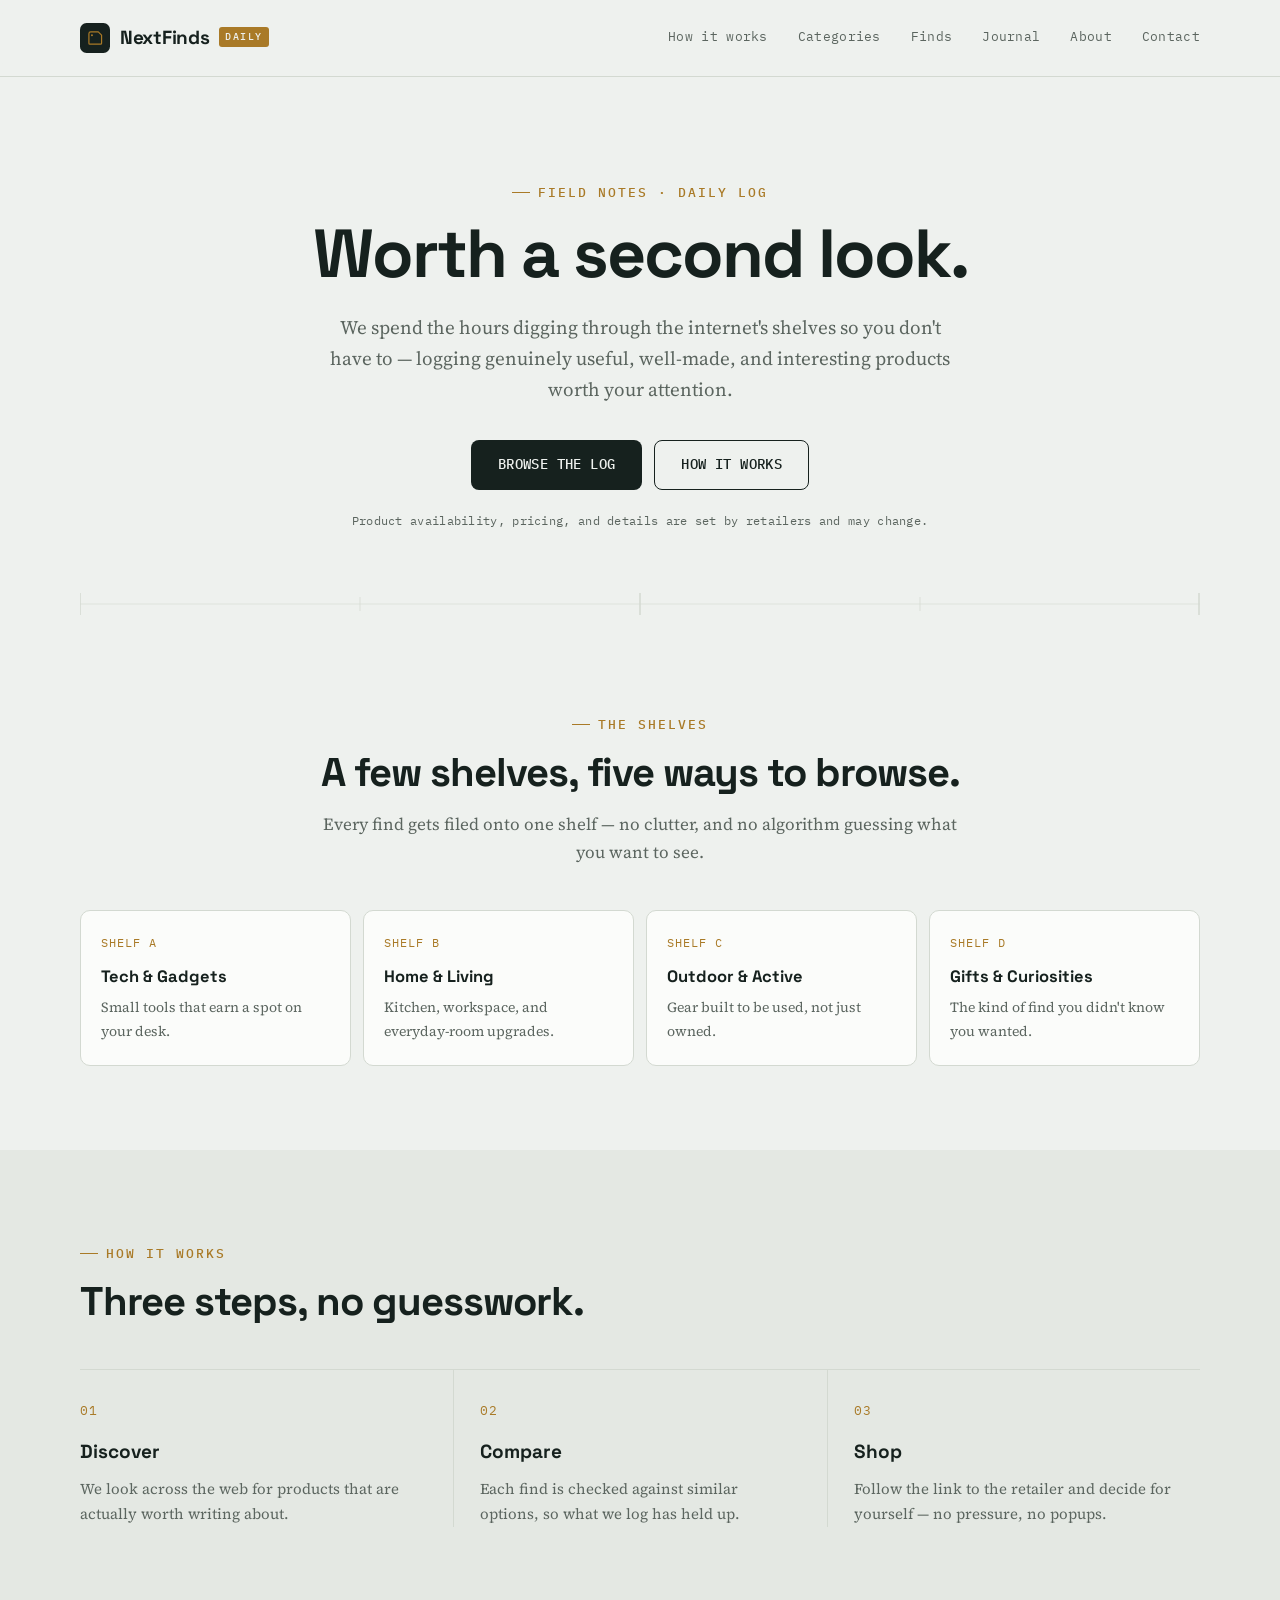
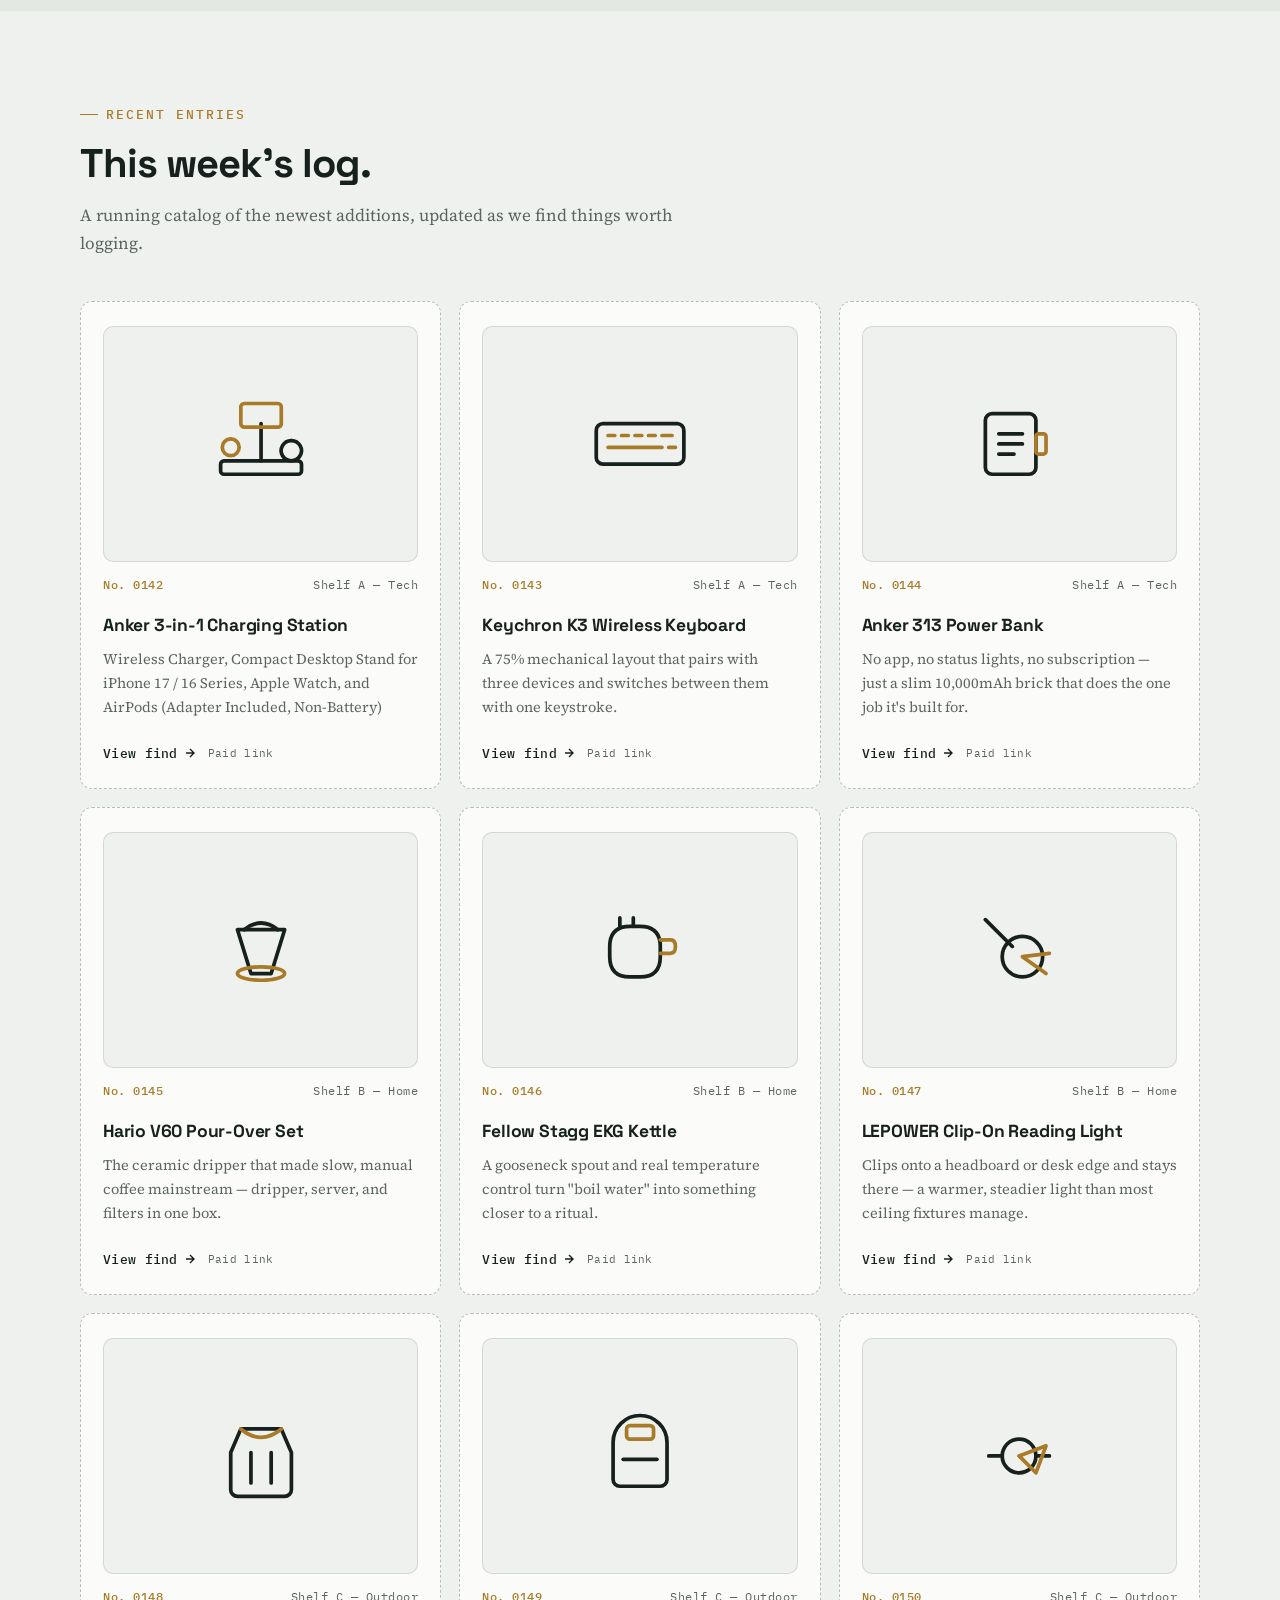
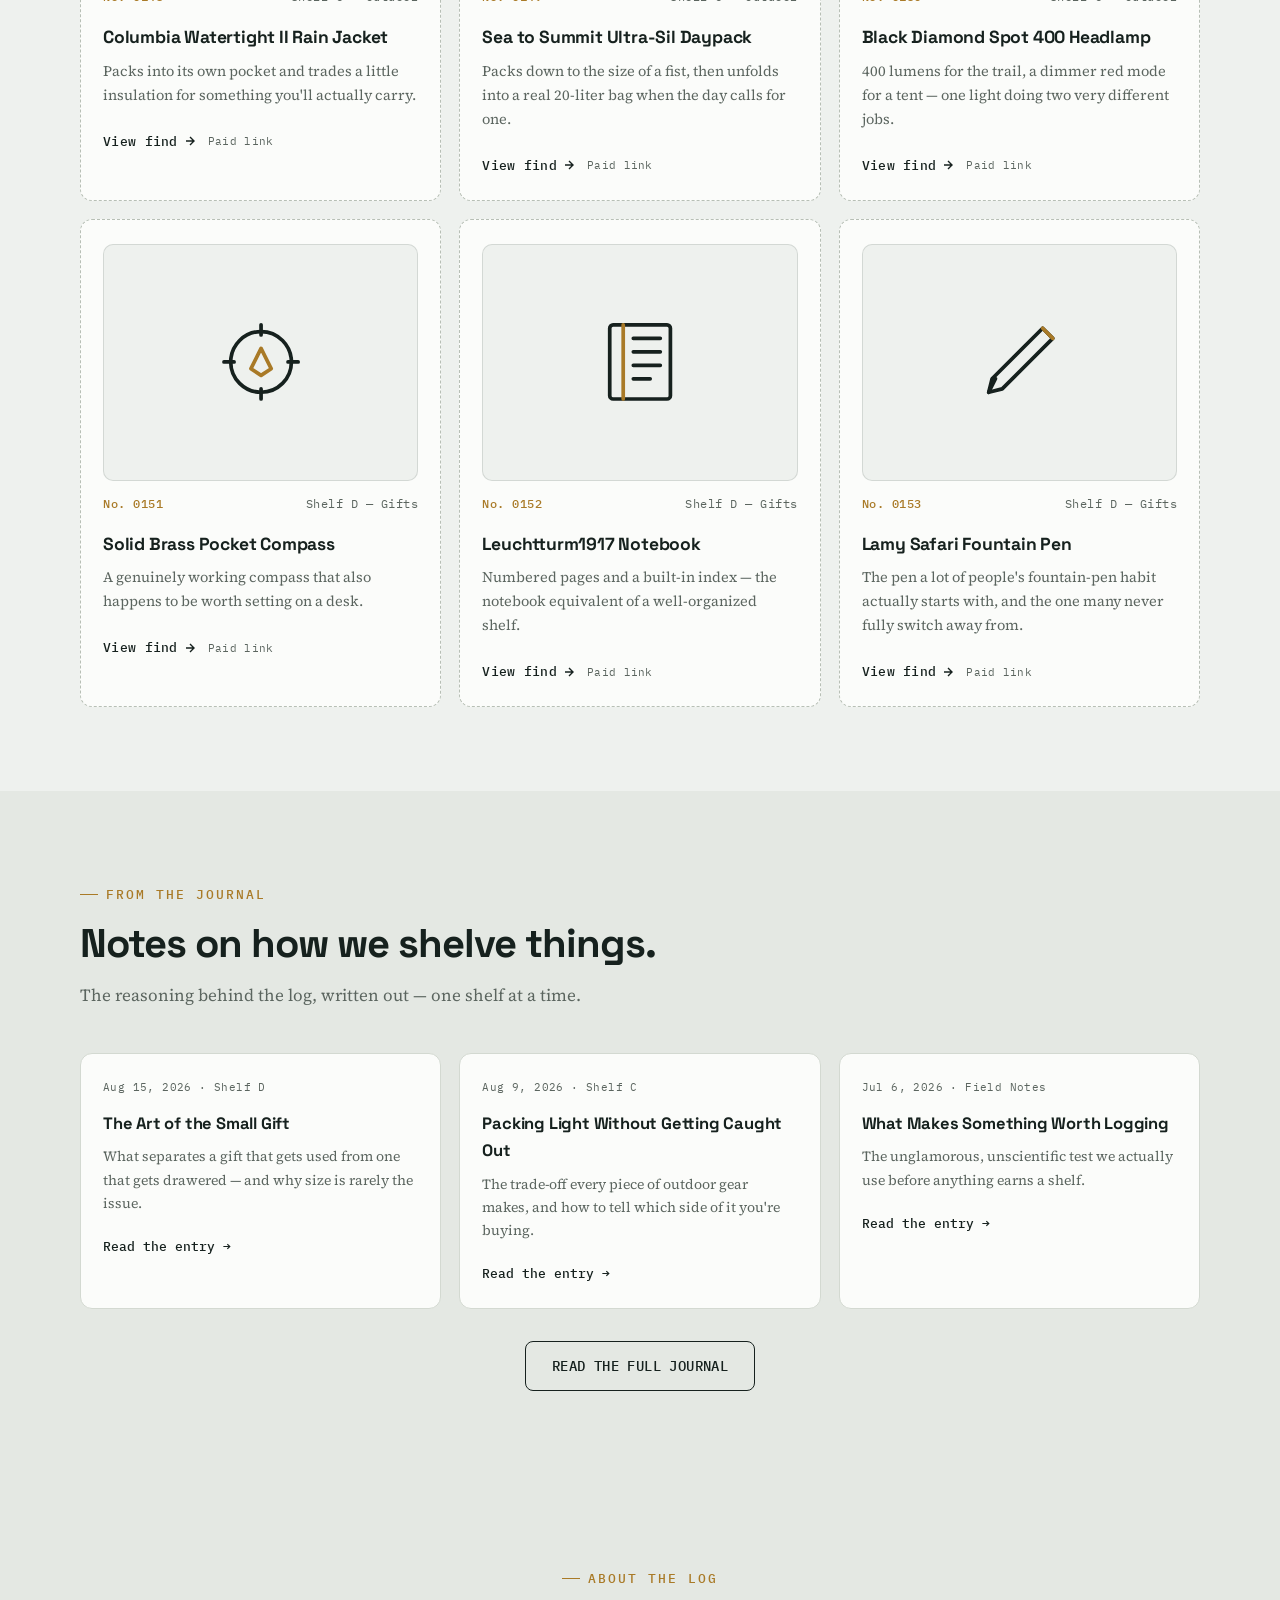
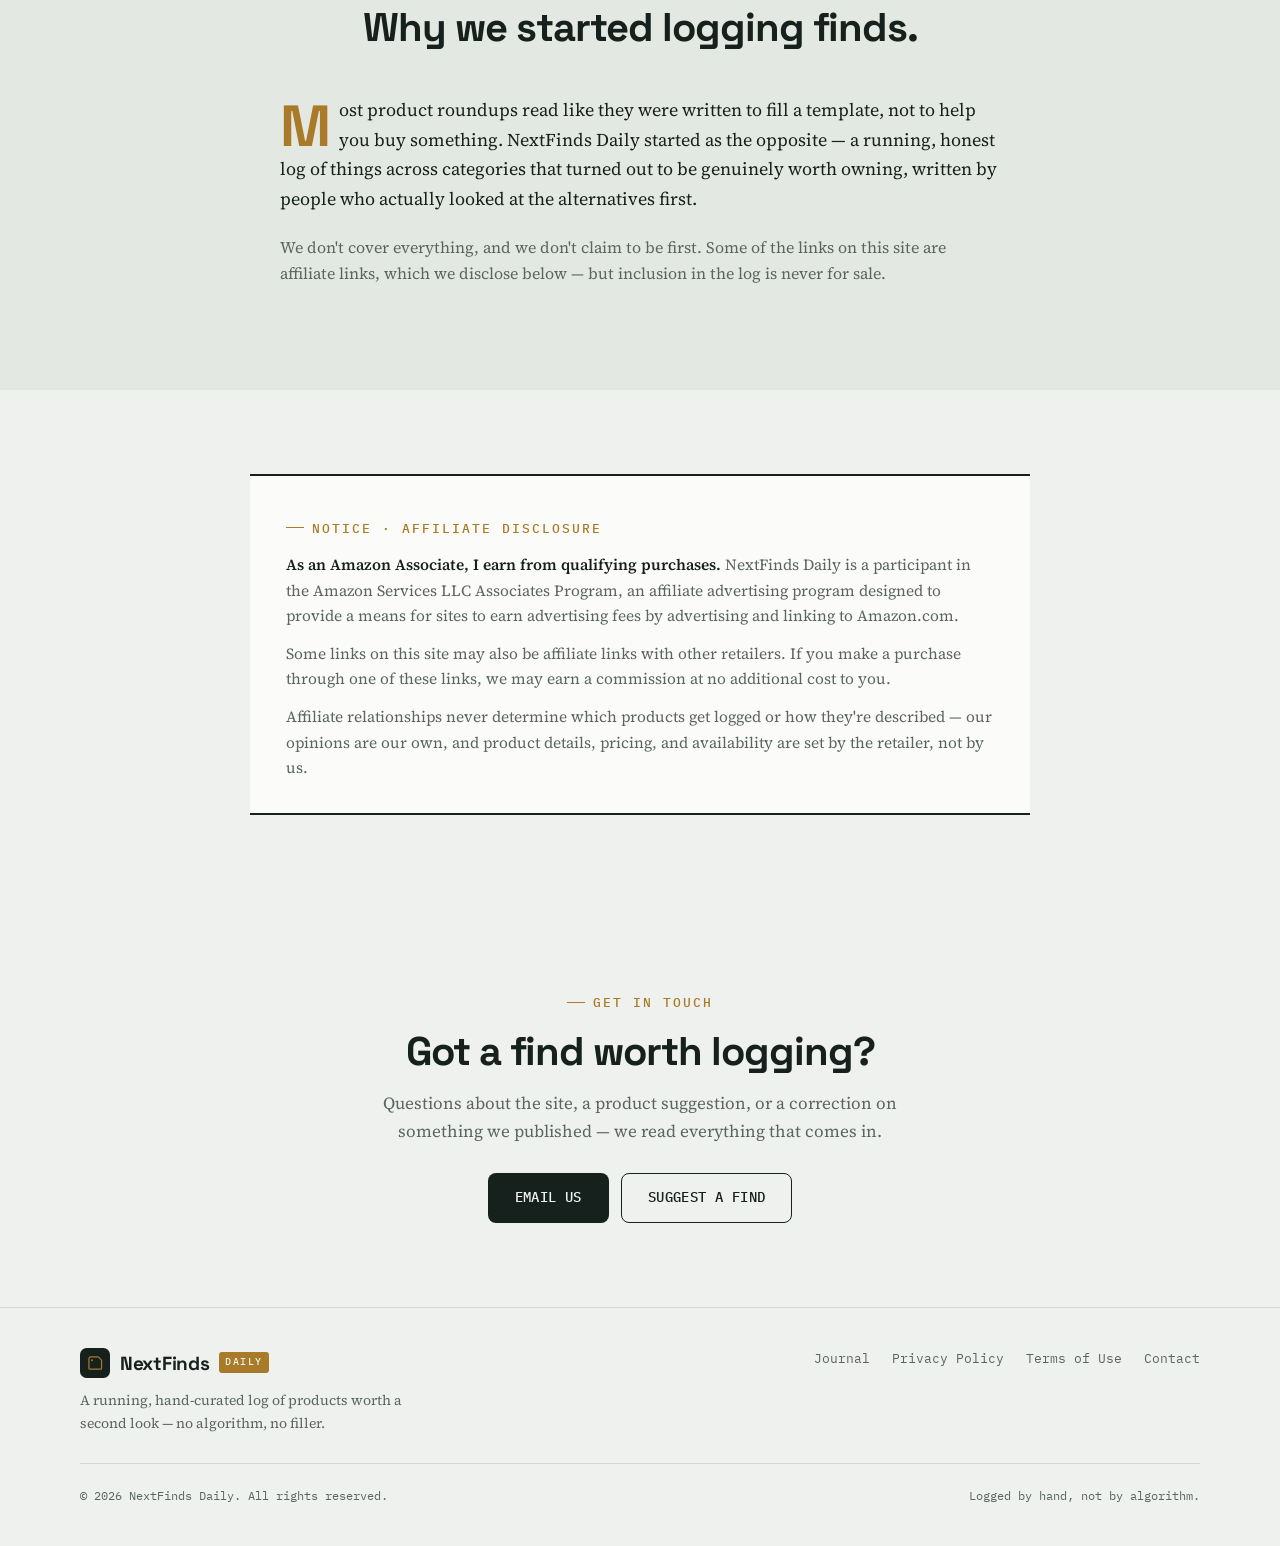
==== commit a8065c8a: "Update index.html" ====
--- a/index.html
+++ b/index.html
@@ -293,9 +293,9 @@
                             <span class="specimen-no">No. 0142</span>
                             <span>Shelf A — Tech</span>
                         </div>
-                        <h3>Anker MagGo 3-in-1 Charging Stand</h3>
-                        <p>Charges phone, watch, and earbuds from one small stand instead of three cables competing for the same outlet.</p>
-                        <a href="https://www.amazon.com/Anker-MagGo-Wireless-Charging-Station/dp/B0D2R43VWN" class="specimen-link" target="_blank" rel="nofollow sponsored noopener">
+                        <h3>Anker 3-in-1 Charging Station</h3>
+                        <p>Wireless Charger, Compact Desktop Stand for iPhone 17 / 16 Series, Apple Watch, and AirPods (Adapter Included, Non-Battery)</p>
+                        <a href="https://www.amazon.com/dp/B09TT8GZK9" class="specimen-link" target="_blank" rel="nofollow sponsored noopener">
                             View find
                             <svg viewBox="0 0 12 12" fill="none"><path d="M2 6h8M6 2l4 4-4 4" stroke="currentColor" stroke-width="1.4"/></svg>
                         </a>
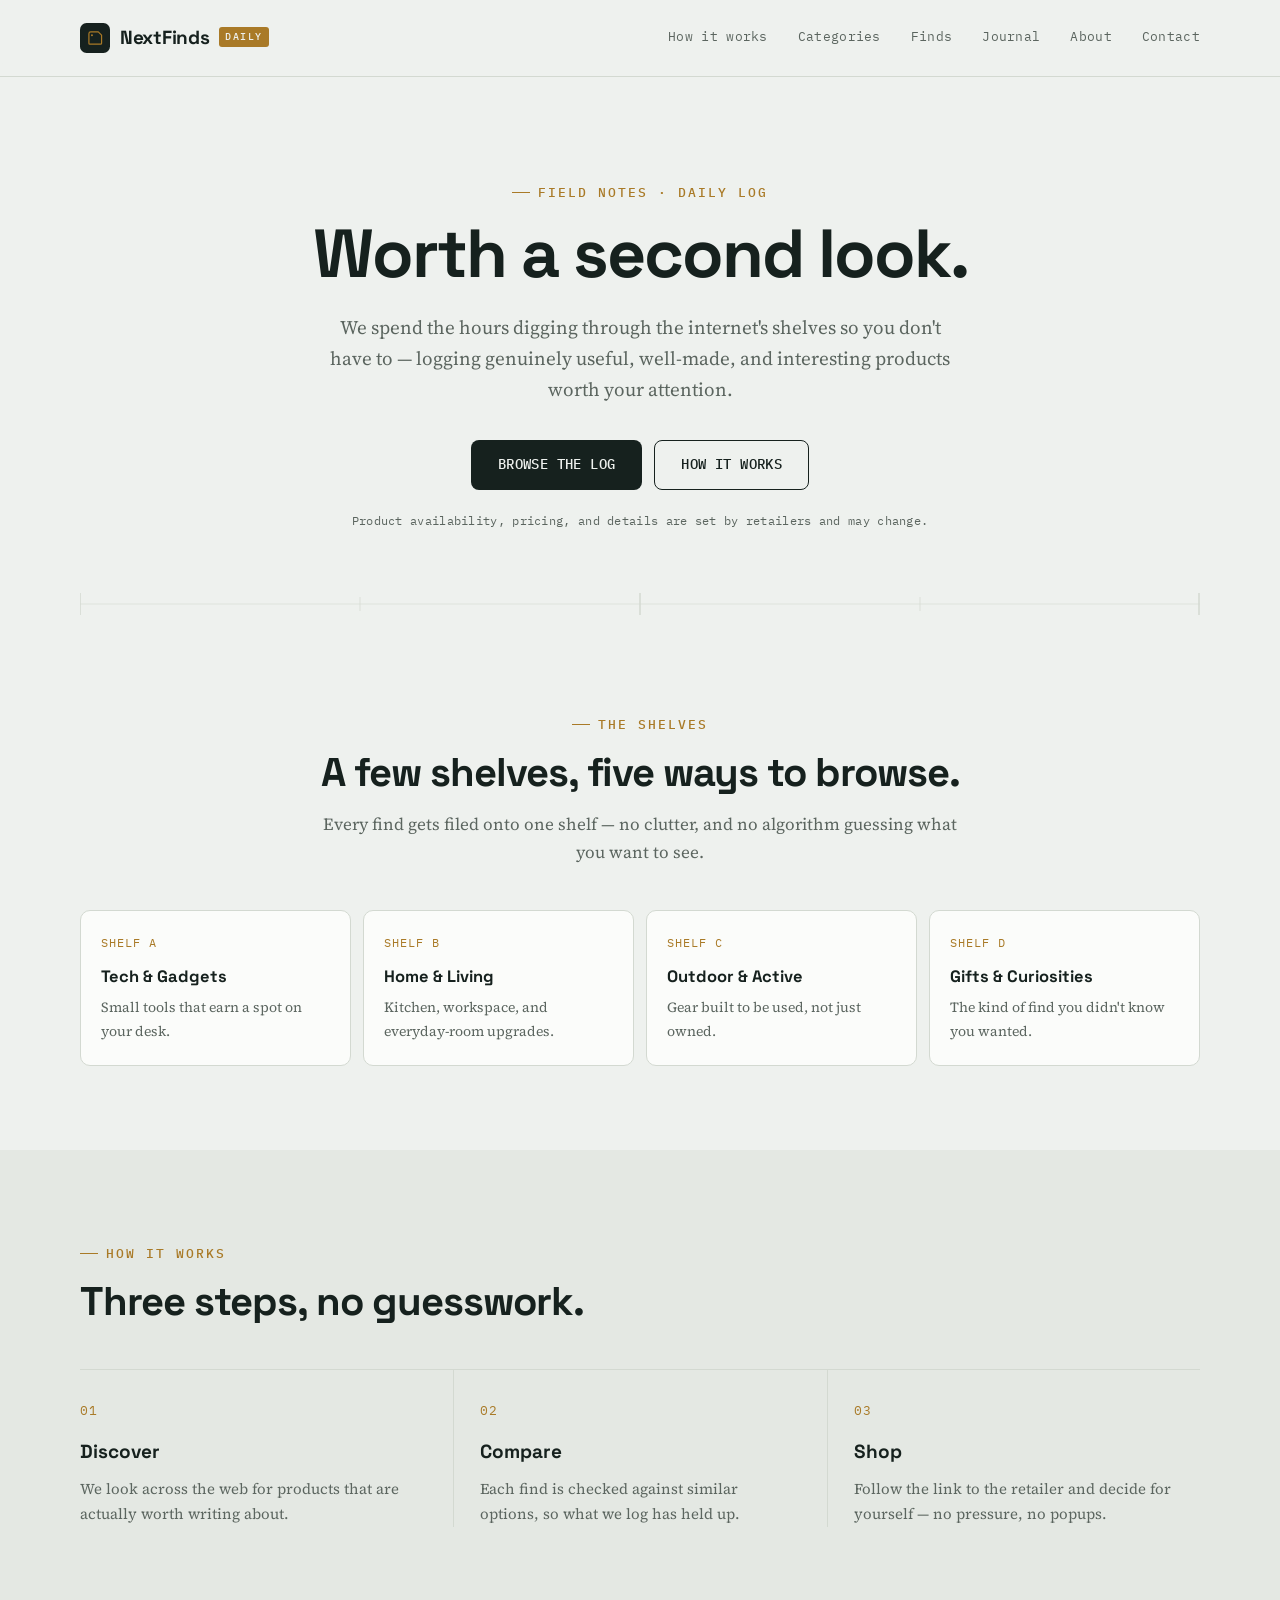
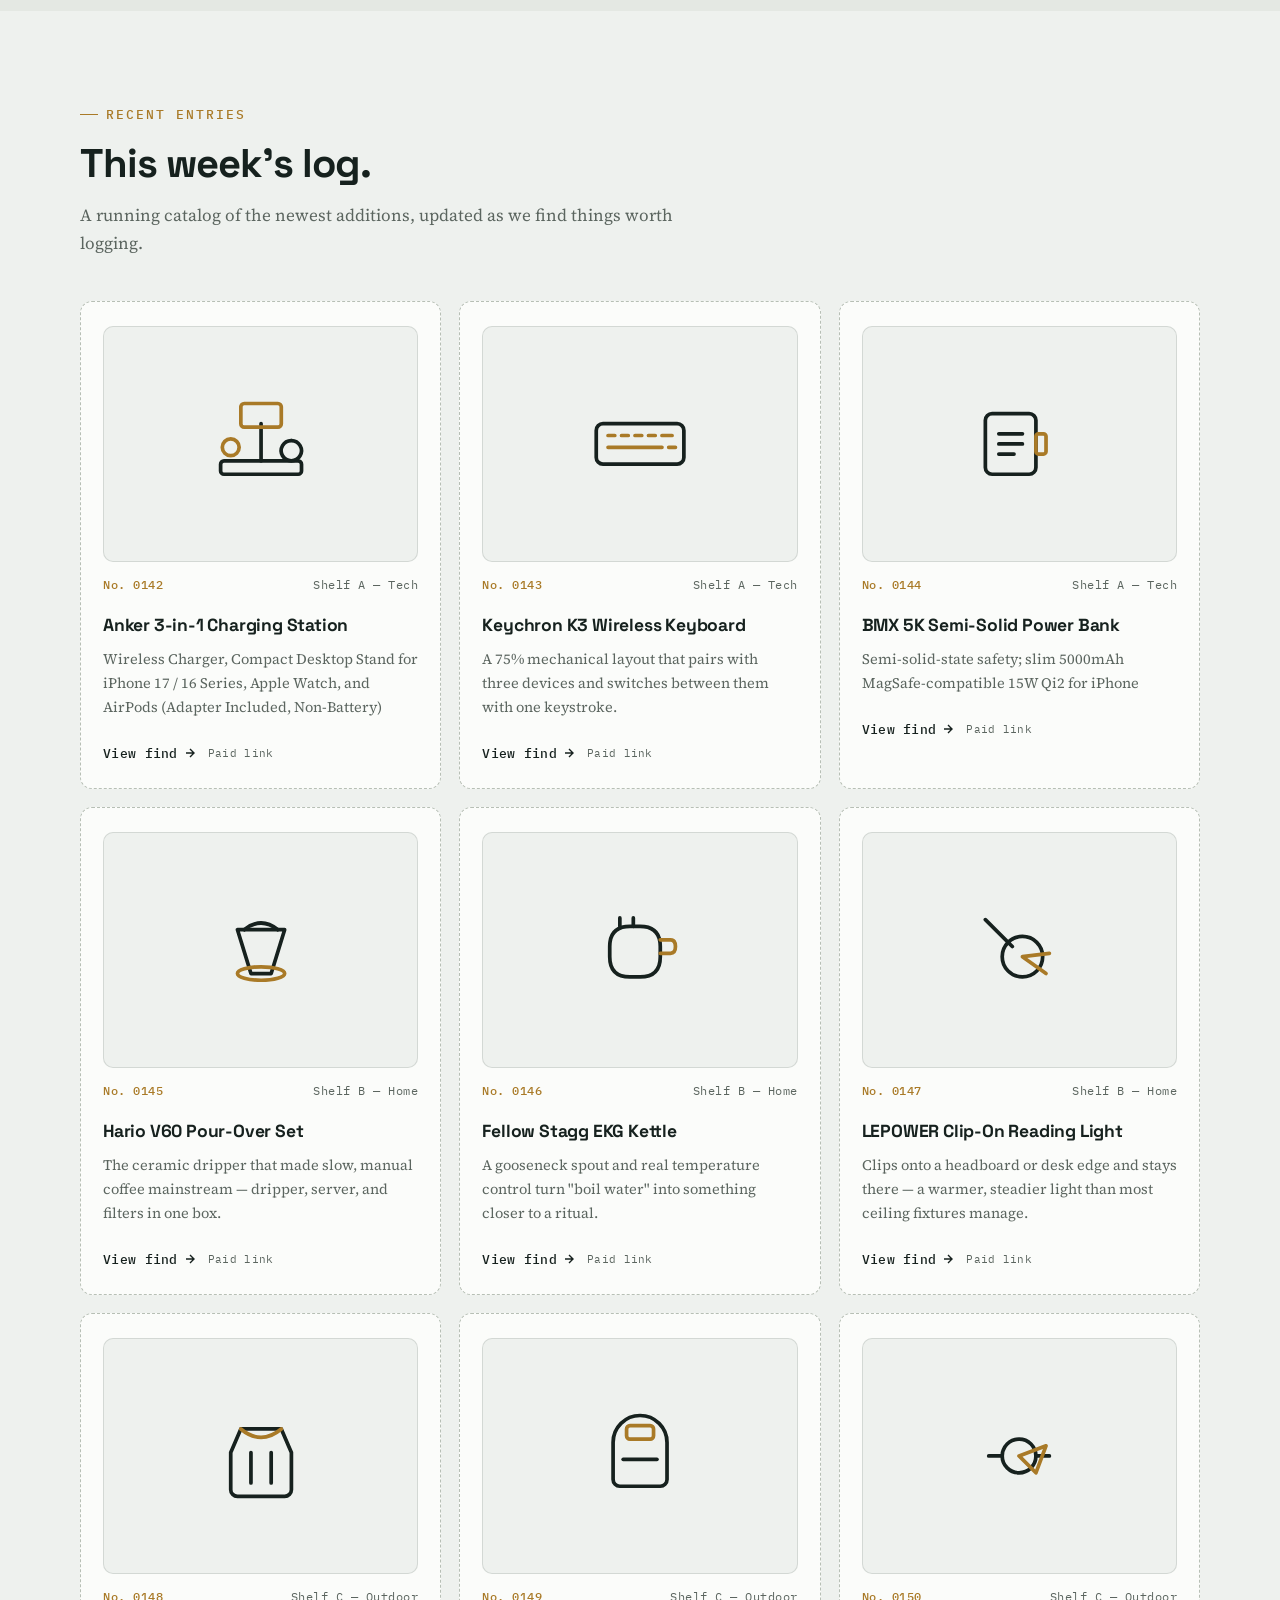
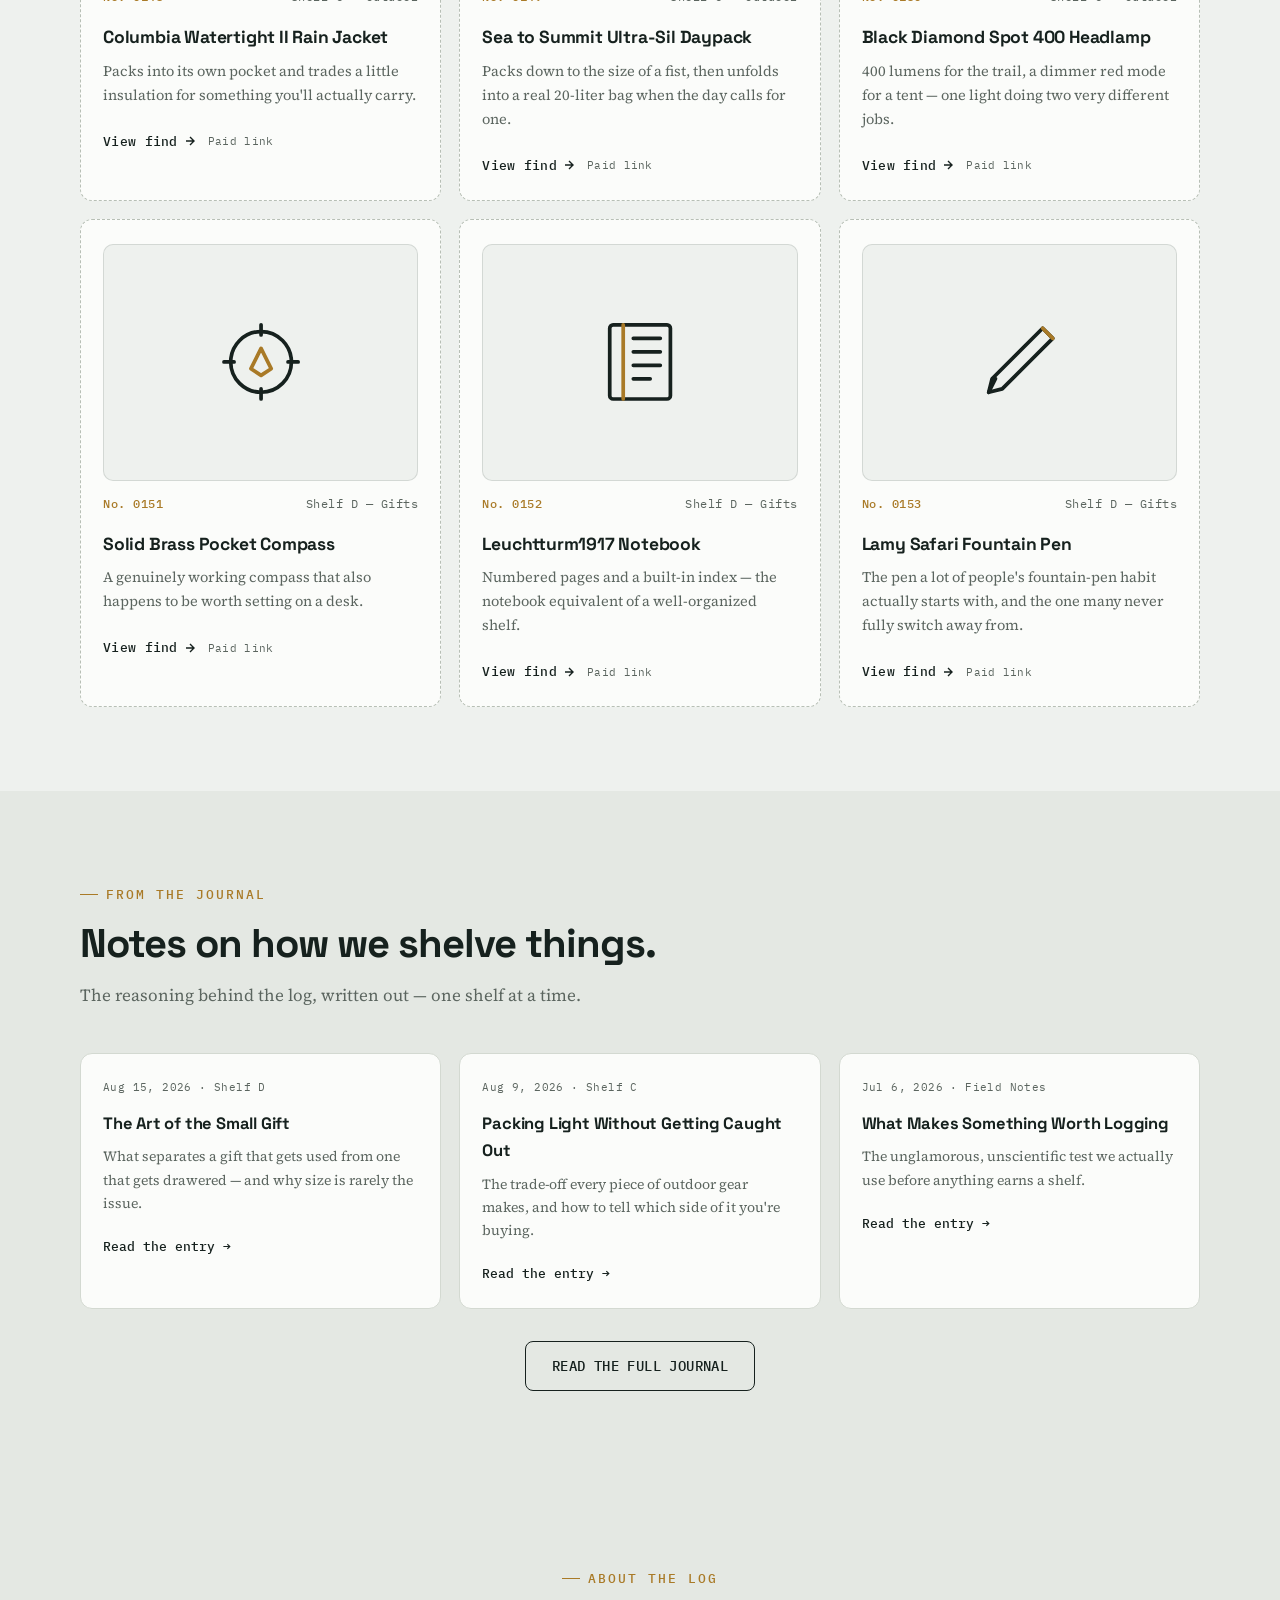
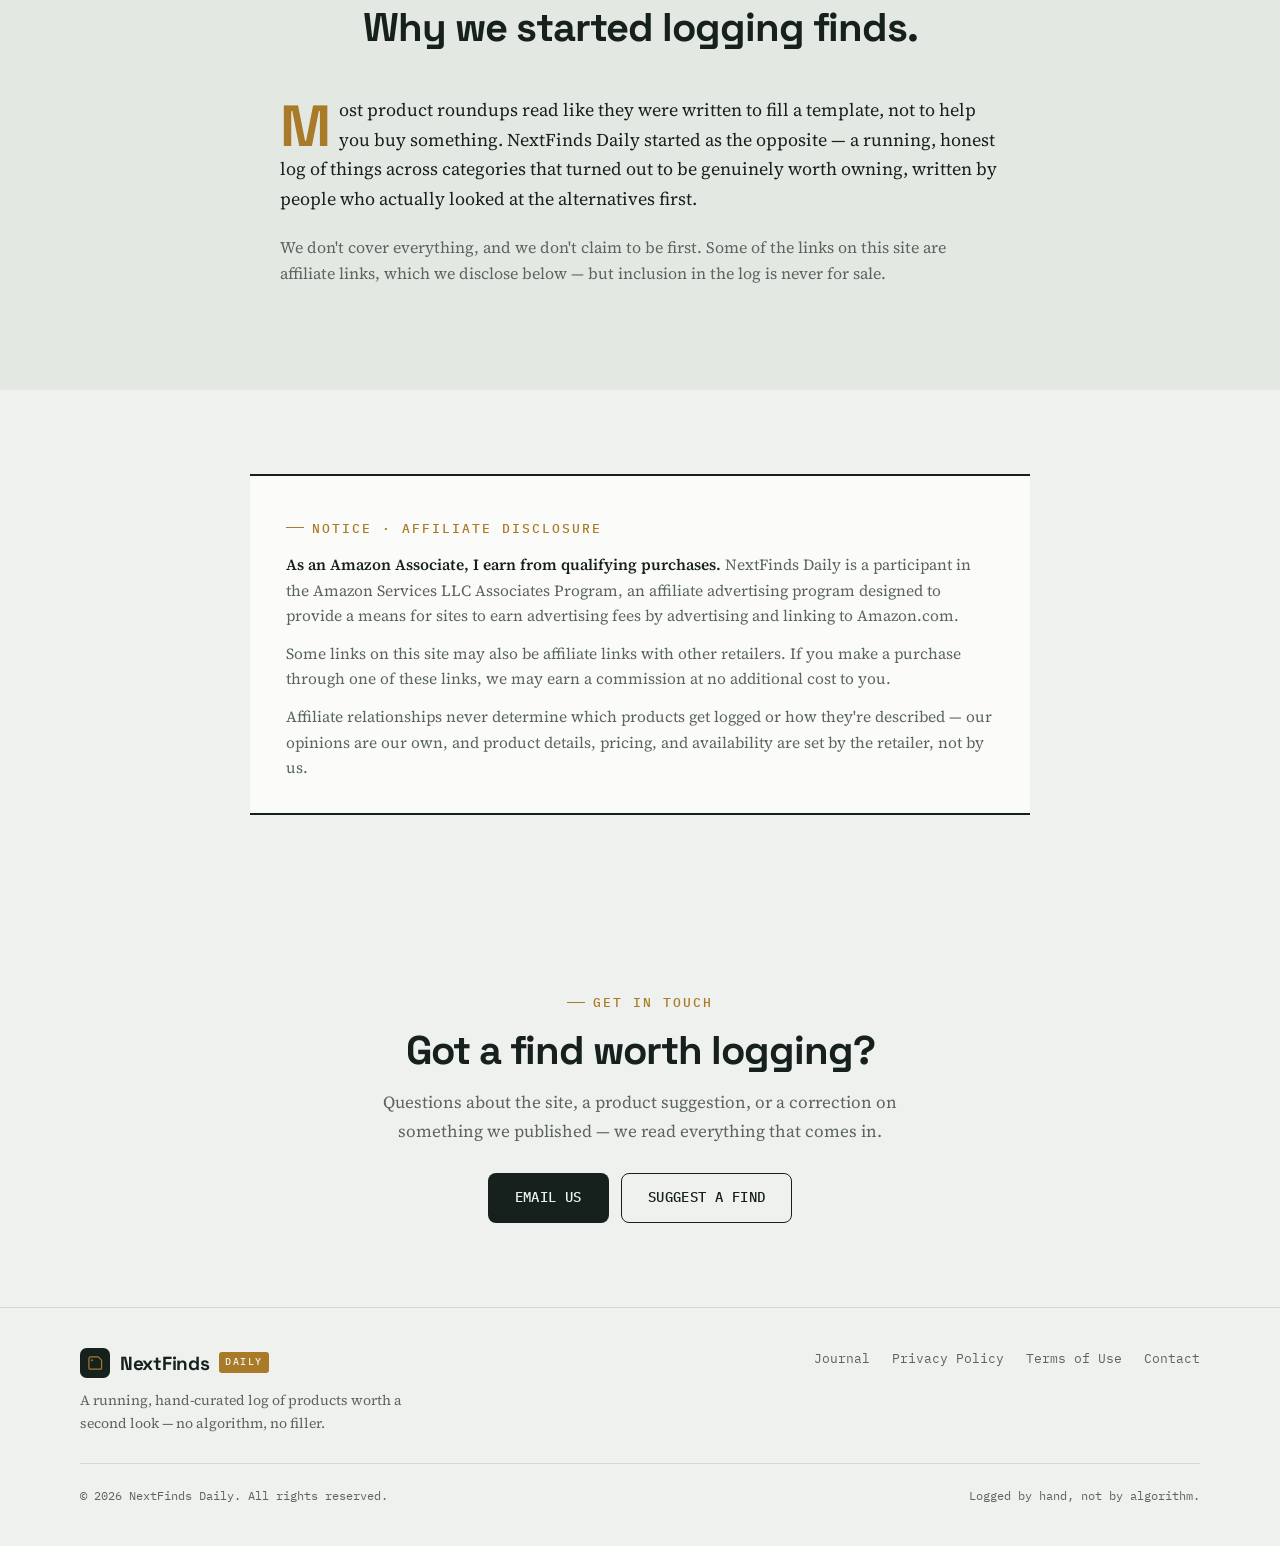
==== commit 78ac1724: "Update index.html" ====
--- a/index.html
+++ b/index.html
@@ -334,9 +334,9 @@
                             <span class="specimen-no">No. 0144</span>
                             <span>Shelf A — Tech</span>
                         </div>
-                        <h3>Anker 313 Power Bank</h3>
-                        <p>No app, no status lights, no subscription — just a slim 10,000mAh brick that does the one job it's built for.</p>
-                        <a href="https://www.amazon.com/dp/B07QXV6N1B" class="specimen-link" target="_blank" rel="nofollow sponsored noopener">
+                        <h3>BMX 5K Semi-Solid Power Bank</h3>
+                        <p>Semi-solid-state safety; slim 5000mAh MagSafe-compatible 15W Qi2 for iPhone</p>
+                        <a href="https://www.amazon.com/dp/B0GN3KY9JJ/?th=1" class="specimen-link" target="_blank" rel="nofollow sponsored noopener">
                             View find
                             <svg viewBox="0 0 12 12" fill="none"><path d="M2 6h8M6 2l4 4-4 4" stroke="currentColor" stroke-width="1.4"/></svg>
                         </a>
